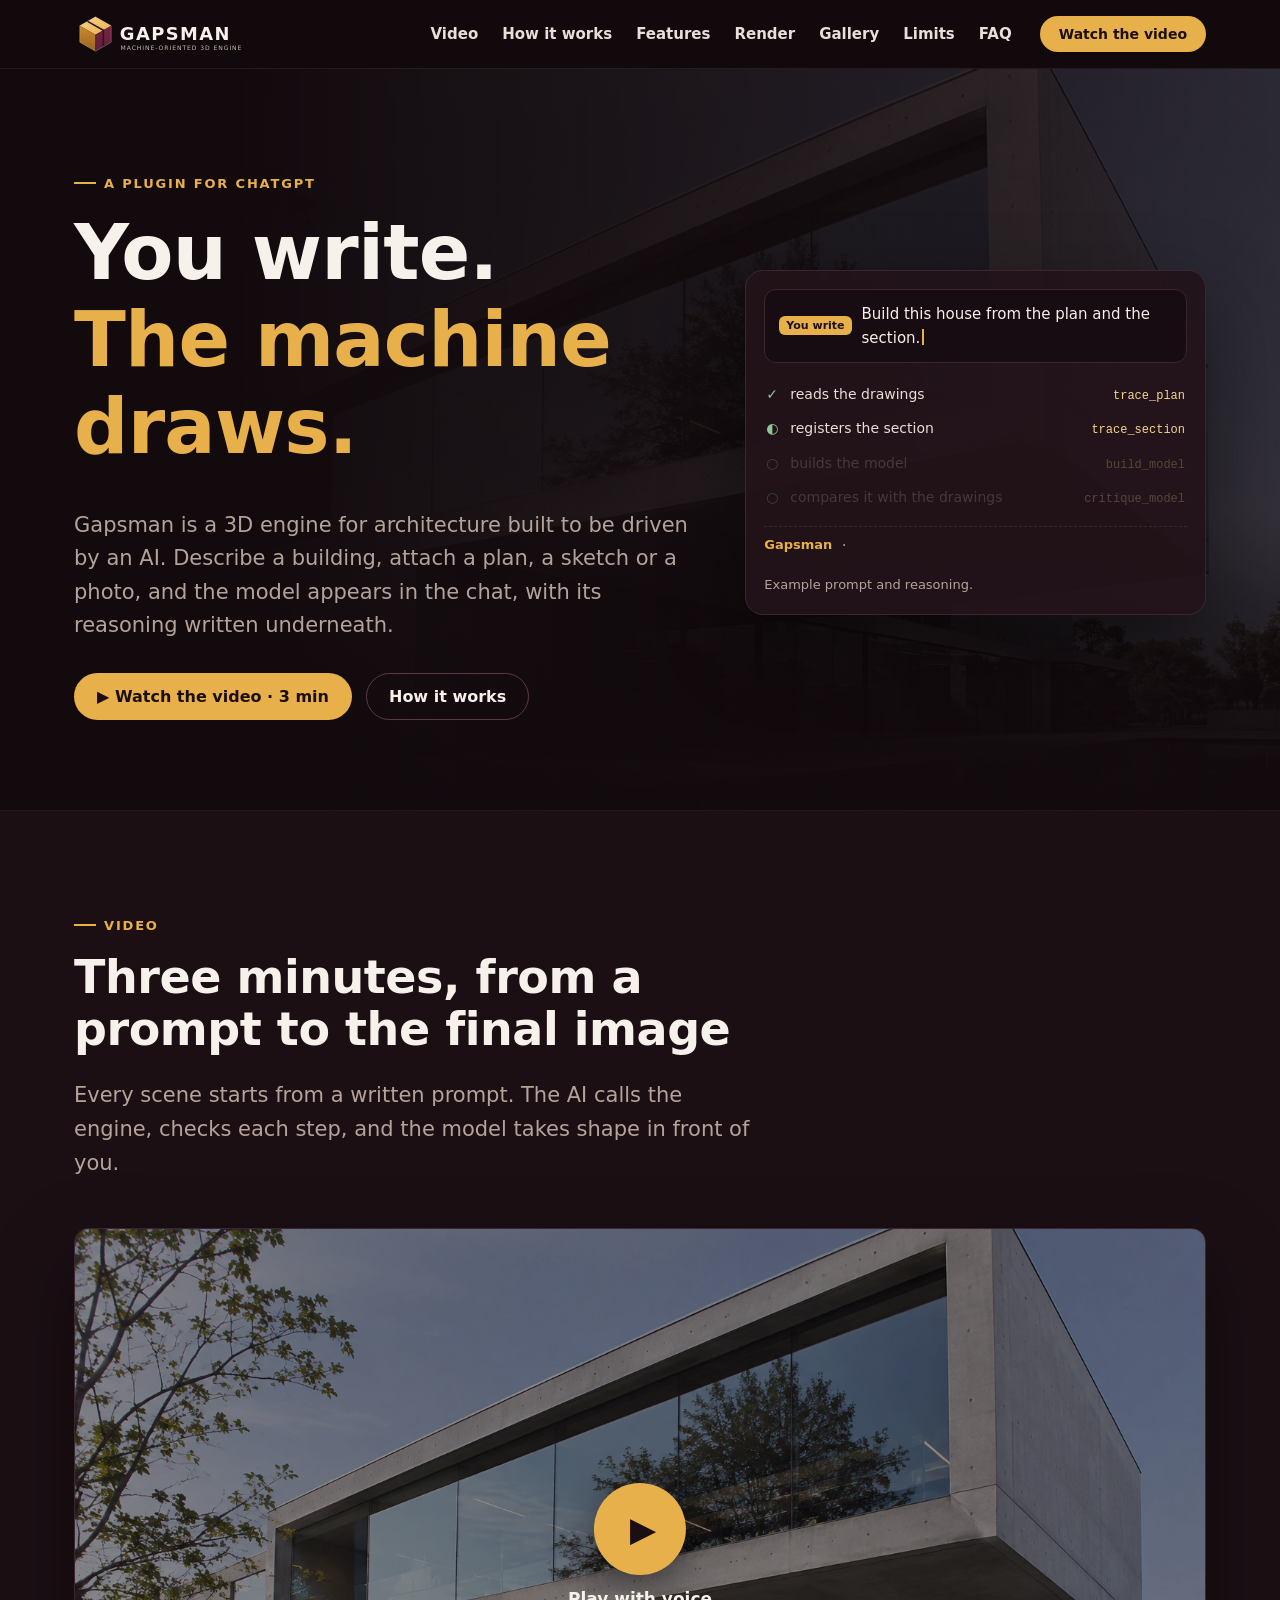
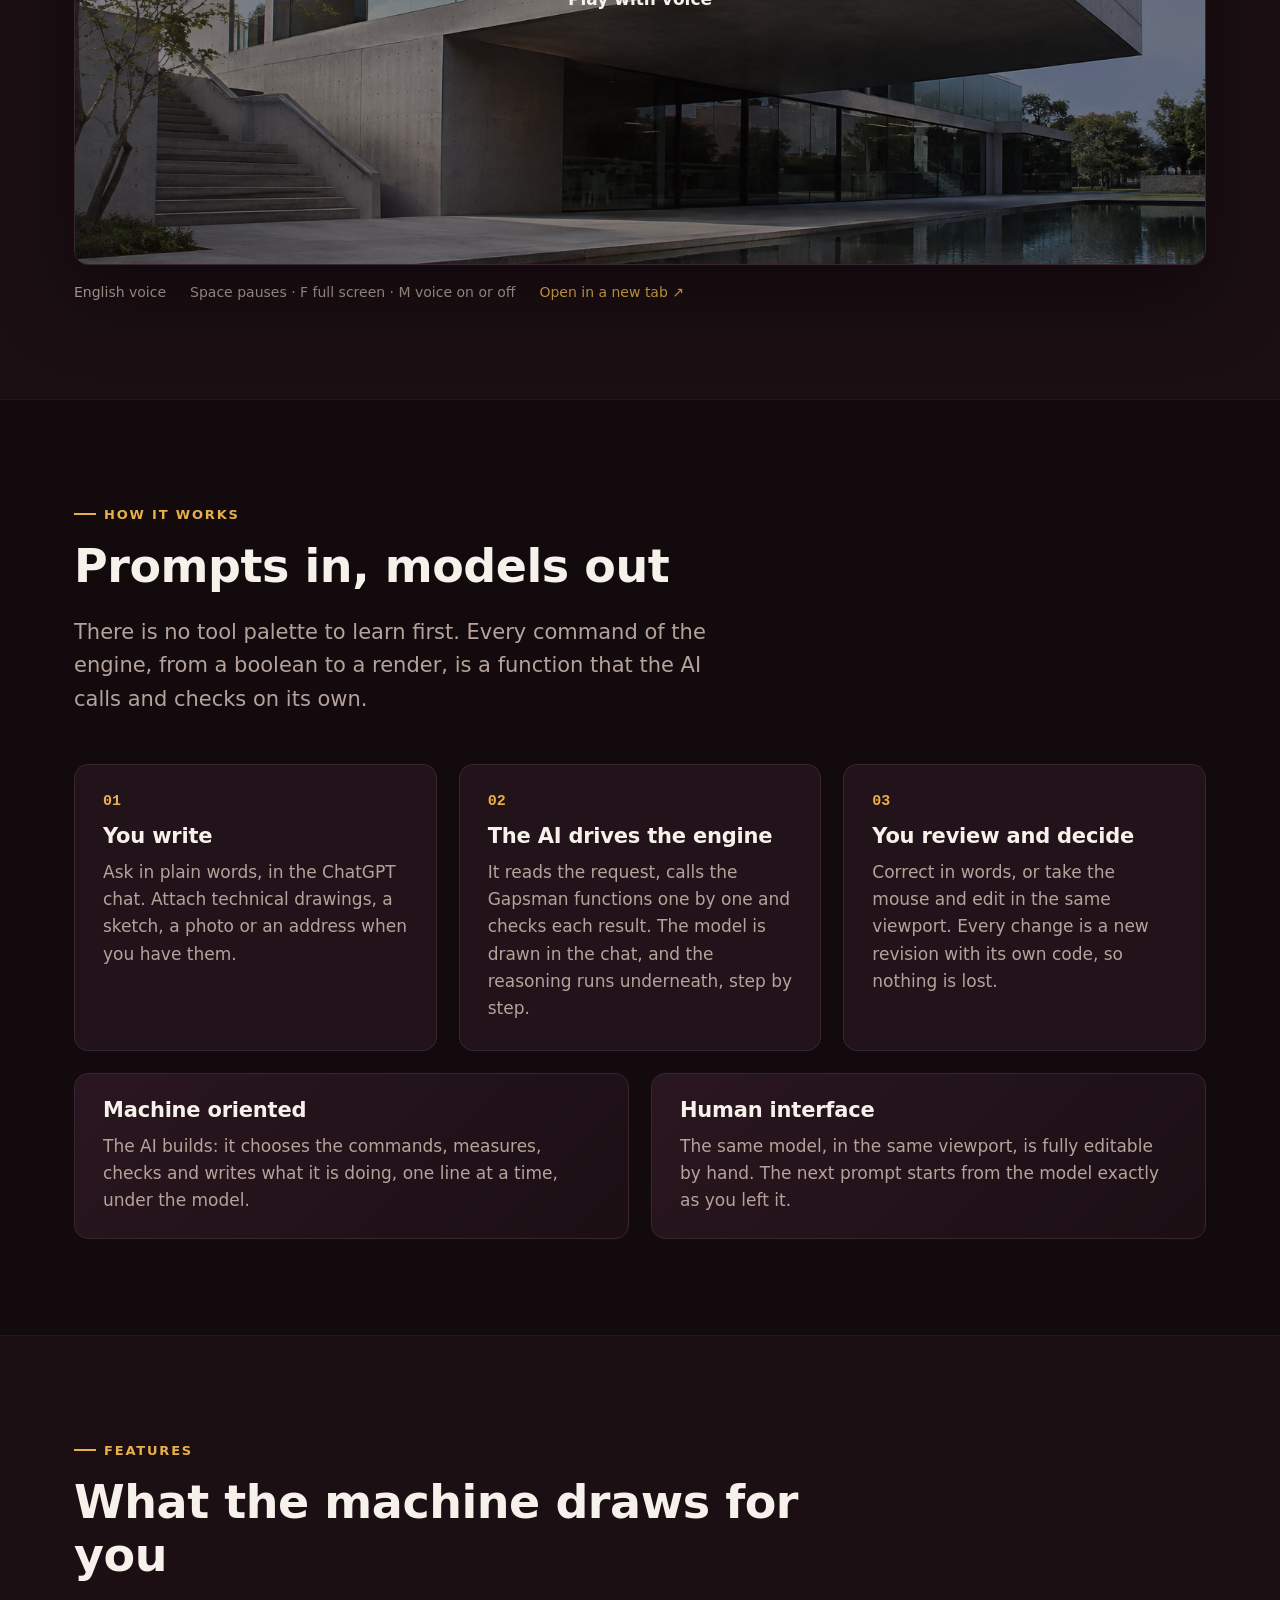
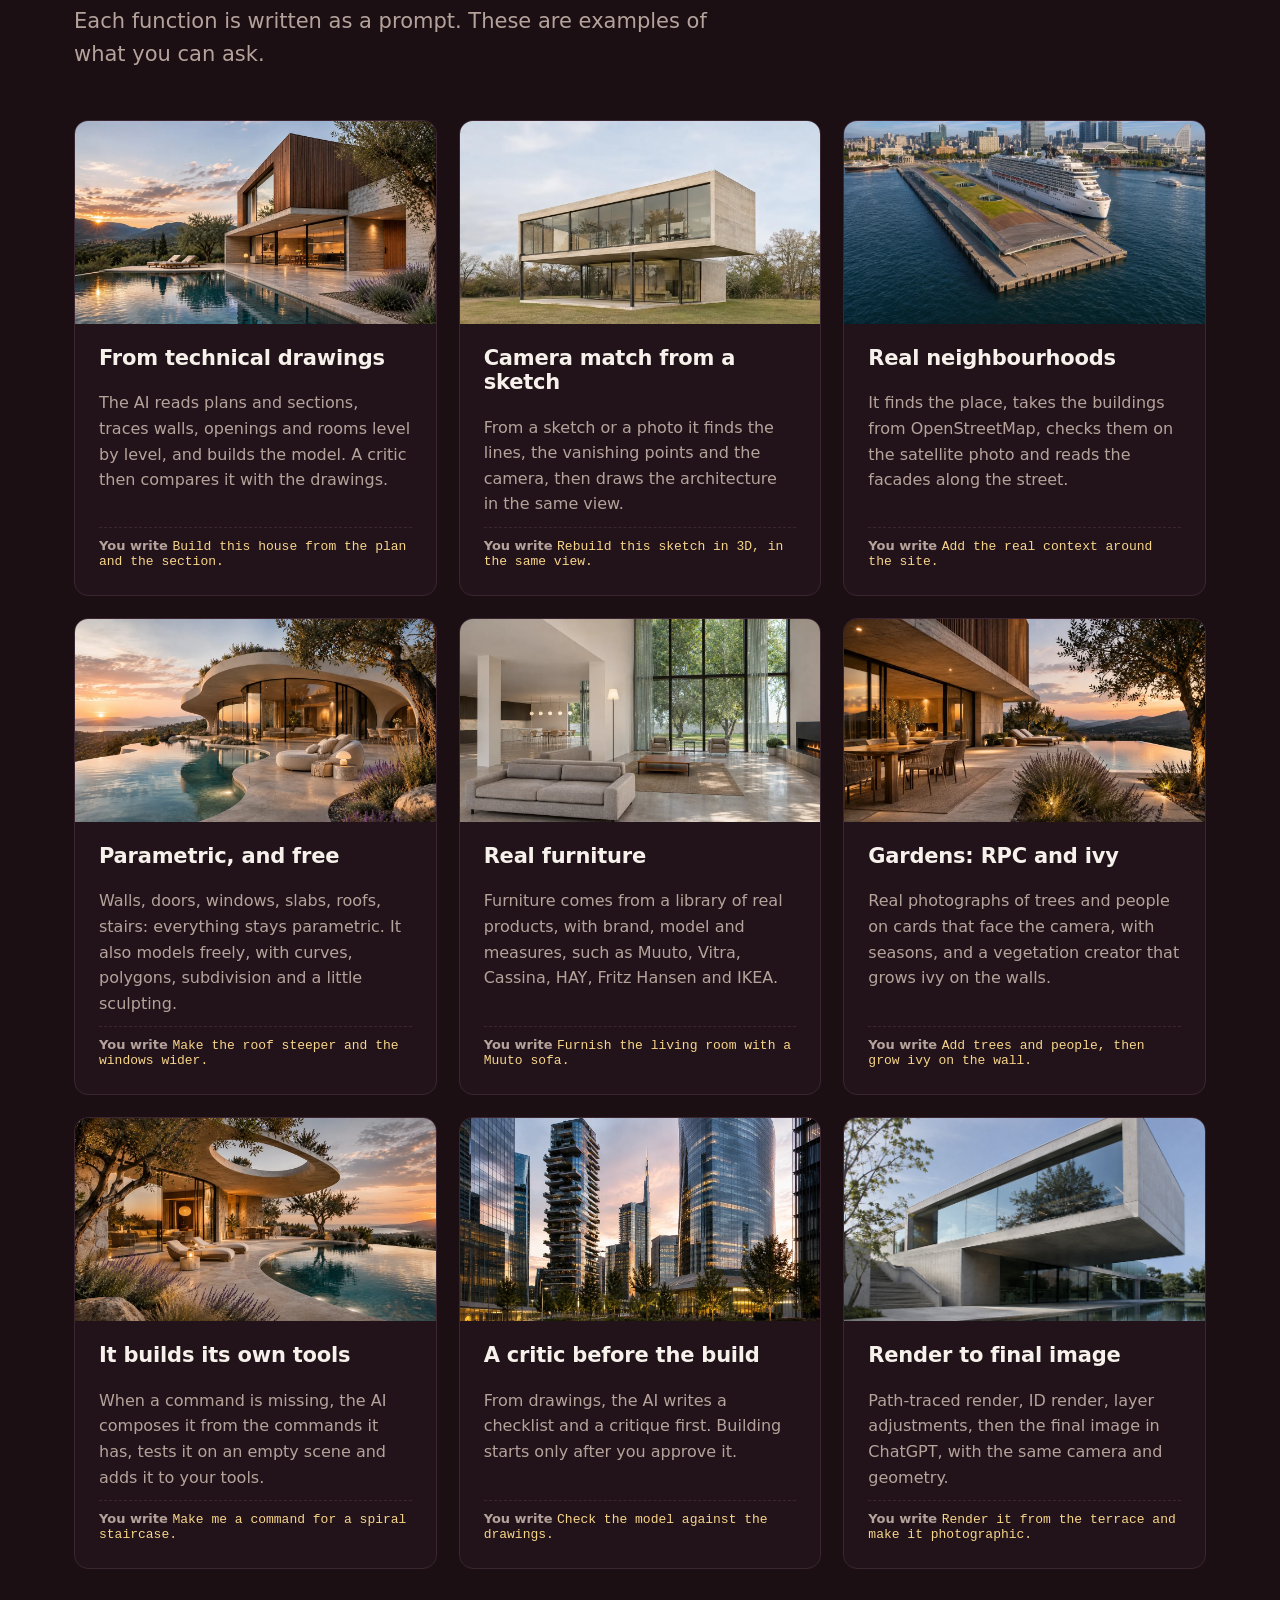
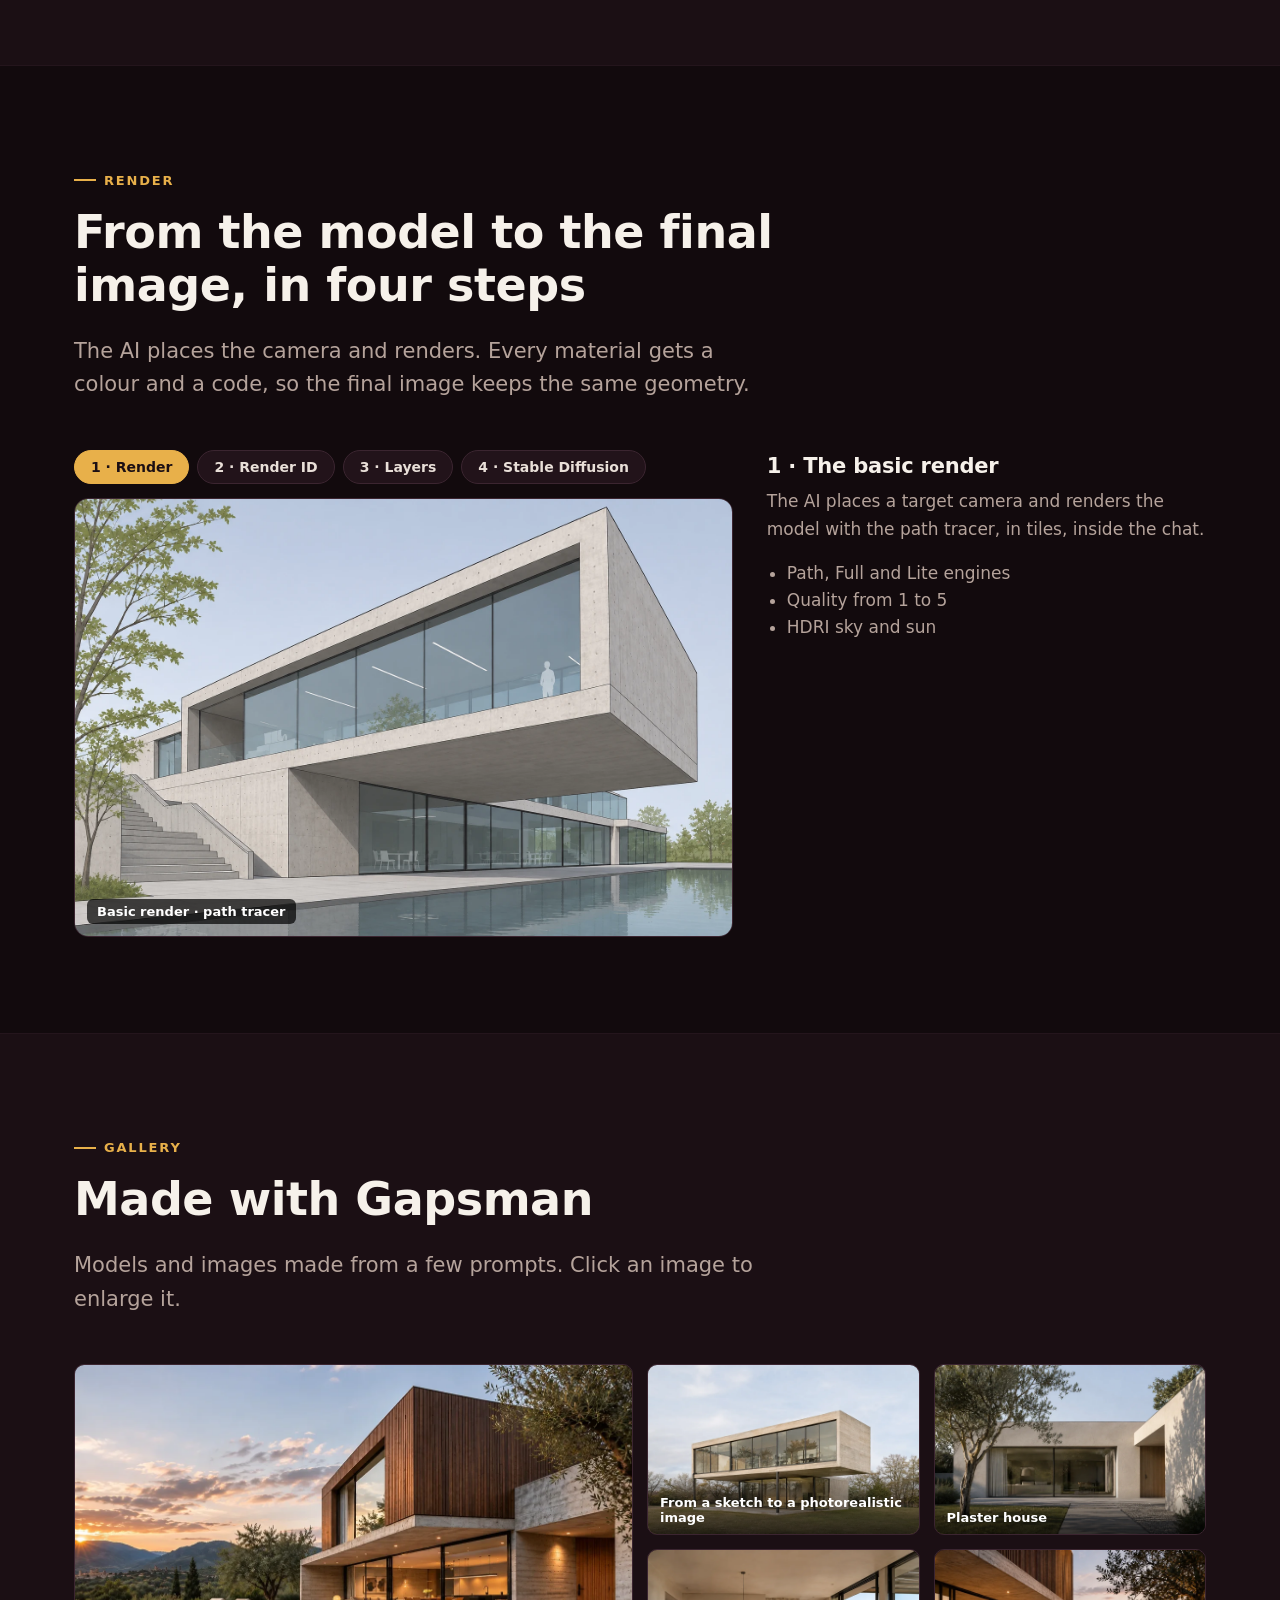
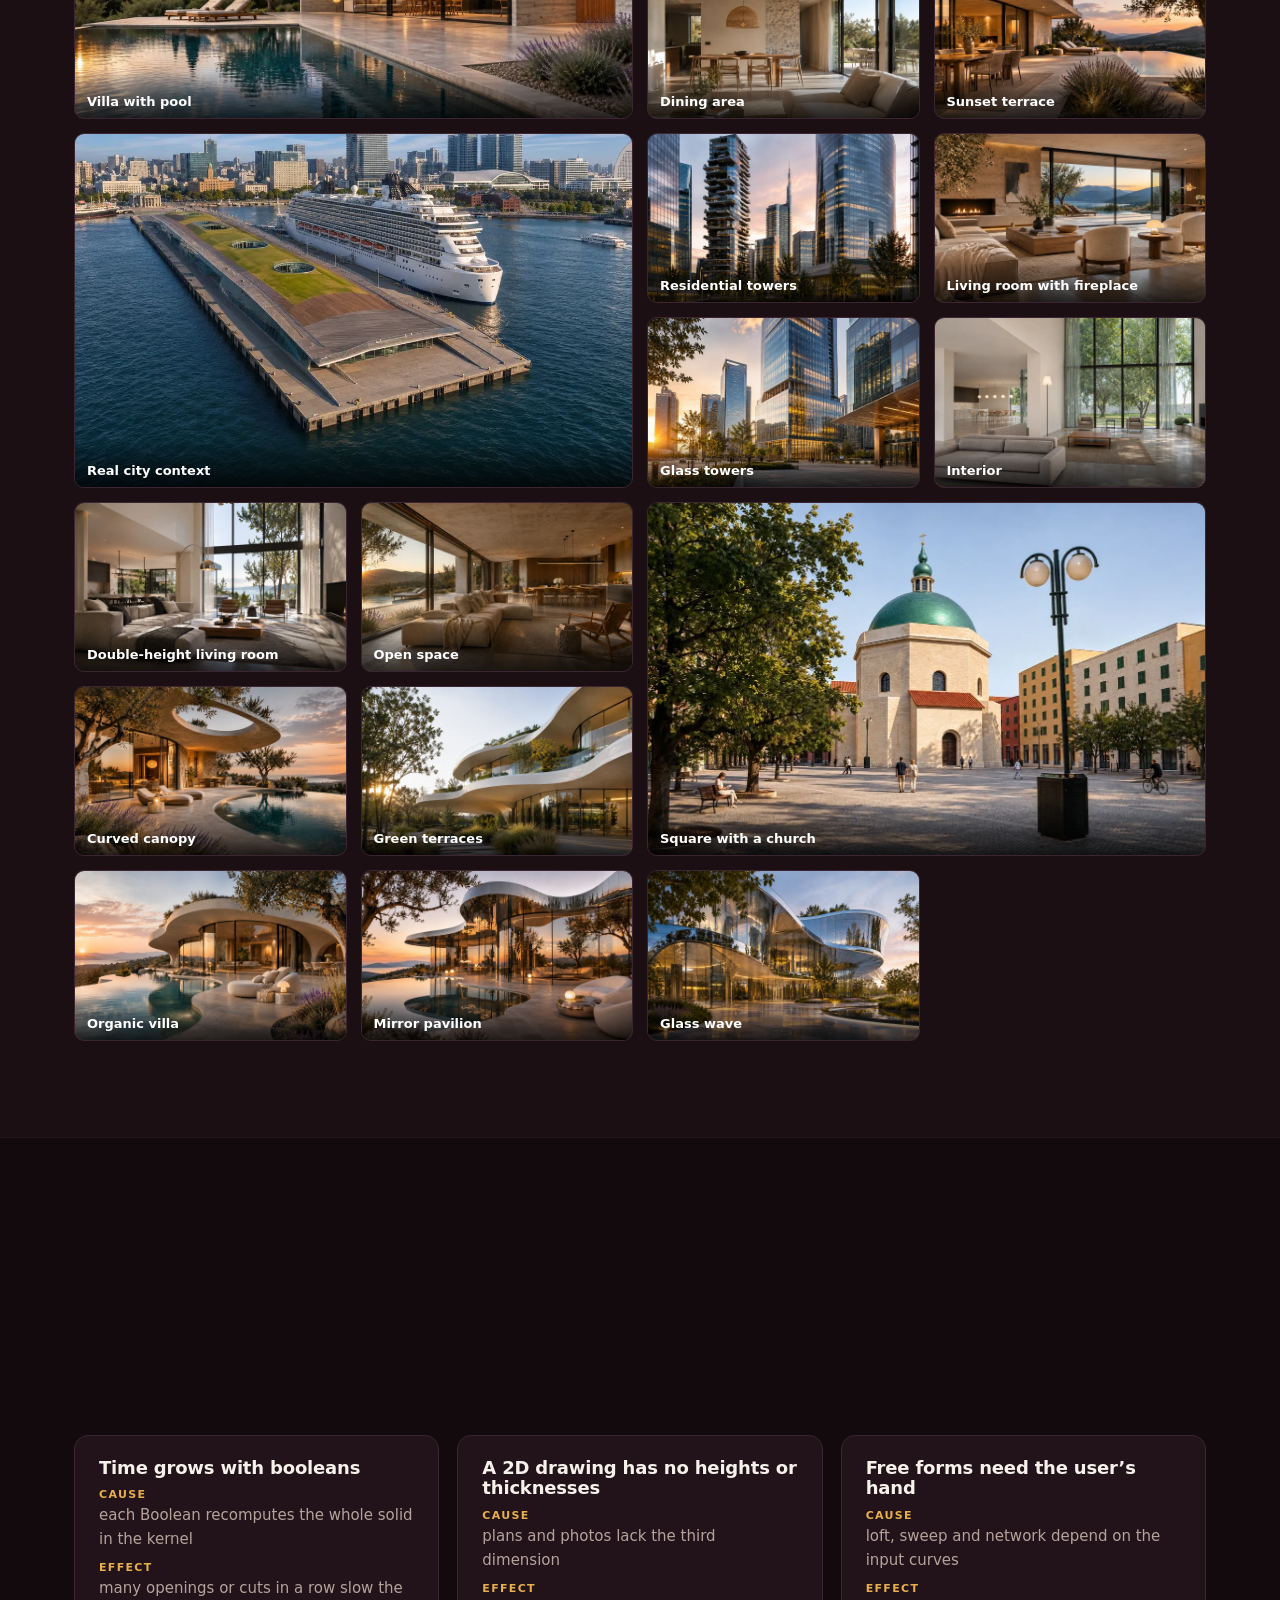
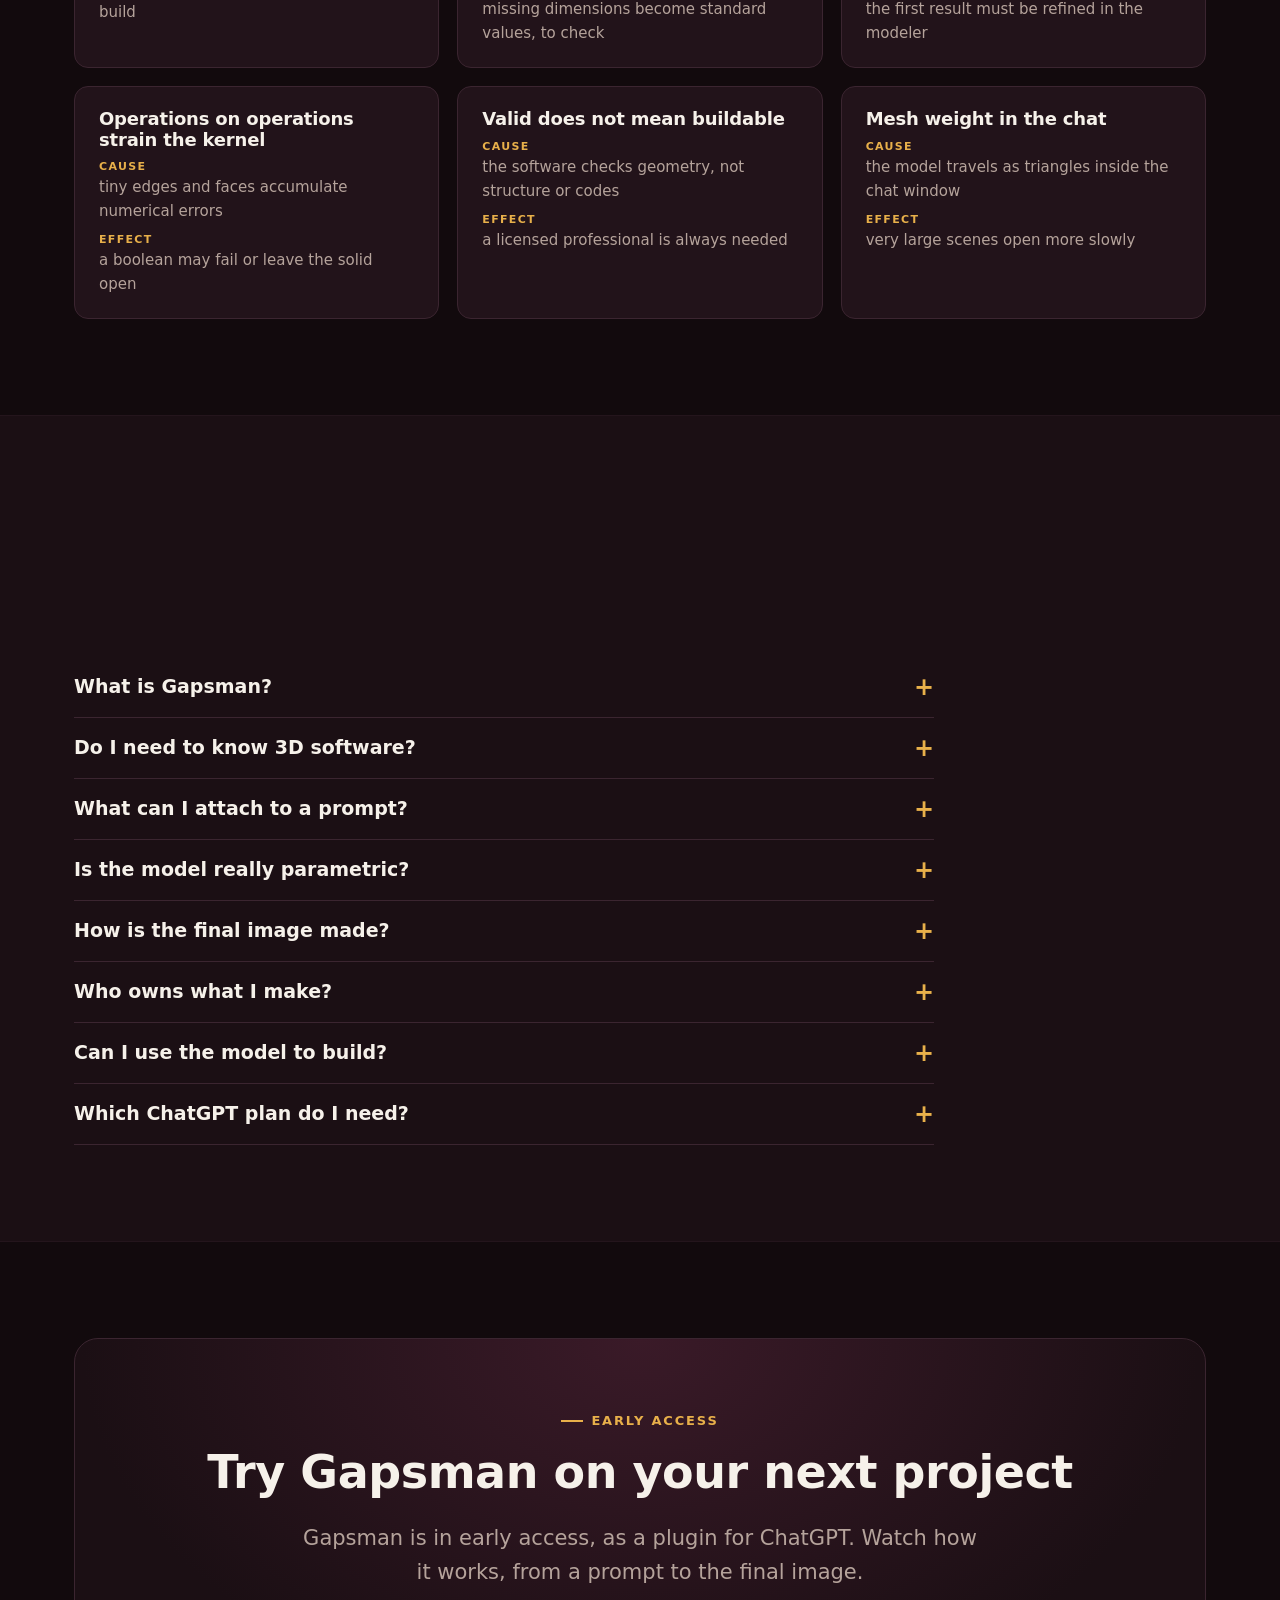
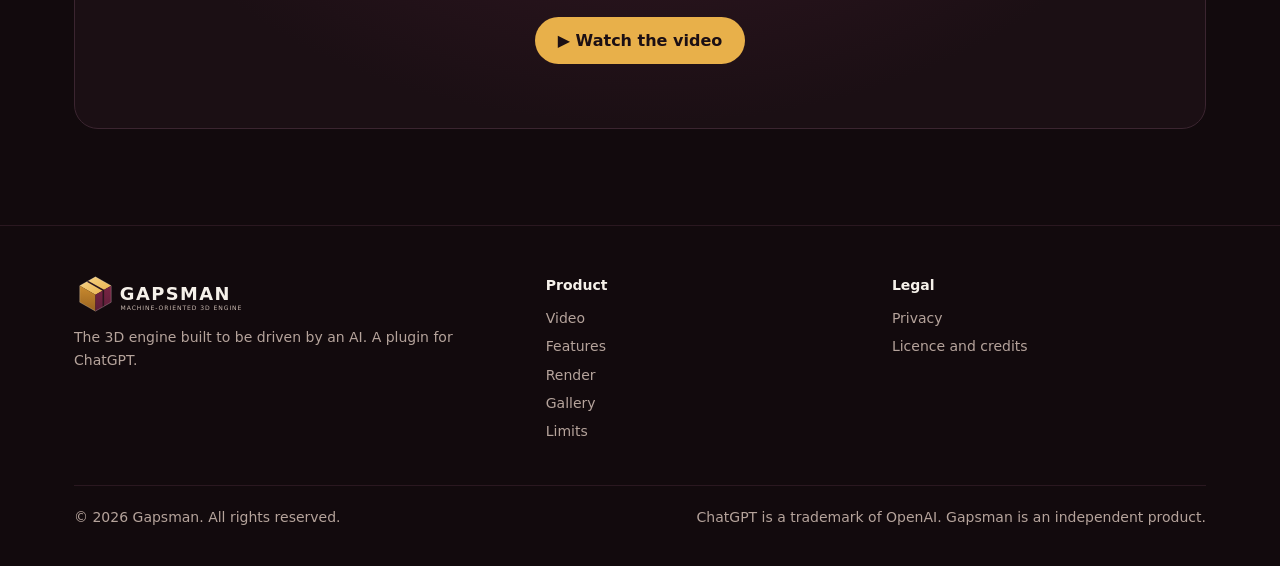
==== index.html @ 54ea5615 "Gapsman website: home, video, render, gallery, limits, FAQ, privacy, licence Co-Authored-By: Claude " ====
<!doctype html>
<html lang="en">
<head>
<meta charset="utf-8">
<meta name="viewport" content="width=device-width, initial-scale=1">
<title>Gapsman · The 3D engine built to be driven by an AI</title>
<meta name="description" content="Gapsman is a plugin for ChatGPT: a 3D engine for architecture driven by an AI. You write a prompt, the machine draws the model, and renders it from material IDs.">
<meta name="theme-color" content="#120a0d">
<link rel="icon" href="favicon.svg" type="image/svg+xml">
<link rel="canonical" href="https://monili-vlr.github.io/gapsman/">
<meta property="og:type" content="website">
<meta property="og:title" content="Gapsman · You write. The machine draws.">
<meta property="og:description" content="A plugin for ChatGPT: the 3D engine for architecture built to be driven by an AI.">
<meta property="og:image" content="https://monili-vlr.github.io/gapsman/img/og.jpg">
<meta property="og:url" content="https://monili-vlr.github.io/gapsman/">
<meta name="twitter:card" content="summary_large_image">
<link rel="stylesheet" href="styles.css">
<script type="application/ld+json">
{"@context":"https://schema.org","@type":"SoftwareApplication","name":"Gapsman","applicationCategory":"DesignApplication","operatingSystem":"Web, inside ChatGPT","description":"A 3D engine for architecture built to be driven by an AI, available as a plugin for ChatGPT."}
</script>
</head>
<body>
<a class="skip" href="#main">Skip to content</a>

<header class="top">
  <nav class="wrap nav" aria-label="Main">
    <a class="logo" href="#top" aria-label="Gapsman, home"><img src="img/logo.svg" alt="Gapsman" width="185" height="40"></a>
    <button class="menu" aria-expanded="false" aria-controls="navlinks">Menu</button>
    <ul id="navlinks">
      <li><a href="#video">Video</a></li>
      <li><a href="#how">How it works</a></li>
      <li><a href="#features">Features</a></li>
      <li><a href="#render">Render</a></li>
      <li><a href="#gallery">Gallery</a></li>
      <li><a href="#limits">Limits</a></li>
      <li><a href="#faq">FAQ</a></li>
    </ul>
    <a class="btn pri" href="#video">Watch the video</a>
  </nav>
</header>

<main id="main">
<!-- HERO -->
<section class="hero" id="top">
  <div class="wrap">
    <div>
      <div class="eyebrow">A plugin for ChatGPT</div>
      <h1>You write.<br><span>The machine draws.</span></h1>
      <p class="lead">Gapsman is a 3D engine for architecture built to be driven by an AI. Describe a building, attach a plan, a sketch or a photo, and the model appears in the chat, with its reasoning written underneath.</p>
      <div class="cta">
        <a class="btn pri" href="#video">▶ Watch the video · 3 min</a>
        <a class="btn sec" href="#how">How it works</a>
      </div>
    </div>
    <div class="chat" aria-label="Example of a prompt and of the AI at work">
      <div class="bar"><span class="you">You write</span><span class="typed" id="typed"></span></div>
      <ol id="calls"></ol>
      <div class="cot" id="cot"><b>Gapsman</b> · </div>
      <p class="note" style="margin:10px 0 0">Example prompt and reasoning.</p>
    </div>
  </div>
</section>

<!-- VIDEO -->
<section id="video" class="alt">
  <div class="wrap">
    <div class="head rv">
      <div class="eyebrow">Video</div>
      <h2>Three minutes, from a prompt to the final image</h2>
      <p class="lead">Every scene starts from a written prompt. The AI calls the engine, checks each step, and the model takes shape in front of you.</p>
    </div>
    <div class="player rv" id="player">
      <button class="poster" id="poster" aria-label="Play the Gapsman video with voice">
        <img src="img/render/4.webp" alt="" loading="lazy">
        <span class="play"><i>▶</i>Play with voice</span>
      </button>
    </div>
    <div class="vmeta"><span>English voice</span><span>Space pauses · F full screen · M voice on or off</span><a href="video/gapsman-video.html" target="_blank" rel="noopener">Open in a new tab ↗</a></div>
  </div>
</section>

<!-- HOW -->
<section id="how">
  <div class="wrap">
    <div class="head rv">
      <div class="eyebrow">How it works</div>
      <h2>Prompts in, models out</h2>
      <p class="lead">There is no tool palette to learn first. Every command of the engine, from a boolean to a render, is a function that the AI calls and checks on its own.</p>
    </div>
    <div class="steps">
      <div class="step rv"><h3>You write</h3><p>Ask in plain words, in the ChatGPT chat. Attach technical drawings, a sketch, a photo or an address when you have them.</p></div>
      <div class="step rv"><h3>The AI drives the engine</h3><p>It reads the request, calls the Gapsman functions one by one and checks each result. The model is drawn in the chat, and the reasoning runs underneath, step by step.</p></div>
      <div class="step rv"><h3>You review and decide</h3><p>Correct in words, or take the mouse and edit in the same viewport. Every change is a new revision with its own code, so nothing is lost.</p></div>
    </div>
    <div class="modes">
      <div class="mode rv"><h3>Machine oriented</h3><p>The AI builds: it chooses the commands, measures, checks and writes what it is doing, one line at a time, under the model.</p></div>
      <div class="mode rv"><h3>Human interface</h3><p>The same model, in the same viewport, is fully editable by hand. The next prompt starts from the model exactly as you left it.</p></div>
    </div>
  </div>
</section>

<!-- FEATURES -->
<section id="features" class="alt">
  <div class="wrap">
    <div class="head rv">
      <div class="eyebrow">Features</div>
      <h2>What the machine draws for you</h2>
      <p class="lead">Each function is written as a prompt. These are examples of what you can ask.</p>
    </div>
    <div class="grid">
      <article class="feat rv"><img src="img/gallery/01.webp" alt="Villa with pool made with Gapsman" loading="lazy"><div class="in"><h3>From technical drawings</h3><p>The AI reads plans and sections, traces walls, openings and rooms level by level, and builds the model. A critic then compares it with the drawings.</p><div class="q">Build this house from the plan and the section.</div></div></article>
      <article class="feat rv"><img src="img/gallery/18.webp" alt="Photorealistic image made from a sketch" loading="lazy"><div class="in"><h3>Camera match from a sketch</h3><p>From a sketch or a photo it finds the lines, the vanishing points and the camera, then draws the architecture in the same view.</p><div class="q">Rebuild this sketch in 3D, in the same view.</div></div></article>
      <article class="feat rv"><img src="img/gallery/15.webp" alt="Real city block rebuilt with Gapsman" loading="lazy"><div class="in"><h3>Real neighbourhoods</h3><p>It finds the place, takes the buildings from OpenStreetMap, checks them on the satellite photo and reads the facades along the street.</p><div class="q">Add the real context around the site.</div></div></article>
      <article class="feat rv"><img src="img/gallery/12.webp" alt="Organic villa made with Gapsman" loading="lazy"><div class="in"><h3>Parametric, and free</h3><p>Walls, doors, windows, slabs, roofs, stairs: everything stays parametric. It also models freely, with curves, polygons, subdivision and a little sculpting.</p><div class="q">Make the roof steeper and the windows wider.</div></div></article>
      <article class="feat rv"><img src="img/gallery/16.webp" alt="Interior made with Gapsman" loading="lazy"><div class="in"><h3>Real furniture</h3><p>Furniture comes from a library of real products, with brand, model and measures, such as Muuto, Vitra, Cassina, HAY, Fritz Hansen and IKEA.</p><div class="q">Furnish the living room with a Muuto sofa.</div></div></article>
      <article class="feat rv"><img src="img/gallery/04.webp" alt="Sunset terrace made with Gapsman" loading="lazy"><div class="in"><h3>Gardens: RPC and ivy</h3><p>Real photographs of trees and people on cards that face the camera, with seasons, and a vegetation creator that grows ivy on the walls.</p><div class="q">Add trees and people, then grow ivy on the wall.</div></div></article>
      <article class="feat rv"><img src="img/gallery/10.webp" alt="Curved canopy made with Gapsman" loading="lazy"><div class="in"><h3>It builds its own tools</h3><p>When a command is missing, the AI composes it from the commands it has, tests it on an empty scene and adds it to your tools.</p><div class="q">Make me a command for a spiral staircase.</div></div></article>
      <article class="feat rv"><img src="img/gallery/05.webp" alt="Residential towers made with Gapsman" loading="lazy"><div class="in"><h3>A critic before the build</h3><p>From drawings, the AI writes a checklist and a critique first. Building starts only after you approve it.</p><div class="q">Check the model against the drawings.</div></div></article>
      <article class="feat rv"><img src="img/render/4.webp" alt="Final image generated from a Gapsman render" loading="lazy"><div class="in"><h3>Render to final image</h3><p>Path-traced render, ID render, layer adjustments, then the final image in ChatGPT, with the same camera and geometry.</p><div class="q">Render it from the terrace and make it photographic.</div></div></article>
    </div>
  </div>
</section>

<!-- RENDER -->
<section id="render">
  <div class="wrap">
    <div class="head rv">
      <div class="eyebrow">Render</div>
      <h2>From the model to the final image, in four steps</h2>
      <p class="lead">The AI places the camera and renders. Every material gets a colour and a code, so the final image keeps the same geometry.</p>
    </div>
    <div class="pipe rv">
      <div>
        <div class="tabs" role="tablist" aria-label="Render steps">
          <button role="tab" aria-selected="true" data-k="0">1 · Render</button>
          <button role="tab" aria-selected="false" data-k="1">2 · Render ID</button>
          <button role="tab" aria-selected="false" data-k="2">3 · Layers</button>
          <button role="tab" aria-selected="false" data-k="3">4 · Stable Diffusion</button>
        </div>
        <div class="stagebox" id="stagebox">
          <img src="img/render/1.webp" alt="Basic path-traced render" class="base">
          <img src="img/render/3.webp" alt="" class="top3" aria-hidden="true">
          <img src="img/render/2.webp" alt="" class="top3 id" aria-hidden="true">
          <img src="img/render/4.webp" alt="" class="top3 sd" aria-hidden="true">
          <span class="lbl" id="slbl">Basic render · path tracer</span>
        </div>
        <label class="lever" id="lever">Post-produced layer <input type="range" min="0" max="100" value="0" id="lev" aria-label="Opacity of the post-produced layer"><span class="mono" id="levv">0</span></label>
      </div>
      <div class="pdesc" id="pdesc"></div>
    </div>
  </div>
</section>

<!-- GALLERY -->
<section id="gallery" class="alt">
  <div class="wrap">
    <div class="head rv">
      <div class="eyebrow">Gallery</div>
      <h2>Made with Gapsman</h2>
      <p class="lead">Models and images made from a few prompts. Click an image to enlarge it.</p>
    </div>
    <div class="gal rv" id="gal"></div>
  </div>
  <dialog class="lb" id="lb" aria-label="Image viewer">
    <button class="x" aria-label="Close">×</button>
    <button class="nv pv" aria-label="Previous image">‹</button>
    <button class="nv nx" aria-label="Next image">›</button>
    <img alt="" id="lbimg"><p id="lbcap"></p>
  </dialog>
</section>

<!-- LIMITS -->
<section id="limits">
  <div class="wrap">
    <div class="head rv">
      <div class="eyebrow">Limits</div>
      <h2>What it does not do, and why</h2>
      <p class="lead">An honest list, the same one shown inside the plugin.</p>
    </div>
    <div class="lims" id="lims"></div>
  </div>
</section>

<!-- FAQ -->
<section id="faq" class="alt">
  <div class="wrap">
    <div class="head rv"><div class="eyebrow">FAQ</div><h2>Questions</h2></div>
    <div class="faq rv">
      <details><summary>What is Gapsman?</summary><p>A 3D engine for architecture that runs as a plugin inside ChatGPT. You describe what you want in words, and the AI uses the engine to model, check and render it.</p></details>
      <details><summary>Do I need to know 3D software?</summary><p>No. You work by writing prompts. If you want, you can also edit the model by hand in the same viewport.</p></details>
      <details><summary>What can I attach to a prompt?</summary><p>Plans and sections, sketches, photos, and an address for the real context. The AI reads them and says what it understood before building.</p></details>
      <details><summary>Is the model really parametric?</summary><p>Yes. Walls, doors, windows, slabs, roofs, stairs, furniture and ivy keep their parameters, so a correction in words changes the model instead of redrawing it.</p></details>
      <details><summary>How is the final image made?</summary><p>Gapsman renders the model with a path tracer, makes an ID render with one colour and one code per material, adjusts the layers, and writes the prompt for the final image in ChatGPT, with the same camera and geometry.</p></details>
      <details><summary>Who owns what I make?</summary><p>The models, drawings and renders you create with Gapsman are yours.</p></details>
      <details><summary>Can I use the model to build?</summary><p>Gapsman checks geometry, not structure or building codes. A licensed professional is always needed.</p></details>
      <details><summary>Which ChatGPT plan do I need?</summary><p>During early access Gapsman runs as a custom app, which requires a ChatGPT plan that allows custom apps. Availability will be announced on this site.</p></details>
    </div>
  </div>
</section>

<!-- ACCESS -->
<section id="access">
  <div class="wrap">
    <div class="cta-box rv">
      <div class="eyebrow">Early access</div>
      <h2>Try Gapsman on your next project</h2>
      <p class="lead">Gapsman is in early access, as a plugin for ChatGPT. Watch how it works, from a prompt to the final image.</p>
      <a class="btn pri" href="#video">▶ Watch the video</a>
    </div>
  </div>
</section>
</main>

<footer>
  <div class="wrap">
    <div class="cols">
      <div><img src="img/logo.svg" alt="Gapsman" width="185" height="40" style="height:40px;width:auto;margin-bottom:12px"><p>The 3D engine built to be driven by an AI. A plugin for ChatGPT.</p></div>
      <div><h4>Product</h4><ul><li><a href="#video">Video</a></li><li><a href="#features">Features</a></li><li><a href="#render">Render</a></li><li><a href="#gallery">Gallery</a></li><li><a href="#limits">Limits</a></li></ul></div>
      <div><h4>Legal</h4><ul><li><a href="privacy.html">Privacy</a></li><li><a href="legal.html">Licence and credits</a></li></ul></div>
    </div>
    <div class="base"><span>© 2026 Gapsman. All rights reserved.</span><span>ChatGPT is a trademark of OpenAI. Gapsman is an independent product.</span></div>
  </div>
</footer>

<script src="site.js" defer></script>
</body>
</html>
---- styles.css ----
/* Gapsman website: one stylesheet, no external fonts or trackers */
:root {
  --bg: #120a0d;
  --bg2: #1b0f14;
  --card: #22131a;
  --line: #3b2530;
  --paper: #F6F1EA;
  --text: #e9dfd8;
  --mute: #b5a39b;
  --acc: #E8B04A;
  --acc2: #F7D58A;
  --crim: #7A2443;
  --green: #8fc59a;
  --ui: "Segoe UI", system-ui, -apple-system, "Helvetica Neue", Arial, sans-serif;
  --mono: ui-monospace, "Cascadia Code", Consolas, "SFMono-Regular", Menlo, monospace;
  --r: 14px;
  --max: 1180px;
}
* { box-sizing: border-box; }
html { scroll-behavior: smooth; -webkit-text-size-adjust: 100%; }
body { margin: 0; background: var(--bg); color: var(--text); font: 17px/1.6 var(--ui); }
img { max-width: 100%; display: block; }
a { color: var(--acc); text-decoration: none; }
a:hover { text-decoration: underline; }
:focus-visible { outline: 2px solid var(--acc); outline-offset: 3px; border-radius: 4px; }
.wrap { max-width: var(--max); margin: 0 auto; padding: 0 24px; }
.skip { position: absolute; left: -999px; top: 8px; background: var(--acc); color: #1b0f14; padding: 8px 14px; border-radius: 8px; z-index: 100; }
.skip:focus { left: 8px; }
h1, h2, h3 { color: var(--paper); line-height: 1.15; margin: 0 0 .5em; letter-spacing: -.01em; }
h1 { font-size: clamp(40px, 6.4vw, 76px); font-weight: 800; }
h2 { font-size: clamp(30px, 4vw, 46px); font-weight: 800; }
h3 { font-size: 21px; font-weight: 700; }
p { margin: 0 0 1em; }
.eyebrow { display: inline-flex; align-items: center; gap: 8px; font: 700 13px var(--ui); letter-spacing: .14em; text-transform: uppercase; color: var(--acc); margin-bottom: 18px; }
.eyebrow::before { content: ""; width: 22px; height: 2px; background: var(--acc); }
.lead { font-size: clamp(18px, 2vw, 21px); color: var(--mute); max-width: 680px; }
.mono { font-family: var(--mono); }
.tag { display: inline-block; font: 600 12px var(--mono); color: var(--acc2); background: #2e1a22; border: 1px solid var(--line); padding: 2px 8px; border-radius: 6px; }
.note { font-size: 13px; color: var(--mute); }

/* buttons */
.btn { display: inline-flex; align-items: center; gap: 10px; font: 700 16px var(--ui); padding: 13px 22px; border-radius: 999px; border: 1px solid transparent; cursor: pointer; transition: transform .15s, background .15s; }
.btn:hover { text-decoration: none; transform: translateY(-1px); }
.btn.pri { background: var(--acc); color: #1b0f14; }
.btn.pri:hover { background: var(--acc2); }
.btn.sec { background: transparent; color: var(--paper); border-color: #5a3a47; }
.btn.sec:hover { border-color: var(--acc); }

/* header */
header.top { position: sticky; top: 0; z-index: 40; background: rgba(18,10,13,.86); backdrop-filter: blur(10px); -webkit-backdrop-filter: blur(10px); border-bottom: 1px solid #2a1820; }
.nav { display: flex; align-items: center; gap: 28px; height: 68px; }
.nav .logo img { height: 40px; width: auto; }
.nav ul { display: flex; gap: 24px; list-style: none; margin: 0 0 0 auto; padding: 0; }
.nav ul a { color: var(--text); font-size: 15px; font-weight: 600; }
.nav ul a:hover { color: var(--acc); text-decoration: none; }
.nav .btn { padding: 9px 18px; font-size: 14px; }
.menu { display: none; margin-left: auto; background: none; border: 1px solid var(--line); color: var(--paper); border-radius: 8px; padding: 6px 12px; font: 600 14px var(--ui); }

/* hero */
.hero { position: relative; overflow: hidden; padding: 96px 0 90px; }
.hero::before { content: ""; position: absolute; inset: 0; background: url(img/render/4.webp) center 40%/cover no-repeat; opacity: .32; }
.hero::after { content: ""; position: absolute; inset: 0; background: linear-gradient(90deg, var(--bg) 18%, rgba(18,10,13,.75) 55%, rgba(18,10,13,.35)), linear-gradient(0deg, var(--bg), transparent 40%); }
.hero .wrap { position: relative; z-index: 1; display: grid; grid-template-columns: 1.15fr .85fr; gap: 48px; align-items: center; }
.hero h1 span { color: var(--acc); }
.hero .cta { display: flex; flex-wrap: wrap; gap: 14px; margin-top: 30px; }
.chat { background: rgba(34,19,26,.92); border: 1px solid var(--line); border-radius: 18px; padding: 18px; box-shadow: 0 30px 80px rgba(0,0,0,.45); }
.chat .bar { display: flex; gap: 10px; align-items: center; background: #160c11; border: 1px solid var(--line); border-radius: 12px; padding: 12px 14px; min-height: 52px; }
.chat .you { font: 700 11px var(--ui); color: #1b0f14; background: var(--acc); border-radius: 6px; padding: 3px 7px; flex: none; }
.chat .typed { color: var(--paper); font-size: 15px; }
.chat .typed::after { content: ""; display: inline-block; width: 2px; height: 1.05em; background: var(--acc); margin-left: 2px; vertical-align: -2px; animation: blink 1s steps(1) infinite; }
@keyframes blink { 50% { opacity: 0; } }
.chat ol { list-style: none; margin: 14px 0 0; padding: 0; font-size: 14px; }
.chat li { display: flex; gap: 10px; align-items: baseline; padding: 6px 2px; color: var(--mute); opacity: .25; transition: opacity .4s; }
.chat li.on { opacity: 1; color: var(--text); }
.chat li b { color: var(--green); width: 14px; flex: none; }
.chat li code { font: 12px var(--mono); color: var(--acc2); margin-left: auto; }
.chat .cot { margin-top: 12px; border-top: 1px dashed var(--line); padding-top: 10px; font: 13px var(--mono); color: var(--mute); min-height: 3em; }
.chat .cot b { color: var(--acc); font-family: var(--ui); }

/* sections */
section { padding: 96px 0; }
section.alt { background: var(--bg2); border-top: 1px solid #24151c; border-bottom: 1px solid #24151c; }
.head { max-width: 760px; margin-bottom: 48px; }

/* video */
.player { position: relative; aspect-ratio: 16/9; border-radius: var(--r); overflow: hidden; border: 1px solid var(--line); background: #0e080b; box-shadow: 0 30px 80px rgba(0,0,0,.4); }
.player iframe { position: absolute; inset: 0; width: 100%; height: 100%; border: 0; }
.poster { position: absolute; inset: 0; width: 100%; height: 100%; border: 0; padding: 0; cursor: pointer; background: #0e080b; }
.poster img { width: 100%; height: 100%; object-fit: cover; opacity: .55; transition: opacity .2s; }
.poster:hover img { opacity: .7; }
.poster .play { position: absolute; left: 50%; top: 50%; transform: translate(-50%,-50%); display: flex; flex-direction: column; align-items: center; gap: 14px; color: var(--paper); font: 700 17px var(--ui); }
.poster .play i { display: flex; align-items: center; justify-content: center; width: 92px; height: 92px; border-radius: 50%; background: var(--acc); color: #1b0f14; font-style: normal; font-size: 34px; padding-left: 6px; box-shadow: 0 10px 40px rgba(0,0,0,.5); }
.vmeta { display: flex; flex-wrap: wrap; gap: 10px 24px; margin-top: 16px; color: var(--mute); font-size: 14px; }

/* steps */
.steps { display: grid; grid-template-columns: repeat(3, 1fr); gap: 22px; counter-reset: s; }
.step { background: var(--card); border: 1px solid var(--line); border-radius: var(--r); padding: 28px; position: relative; }
.step::before { counter-increment: s; content: "0" counter(s); font: 800 15px var(--mono); color: var(--acc); display: block; margin-bottom: 14px; }
.step p { color: var(--mute); margin: 0; }
.modes { display: grid; grid-template-columns: 1fr 1fr; gap: 22px; margin-top: 22px; }
.mode { border: 1px solid var(--line); border-radius: var(--r); padding: 24px 28px; background: linear-gradient(135deg, #2a1620, #1b0f14); }
.mode p { color: var(--mute); margin: 0; }

/* features */
.grid { display: grid; grid-template-columns: repeat(3, 1fr); gap: 22px; }
.feat { background: var(--card); border: 1px solid var(--line); border-radius: var(--r); overflow: hidden; display: flex; flex-direction: column; }
.feat img { aspect-ratio: 16/9; object-fit: cover; width: 100%; }
.feat .in { padding: 22px 24px 26px; display: flex; flex-direction: column; gap: 10px; flex: 1; }
.feat p { color: var(--mute); margin: 0; font-size: 16px; }
.feat .q { margin-top: auto; padding-top: 10px; font: 13px var(--mono); color: var(--acc2); border-top: 1px dashed var(--line); }
.feat .q::before { content: "You write  "; color: var(--mute); font-family: var(--ui); font-weight: 700; }

/* render pipeline */
.pipe { display: grid; grid-template-columns: 1.5fr 1fr; gap: 34px; align-items: start; }
.tabs { display: flex; flex-wrap: wrap; gap: 8px; margin-bottom: 14px; }
.tabs button { font: 700 14px var(--ui); color: var(--text); background: var(--card); border: 1px solid var(--line); border-radius: 999px; padding: 8px 16px; cursor: pointer; }
.tabs button[aria-selected="true"] { background: var(--acc); color: #1b0f14; border-color: var(--acc); }
.stagebox { position: relative; aspect-ratio: 3/2; border-radius: var(--r); overflow: hidden; border: 1px solid var(--line); background: #0e080b; }
.stagebox img { position: absolute; inset: 0; width: 100%; height: 100%; object-fit: cover; transition: opacity .5s; }
.stagebox .top3 { opacity: 0; }
.stagebox .lbl { position: absolute; left: 12px; bottom: 12px; font: 600 13px var(--ui); background: rgba(0,0,0,.7); color: #fff; padding: 5px 10px; border-radius: 6px; }
.lever { display: none; margin-top: 14px; align-items: center; gap: 14px; font-size: 14px; color: var(--mute); }
.lever.on { display: flex; }
.lever input { flex: 1; accent-color: var(--acc); }
.pdesc h3 { margin-top: 4px; }
.pdesc p { color: var(--mute); }
.pdesc ul { margin: 0; padding-left: 20px; color: var(--mute); }
.legend { display: grid; grid-template-columns: 1fr 1fr; gap: 6px 14px; margin-top: 10px; font-size: 13px; }
.legend span { display: flex; align-items: center; gap: 8px; }
.legend i { width: 13px; height: 13px; border-radius: 3px; flex: none; }

/* gallery */
.gal { display: grid; grid-template-columns: repeat(4, 1fr); gap: 14px; grid-auto-flow: dense; }
.gal button { position: relative; padding: 0; border: 1px solid var(--line); border-radius: 10px; overflow: hidden; cursor: zoom-in; background: #0e080b; aspect-ratio: 16/10; }
.gal button.wide { grid-column: span 2; grid-row: span 2; aspect-ratio: auto; }
.gal img { width: 100%; height: 100%; object-fit: cover; transition: transform .4s; }
.gal button:hover img { transform: scale(1.04); }
.gal span { position: absolute; left: 0; right: 0; bottom: 0; padding: 22px 12px 9px; font: 600 13px var(--ui); color: #fff; text-align: left; background: linear-gradient(transparent, rgba(0,0,0,.75)); }
dialog.lb { border: 0; padding: 0; background: transparent; max-width: min(1200px, 94vw); }
dialog.lb::backdrop { background: rgba(8,4,6,.9); }
dialog.lb img { max-height: 82vh; width: auto; margin: 0 auto; border-radius: 10px; }
dialog.lb p { color: var(--paper); text-align: center; margin: 12px 0 0; }
dialog.lb .x { position: fixed; top: 16px; right: 20px; background: var(--card); color: var(--paper); border: 1px solid var(--line); border-radius: 999px; width: 44px; height: 44px; font-size: 22px; cursor: pointer; }
dialog.lb .nv { position: fixed; top: 50%; transform: translateY(-50%); background: var(--card); color: var(--paper); border: 1px solid var(--line); border-radius: 999px; width: 48px; height: 48px; font-size: 24px; cursor: pointer; }
dialog.lb .pv { left: 16px; } dialog.lb .nx { right: 16px; }

/* limits */
.lims { display: grid; grid-template-columns: repeat(3, 1fr); gap: 18px; }
.lim { border: 1px solid var(--line); border-radius: var(--r); padding: 22px 24px; background: var(--card); }
.lim h3 { font-size: 18px; }
.lim dl { margin: 0; font-size: 15px; }
.lim dt { font: 700 11px var(--ui); letter-spacing: .12em; text-transform: uppercase; color: var(--acc); margin-top: 10px; }
.lim dd { margin: 2px 0 0; color: var(--mute); }

/* faq */
.faq { max-width: 860px; }
.faq details { border-bottom: 1px solid var(--line); padding: 18px 0; }
.faq summary { cursor: pointer; font: 700 19px var(--ui); color: var(--paper); list-style: none; display: flex; justify-content: space-between; gap: 20px; }
.faq summary::-webkit-details-marker { display: none; }
.faq summary::after { content: "+"; color: var(--acc); font-size: 24px; line-height: 1; }
.faq details[open] summary::after { content: "–"; }
.faq details p { color: var(--mute); margin: 12px 0 0; }

/* cta */
.cta-box { text-align: center; border: 1px solid var(--line); border-radius: 24px; padding: 64px 28px; background: radial-gradient(ellipse at top, #3a1a28, #1b0f14 70%); }
.cta-box .lead { margin: 0 auto 28px; }

/* footer */
footer { border-top: 1px solid #2a1820; padding: 48px 0 40px; color: var(--mute); font-size: 14px; }
footer .cols { display: grid; grid-template-columns: 1.4fr 1fr 1fr; gap: 32px; }
footer h4 { color: var(--paper); font-size: 14px; margin: 0 0 10px; }
footer ul { list-style: none; padding: 0; margin: 0; }
footer li { margin: 6px 0; }
footer a { color: var(--mute); }
footer a:hover { color: var(--acc); }
footer .base { margin-top: 36px; padding-top: 20px; border-top: 1px solid #2a1820; display: flex; flex-wrap: wrap; justify-content: space-between; gap: 10px; }

/* legal pages */
.doc { max-width: 820px; padding: 70px 24px 90px; margin: 0 auto; }
.doc h1 { font-size: clamp(34px, 5vw, 52px); }
.doc h2 { font-size: 24px; margin-top: 40px; }
.doc p, .doc li { color: var(--text); }
.doc ul { padding-left: 22px; }

/* reveal on scroll */
.rv { opacity: 0; transform: translateY(18px); transition: opacity .7s, transform .7s; }
.rv.in { opacity: 1; transform: none; }
@media (prefers-reduced-motion: reduce) { .rv { opacity: 1; transform: none; transition: none; } html { scroll-behavior: auto; } .chat .typed::after { animation: none; } }

/* responsive */
@media (max-width: 980px) {
  .hero .wrap, .pipe { grid-template-columns: 1fr; }
  .grid, .lims, .steps { grid-template-columns: 1fr 1fr; }
  .gal { grid-template-columns: repeat(3, 1fr); }
  .nav ul { display: none; }
  .nav ul.open { display: flex; flex-direction: column; position: absolute; top: 68px; left: 0; right: 0; background: var(--bg); padding: 18px 24px; border-bottom: 1px solid var(--line); gap: 14px; }
  .menu { display: block; }
  .nav > .btn { display: none; }
}
@media (max-width: 640px) {
  body { font-size: 16px; }
  .wrap { padding: 0 16px; }
  section { padding: 68px 0; }
  .hero { padding: 56px 0 64px; }
  .grid, .lims, .steps, .modes, footer .cols { grid-template-columns: 1fr; }
  .gal { grid-template-columns: 1fr 1fr; }
  .gal button.wide { grid-column: span 2; grid-row: auto; aspect-ratio: 16/10; }
  .legend { grid-template-columns: 1fr; }
}
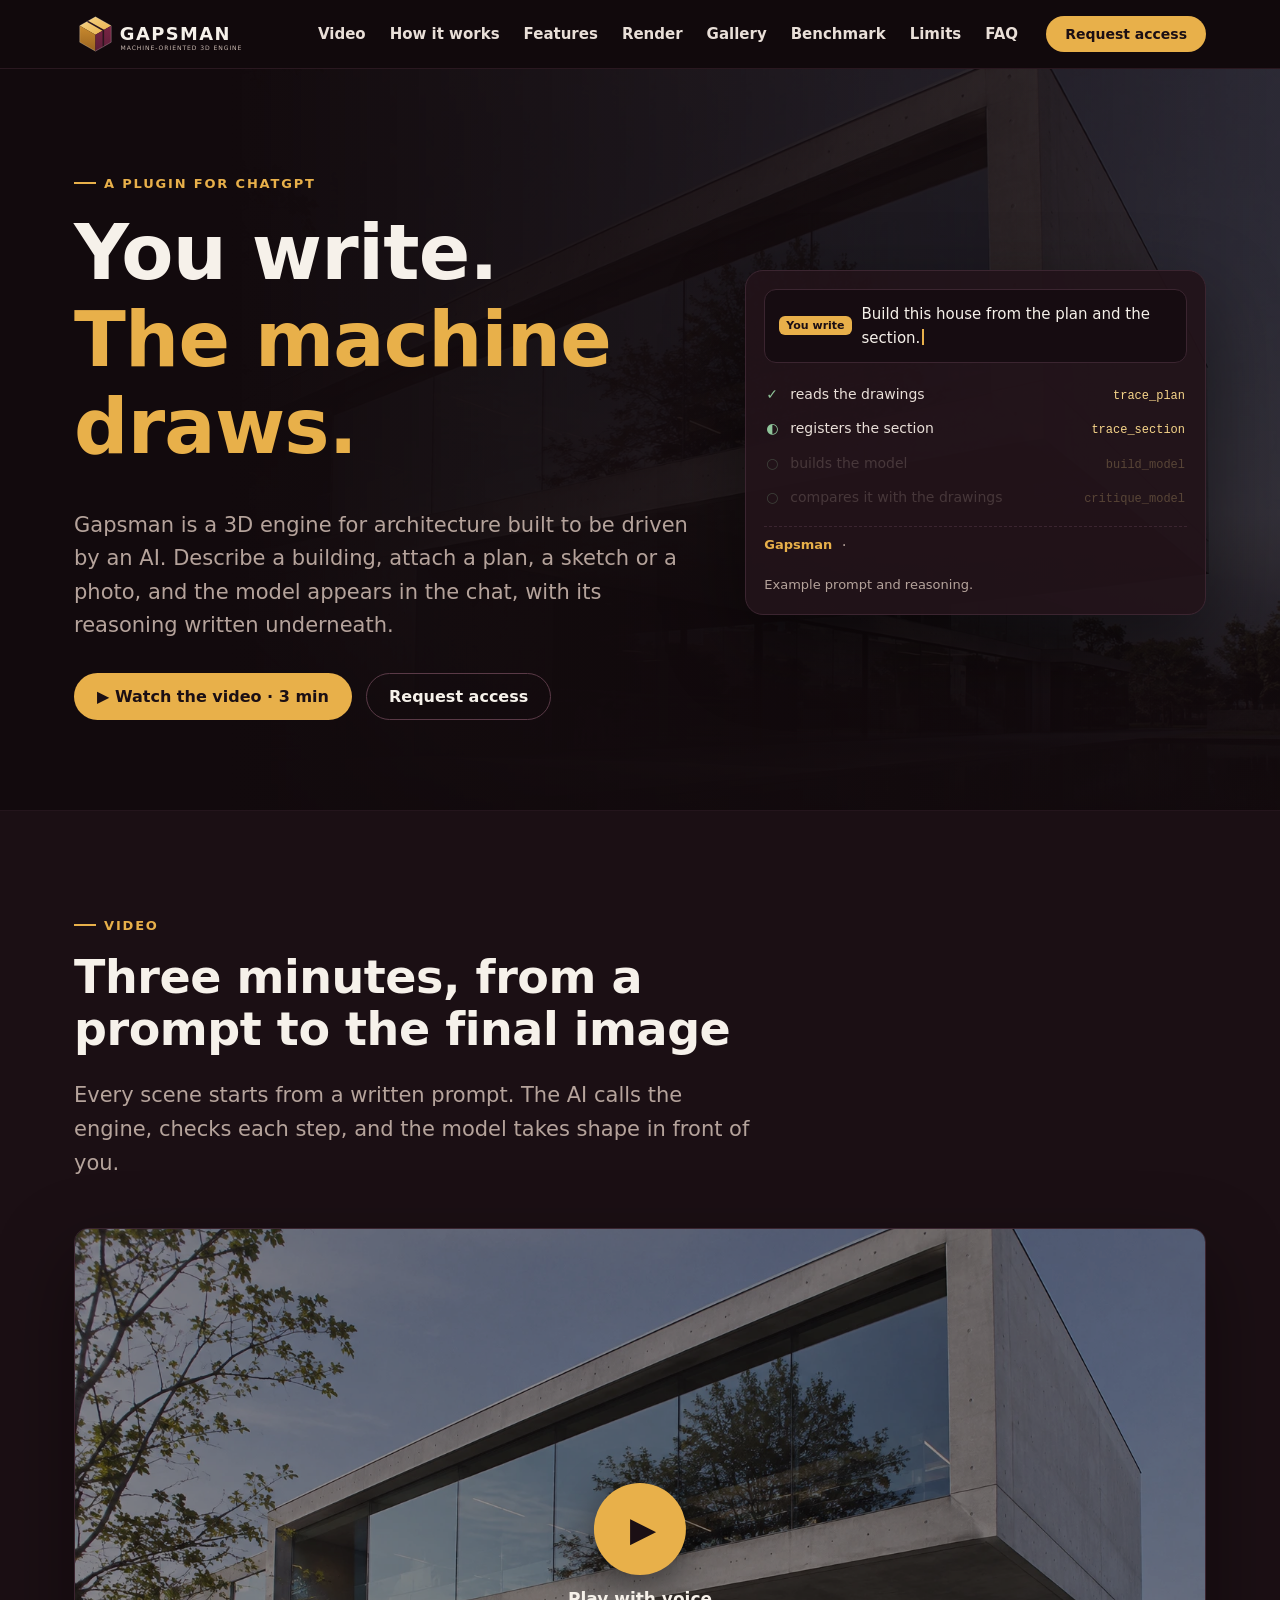
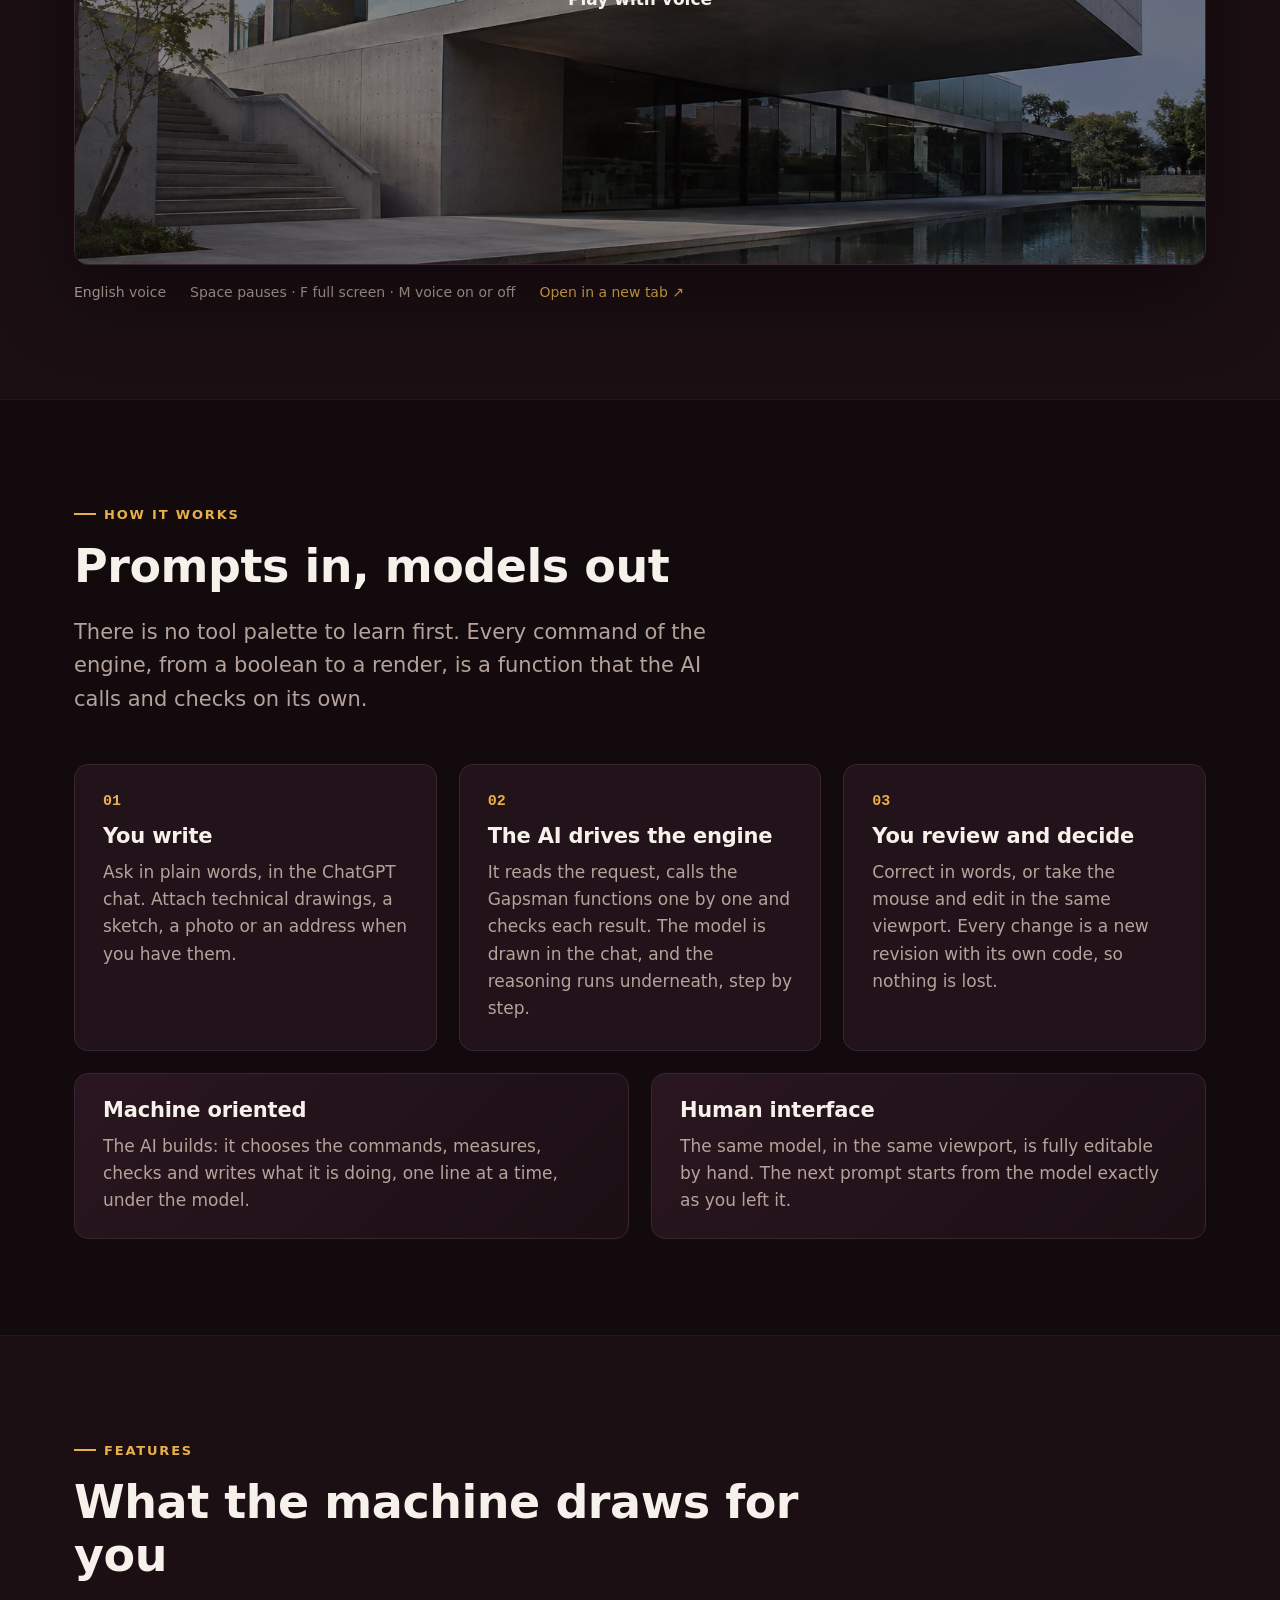
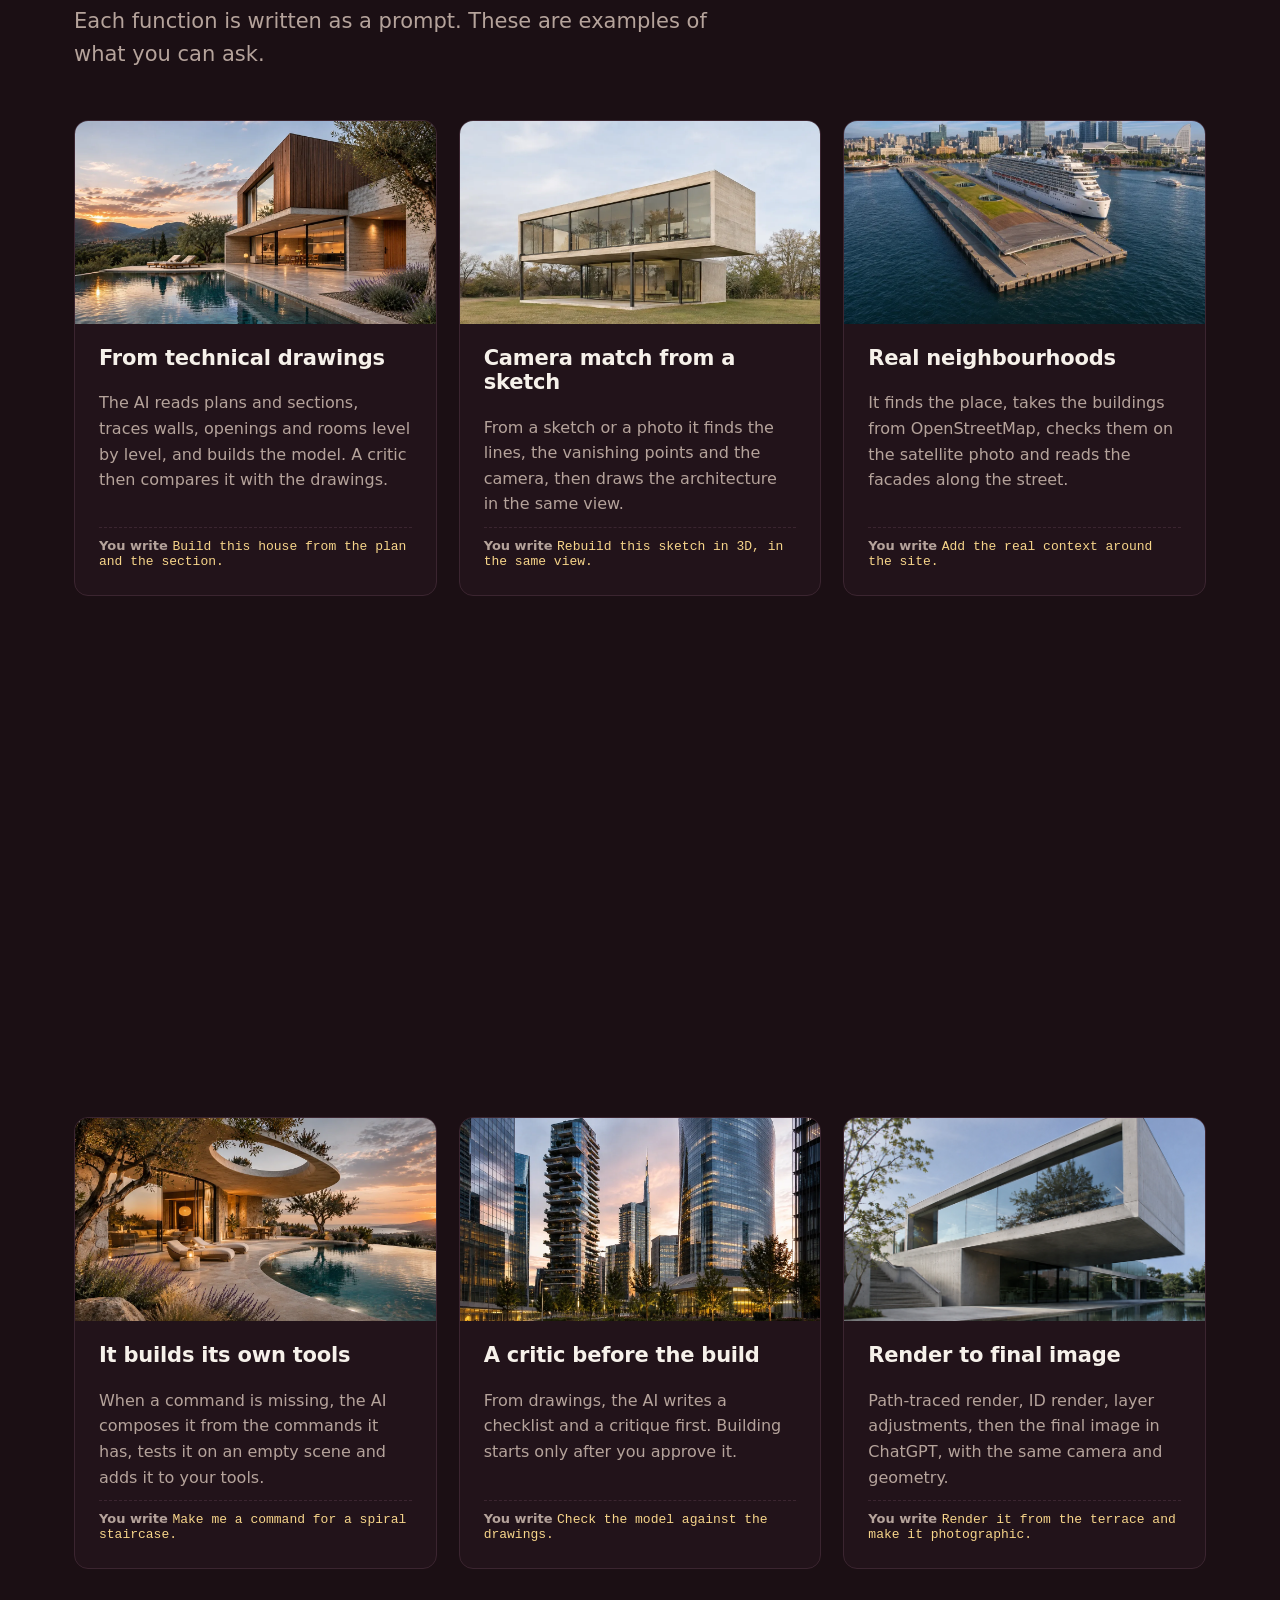
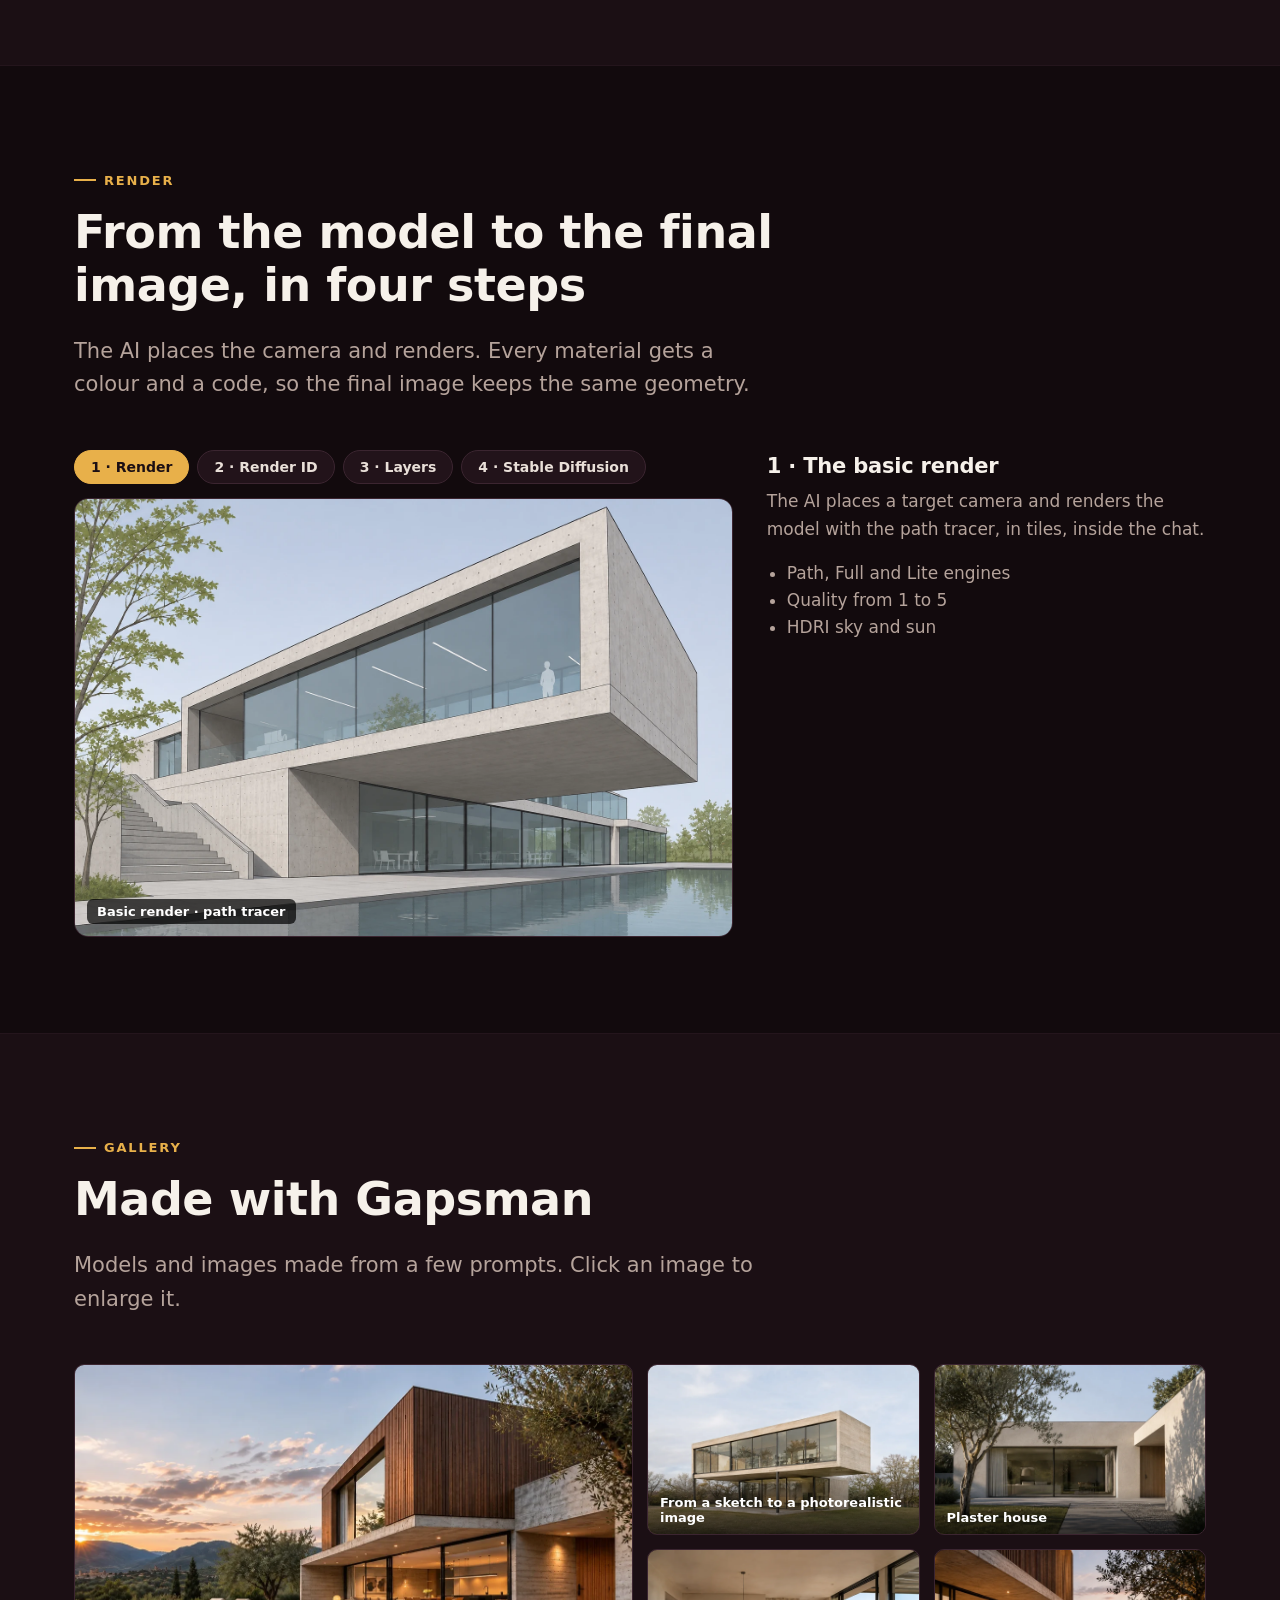
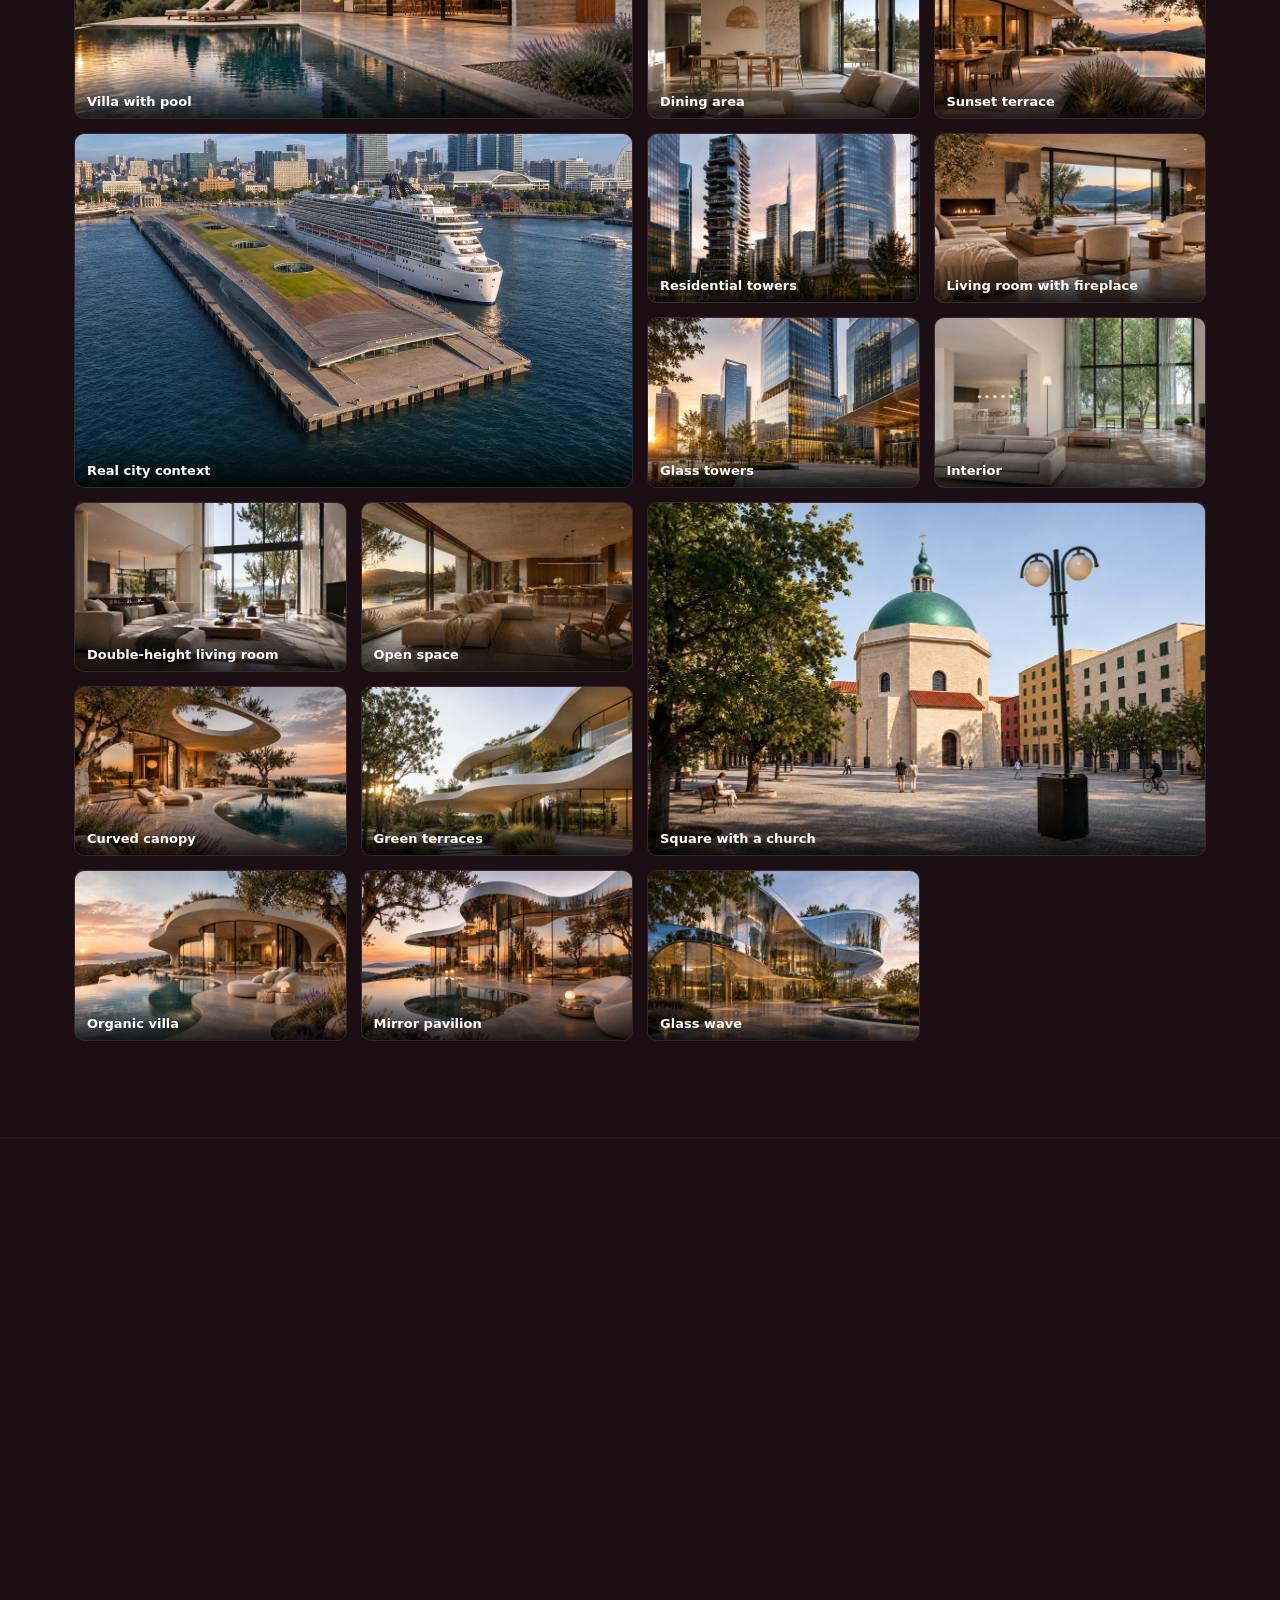
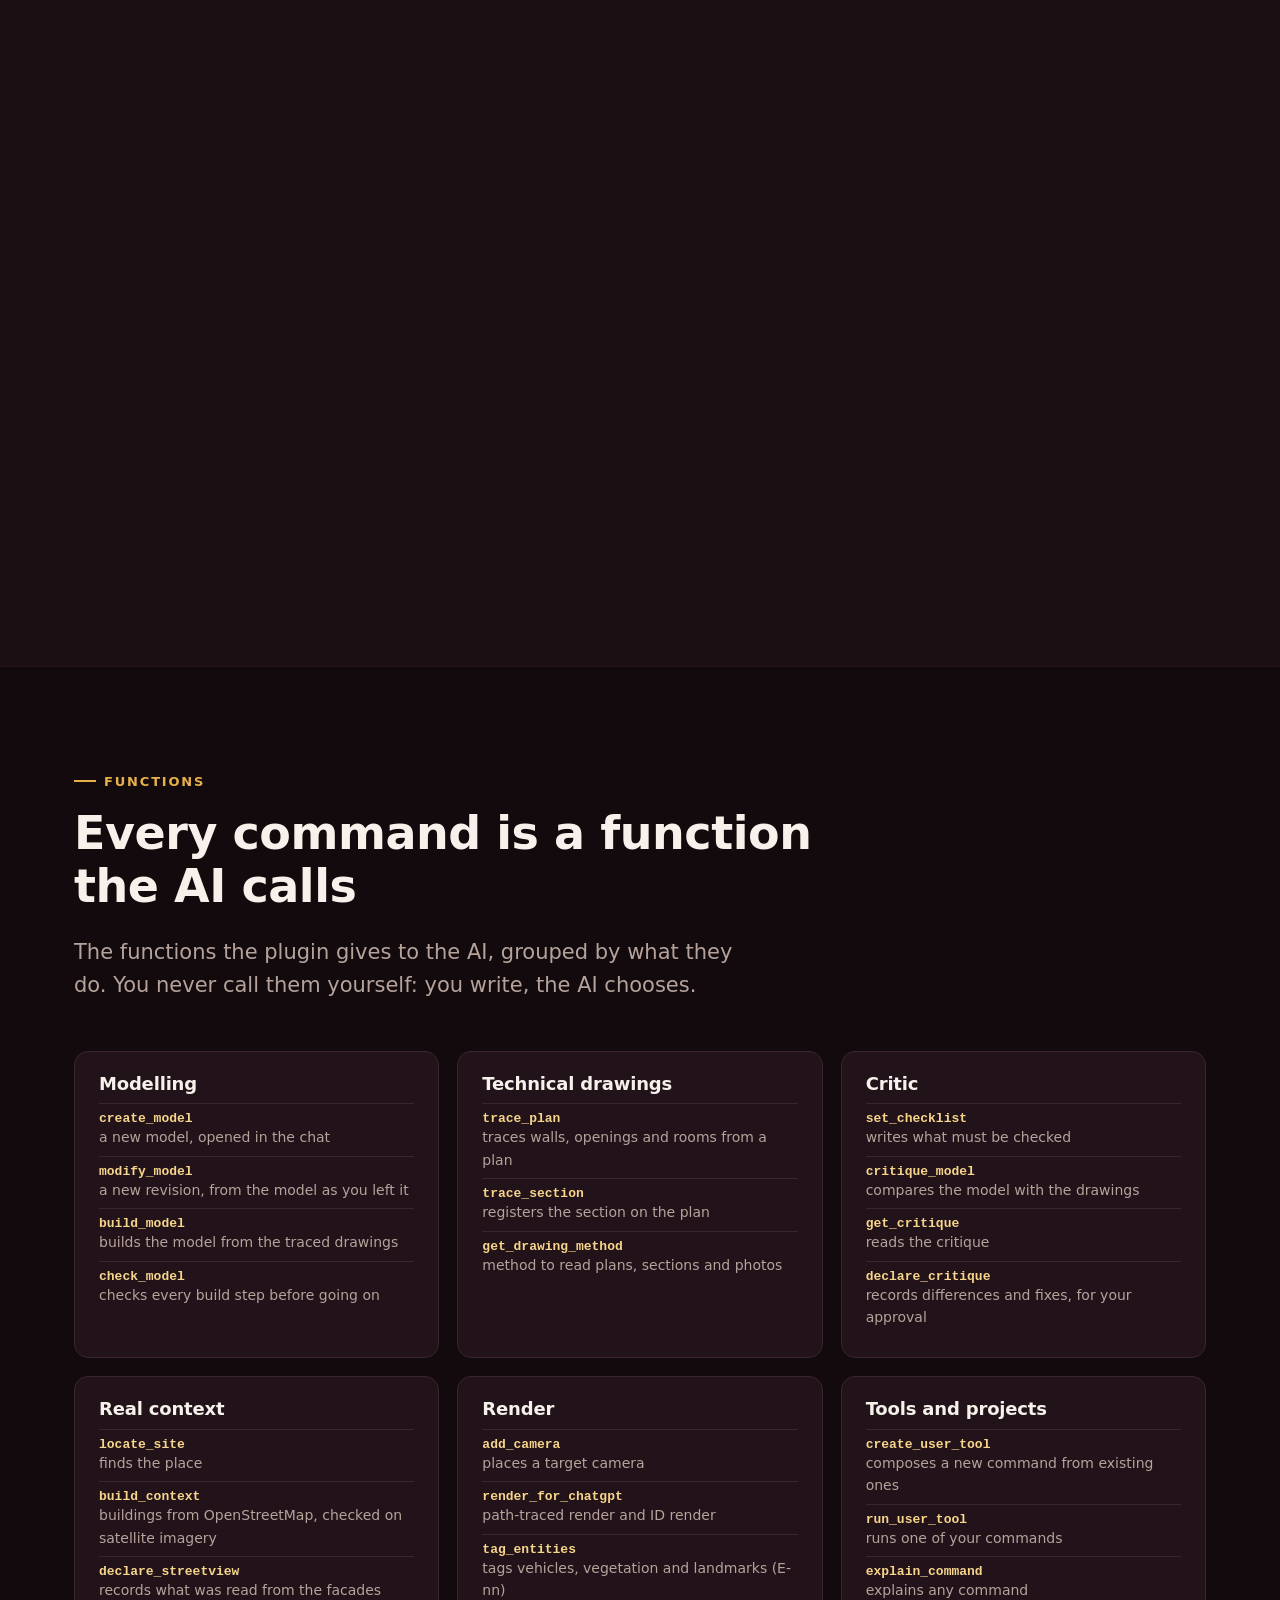
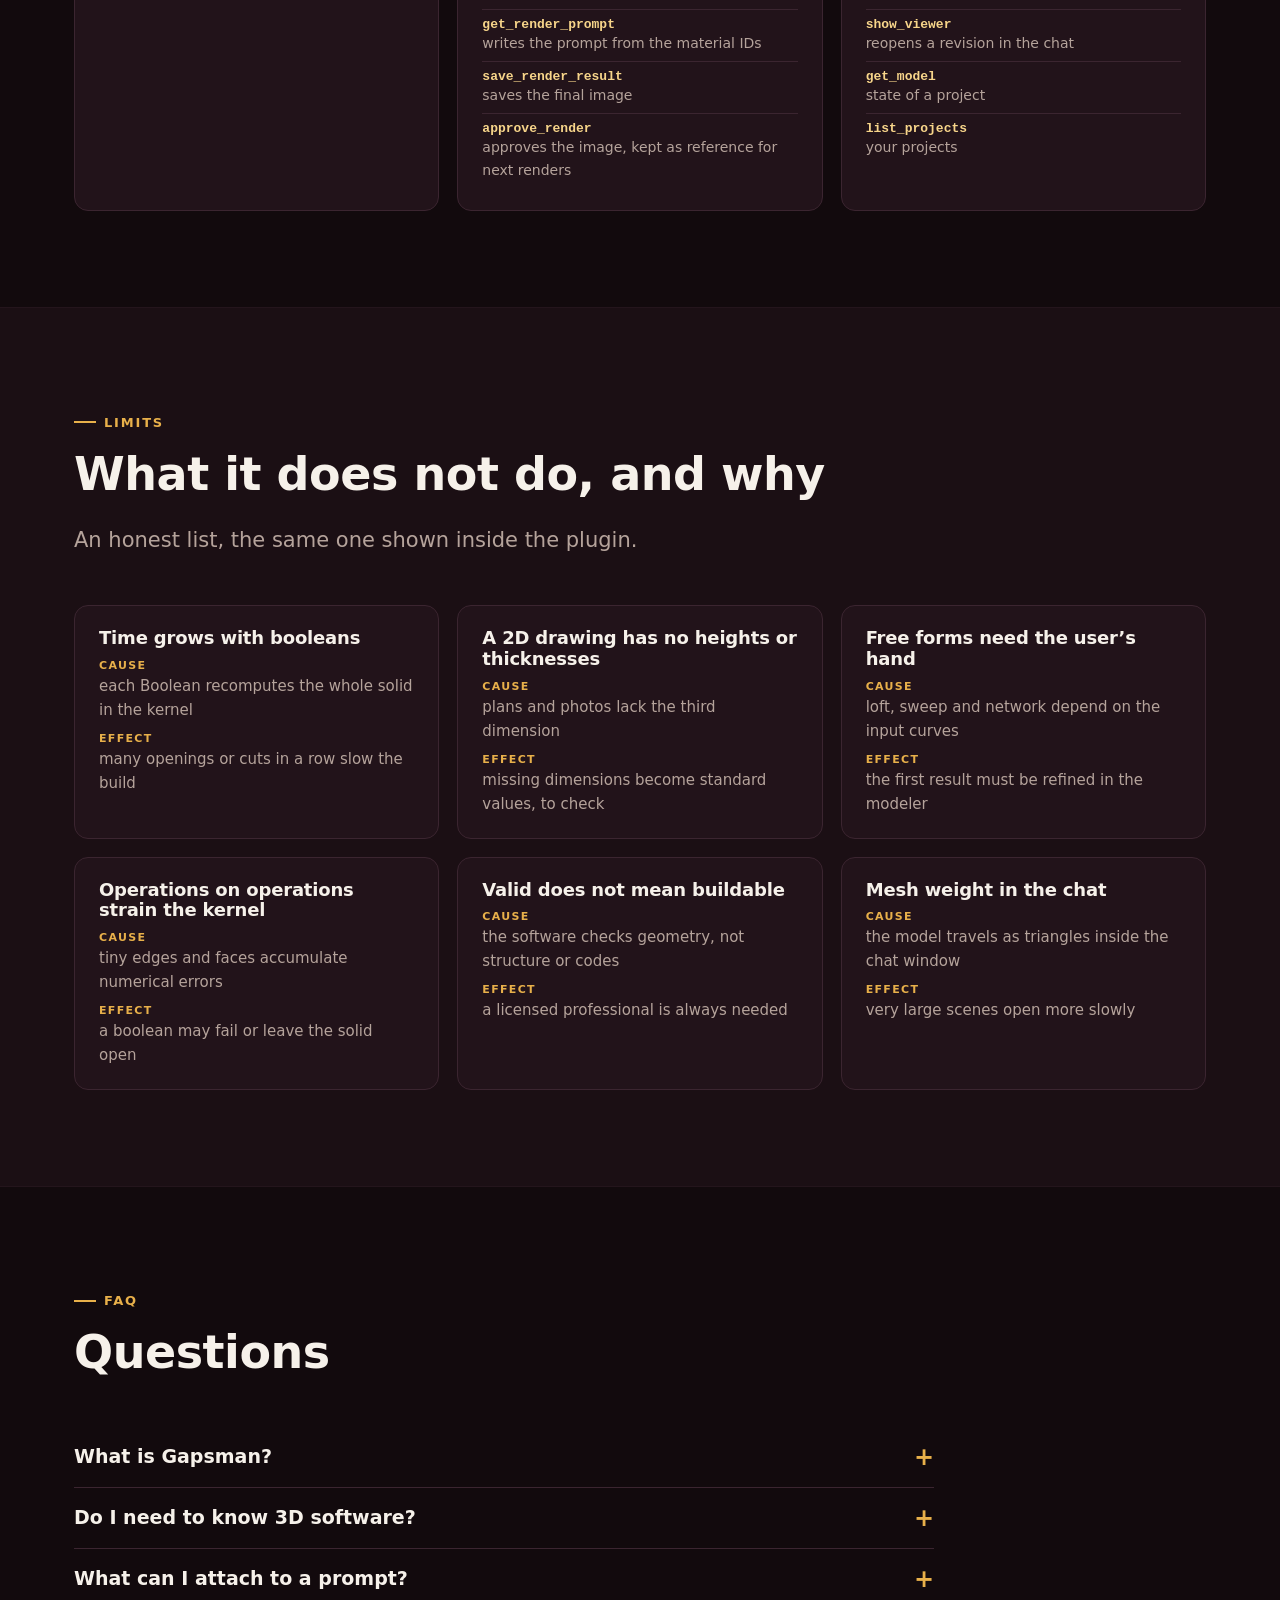
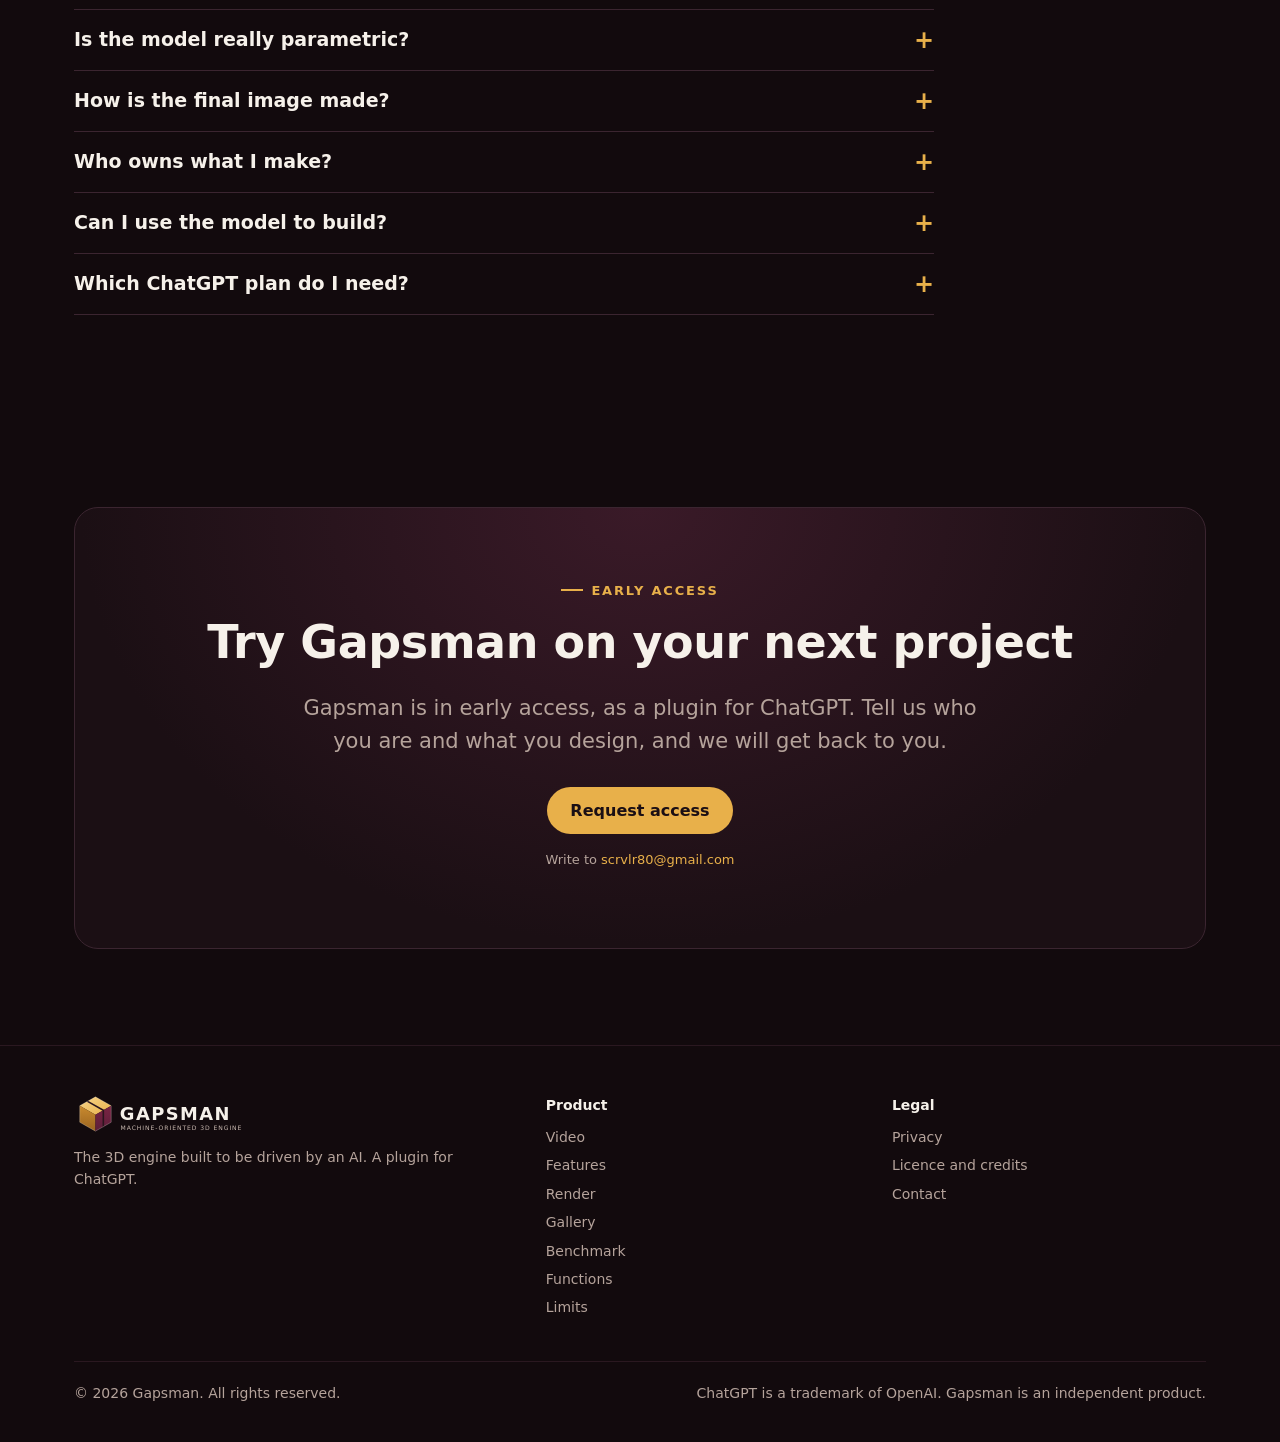
==== commit 130e8f24: "Add benchmark, measurements, functions, GDPR privacy policy and contact Co-Authored-By: Claude Opus " ====
--- a/index.html
+++ b/index.html
@@ -32,10 +32,11 @@
       <li><a href="#features">Features</a></li>
       <li><a href="#render">Render</a></li>
       <li><a href="#gallery">Gallery</a></li>
+      <li><a href="#benchmark">Benchmark</a></li>
       <li><a href="#limits">Limits</a></li>
       <li><a href="#faq">FAQ</a></li>
     </ul>
-    <a class="btn pri" href="#video">Watch the video</a>
+    <a class="btn pri" href="#access">Request access</a>
   </nav>
 </header>
 
@@ -49,7 +50,7 @@
       <p class="lead">Gapsman is a 3D engine for architecture built to be driven by an AI. Describe a building, attach a plan, a sketch or a photo, and the model appears in the chat, with its reasoning written underneath.</p>
       <div class="cta">
         <a class="btn pri" href="#video">▶ Watch the video · 3 min</a>
-        <a class="btn sec" href="#how">How it works</a>
+        <a class="btn sec" href="#access">Request access</a>
       </div>
     </div>
     <div class="chat" aria-label="Example of a prompt and of the AI at work">
@@ -169,8 +170,44 @@
   </dialog>
 </section>
 
+<!-- BENCHMARK -->
+<section id="benchmark" class="alt">
+  <div class="wrap">
+    <div class="head rv">
+      <div class="eyebrow">Benchmark</div>
+      <h2>Measured where tested, estimated where not</h2>
+      <p class="lead">The same benchmark shown inside the plugin. A value is marked as measured only when a test exists. The others are cautious estimates, and will be replaced by measurements as tests grow.</p>
+    </div>
+    <div class="bench rv">
+      <div class="bars" id="bars"></div>
+      <div class="side">
+        <div class="card2"><h3>Real times</h3><p class="note">Measured on the development PC.</p><table class="tt" id="times"></table></div>
+        <div class="card2"><h3>Automatic tests</h3><p class="big">138 / 138 <span class="badge m">MEASURED</span></p><p class="note">Test suite of the plugin tools, run on 24 November 2026.</p></div>
+      </div>
+    </div>
+    <div class="specs rv">
+      <div><b>Closed solids</b><span>Modelling kernel with tolerance 1 mm. Every save checks overlaps and open solids.</span></div>
+      <div><b>Revisions</b><span>Every change is a revision with its own code, GBM-project-n, and the next prompt starts from it.</span></div>
+      <div><b>Parametric</b><span>Walls, doors, windows, slabs, roofs, columns, beams, stairs, rooms, furniture and ivy keep their parameters.</span></div>
+      <div><b>Render</b><span>Path tracer with Path, Full and Lite engines, quality 1 to 5, HDRI, layer editor and Color ID.</span></div>
+    </div>
+  </div>
+</section>
+
+<!-- FUNCTIONS -->
+<section id="functions">
+  <div class="wrap">
+    <div class="head rv">
+      <div class="eyebrow">Functions</div>
+      <h2>Every command is a function the AI calls</h2>
+      <p class="lead">The functions the plugin gives to the AI, grouped by what they do. You never call them yourself: you write, the AI chooses.</p>
+    </div>
+    <div class="fns rv" id="fns"></div>
+  </div>
+</section>
+
 <!-- LIMITS -->
-<section id="limits">
+<section id="limits" class="alt">
   <div class="wrap">
     <div class="head rv">
       <div class="eyebrow">Limits</div>
@@ -182,7 +219,7 @@
 </section>
 
 <!-- FAQ -->
-<section id="faq" class="alt">
+<section id="faq">
   <div class="wrap">
     <div class="head rv"><div class="eyebrow">FAQ</div><h2>Questions</h2></div>
     <div class="faq rv">
@@ -193,7 +230,7 @@
       <details><summary>How is the final image made?</summary><p>Gapsman renders the model with a path tracer, makes an ID render with one colour and one code per material, adjusts the layers, and writes the prompt for the final image in ChatGPT, with the same camera and geometry.</p></details>
       <details><summary>Who owns what I make?</summary><p>The models, drawings and renders you create with Gapsman are yours.</p></details>
       <details><summary>Can I use the model to build?</summary><p>Gapsman checks geometry, not structure or building codes. A licensed professional is always needed.</p></details>
-      <details><summary>Which ChatGPT plan do I need?</summary><p>During early access Gapsman runs as a custom app, which requires a ChatGPT plan that allows custom apps. Availability will be announced on this site.</p></details>
+      <details><summary>Which ChatGPT plan do I need?</summary><p>During early access Gapsman runs as a custom app, which requires a ChatGPT plan that allows custom apps. Write to us and we will tell you what fits your account.</p></details>
     </div>
   </div>
 </section>
@@ -204,8 +241,9 @@
     <div class="cta-box rv">
       <div class="eyebrow">Early access</div>
       <h2>Try Gapsman on your next project</h2>
-      <p class="lead">Gapsman is in early access, as a plugin for ChatGPT. Watch how it works, from a prompt to the final image.</p>
-      <a class="btn pri" href="#video">▶ Watch the video</a>
+      <p class="lead">Gapsman is in early access, as a plugin for ChatGPT. Tell us who you are and what you design, and we will get back to you.</p>
+      <a class="btn pri" href="mailto:scrvlr80@gmail.com?subject=Gapsman%20early%20access">Request access</a>
+      <p class="note" style="margin-top:16px">Write to <a href="mailto:scrvlr80@gmail.com">scrvlr80@gmail.com</a></p>
     </div>
   </div>
 </section>
@@ -215,8 +253,8 @@
   <div class="wrap">
     <div class="cols">
       <div><img src="img/logo.svg" alt="Gapsman" width="185" height="40" style="height:40px;width:auto;margin-bottom:12px"><p>The 3D engine built to be driven by an AI. A plugin for ChatGPT.</p></div>
-      <div><h4>Product</h4><ul><li><a href="#video">Video</a></li><li><a href="#features">Features</a></li><li><a href="#render">Render</a></li><li><a href="#gallery">Gallery</a></li><li><a href="#limits">Limits</a></li></ul></div>
-      <div><h4>Legal</h4><ul><li><a href="privacy.html">Privacy</a></li><li><a href="legal.html">Licence and credits</a></li></ul></div>
+      <div><h4>Product</h4><ul><li><a href="#video">Video</a></li><li><a href="#features">Features</a></li><li><a href="#render">Render</a></li><li><a href="#gallery">Gallery</a></li><li><a href="#benchmark">Benchmark</a></li><li><a href="#functions">Functions</a></li><li><a href="#limits">Limits</a></li></ul></div>
+      <div><h4>Legal</h4><ul><li><a href="privacy.html">Privacy</a></li><li><a href="legal.html">Licence and credits</a></li><li><a href="mailto:scrvlr80@gmail.com">Contact</a></li></ul></div>
     </div>
     <div class="base"><span>© 2026 Gapsman. All rights reserved.</span><span>ChatGPT is a trademark of OpenAI. Gapsman is an independent product.</span></div>
   </div>
--- a/styles.css
+++ b/styles.css
@@ -207,3 +207,36 @@
   .gal button.wide { grid-column: span 2; grid-row: auto; aspect-ratio: 16/10; }
   .legend { grid-template-columns: 1fr; }
 }
+
+/* benchmark */
+.bench { display: grid; grid-template-columns: 1.3fr 1fr; gap: 28px; align-items: start; }
+.bars { display: flex; flex-direction: column; gap: 18px; }
+.bar .row { display: flex; justify-content: space-between; gap: 12px; align-items: baseline; font-weight: 600; color: var(--paper); font-size: 16px; }
+.bar .row span:last-child { font: 700 15px var(--mono); color: var(--acc2); white-space: nowrap; }
+.bar .tr { height: 10px; border-radius: 99px; background: #2e1a22; margin-top: 8px; overflow: hidden; }
+.bar .fl { height: 100%; width: 0; border-radius: 99px; background: var(--acc); transition: width 1.2s ease; }
+.bar.est .fl { background: repeating-linear-gradient(45deg, #8a6a3a 0 6px, #6e5330 6px 12px); }
+.bar .basis { font-size: 13px; color: var(--mute); margin-top: 6px; }
+.badge { display: inline-block; font: 700 10px var(--ui); letter-spacing: .1em; padding: 2px 7px; border-radius: 5px; vertical-align: 2px; margin-left: 8px; }
+.badge.m { background: #1f3a29; color: var(--green); border: 1px solid #2f5a3e; }
+.badge.e { background: #3a2c1a; color: var(--acc2); border: 1px solid #5a4528; }
+.side { display: flex; flex-direction: column; gap: 18px; }
+.card2 { background: var(--card); border: 1px solid var(--line); border-radius: var(--r); padding: 22px 24px; }
+.card2 h3 { font-size: 18px; margin-bottom: 4px; }
+.card2 .big { font: 800 30px var(--ui); color: var(--paper); margin: 6px 0; }
+.tt { width: 100%; border-collapse: collapse; font-size: 15px; margin-top: 6px; }
+.tt td { padding: 9px 0; border-top: 1px solid var(--line); }
+.tt td:last-child { text-align: right; font: 700 15px var(--mono); color: var(--acc2); white-space: nowrap; padding-left: 12px; }
+.specs { display: grid; grid-template-columns: repeat(4, 1fr); gap: 18px; margin-top: 34px; }
+.specs div { border-left: 2px solid var(--acc); padding: 4px 0 4px 16px; }
+.specs b { display: block; color: var(--paper); margin-bottom: 4px; }
+.specs span { color: var(--mute); font-size: 15px; }
+/* functions */
+.fns { display: grid; grid-template-columns: repeat(3, 1fr); gap: 18px; }
+.fn { background: var(--card); border: 1px solid var(--line); border-radius: var(--r); padding: 22px 24px; }
+.fn h3 { font-size: 18px; }
+.fn ul { list-style: none; margin: 0; padding: 0; }
+.fn li { padding: 7px 0; border-top: 1px solid var(--line); font-size: 14px; color: var(--mute); }
+.fn code { display: block; font: 600 13px var(--mono); color: var(--acc2); }
+@media (max-width: 980px) { .bench { grid-template-columns: 1fr; } .specs { grid-template-columns: 1fr 1fr; } .fns { grid-template-columns: 1fr 1fr; } }
+@media (max-width: 640px) { .specs, .fns { grid-template-columns: 1fr; } }
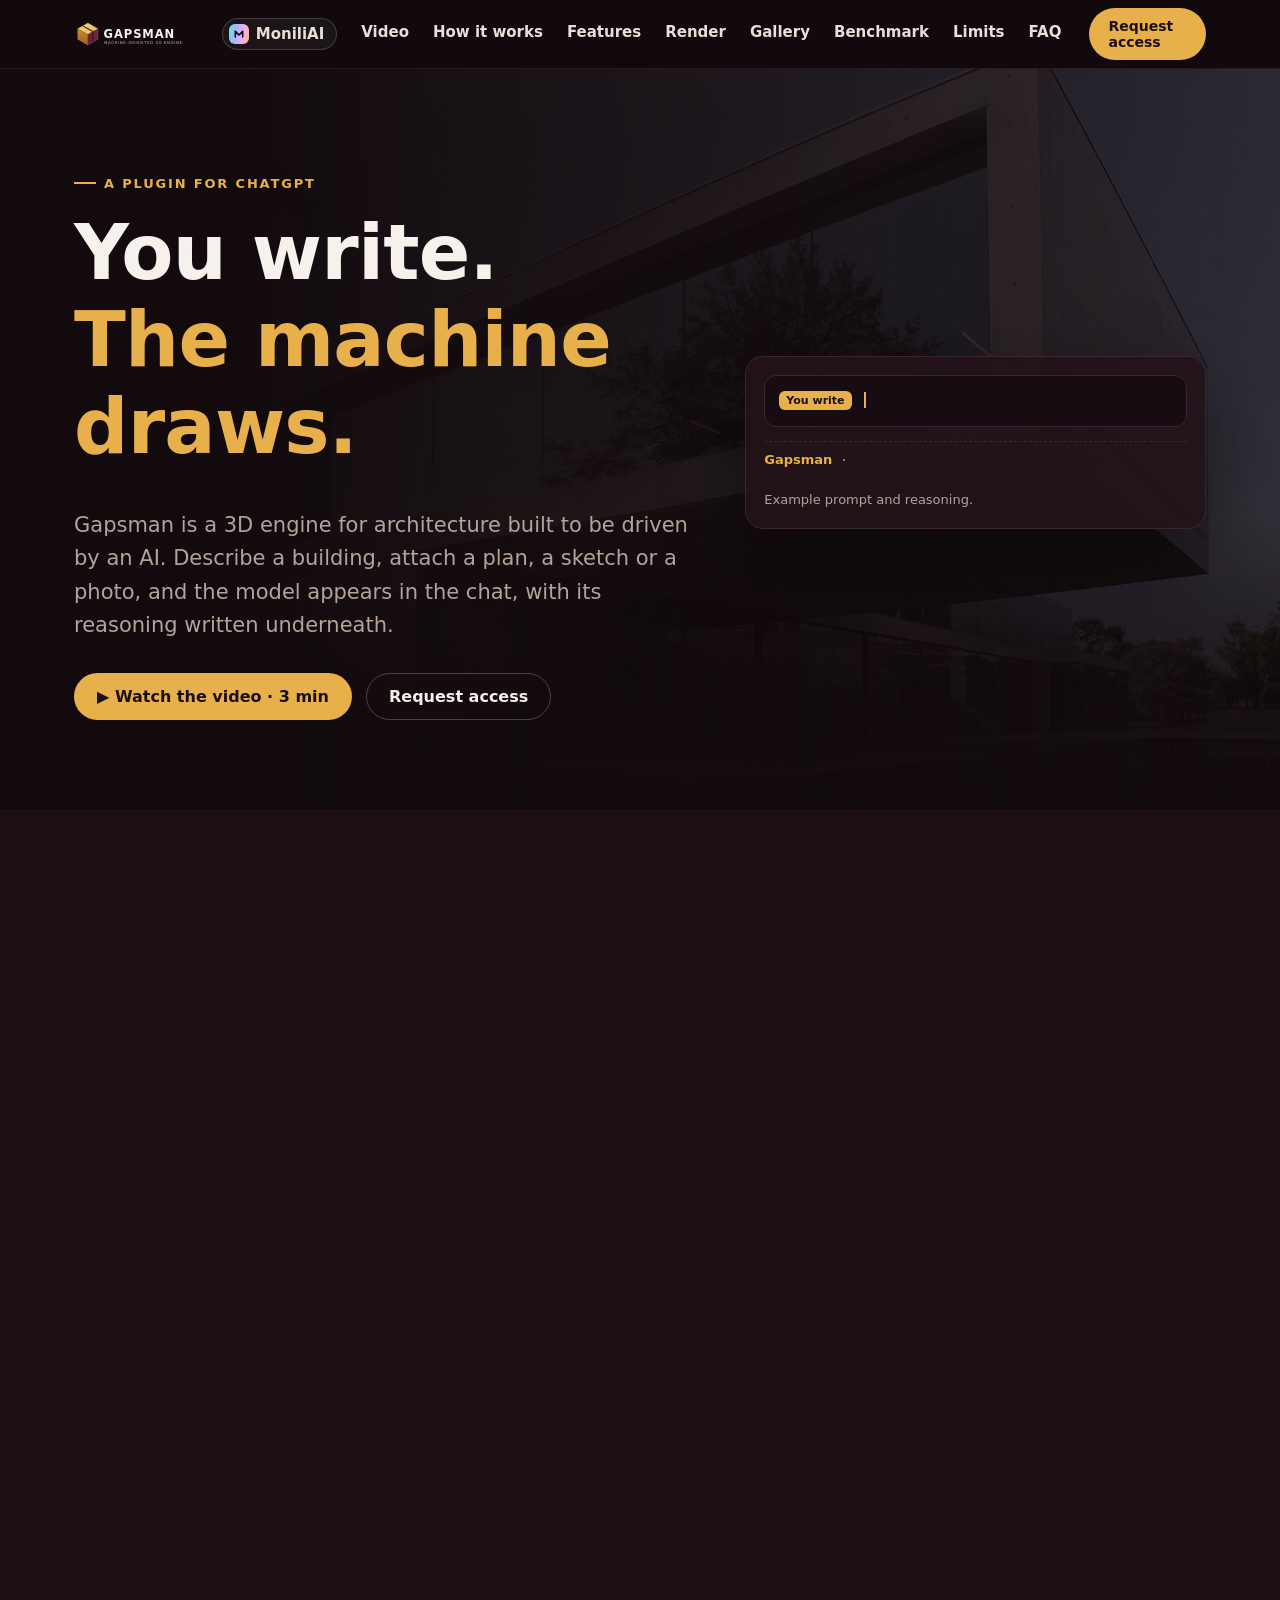
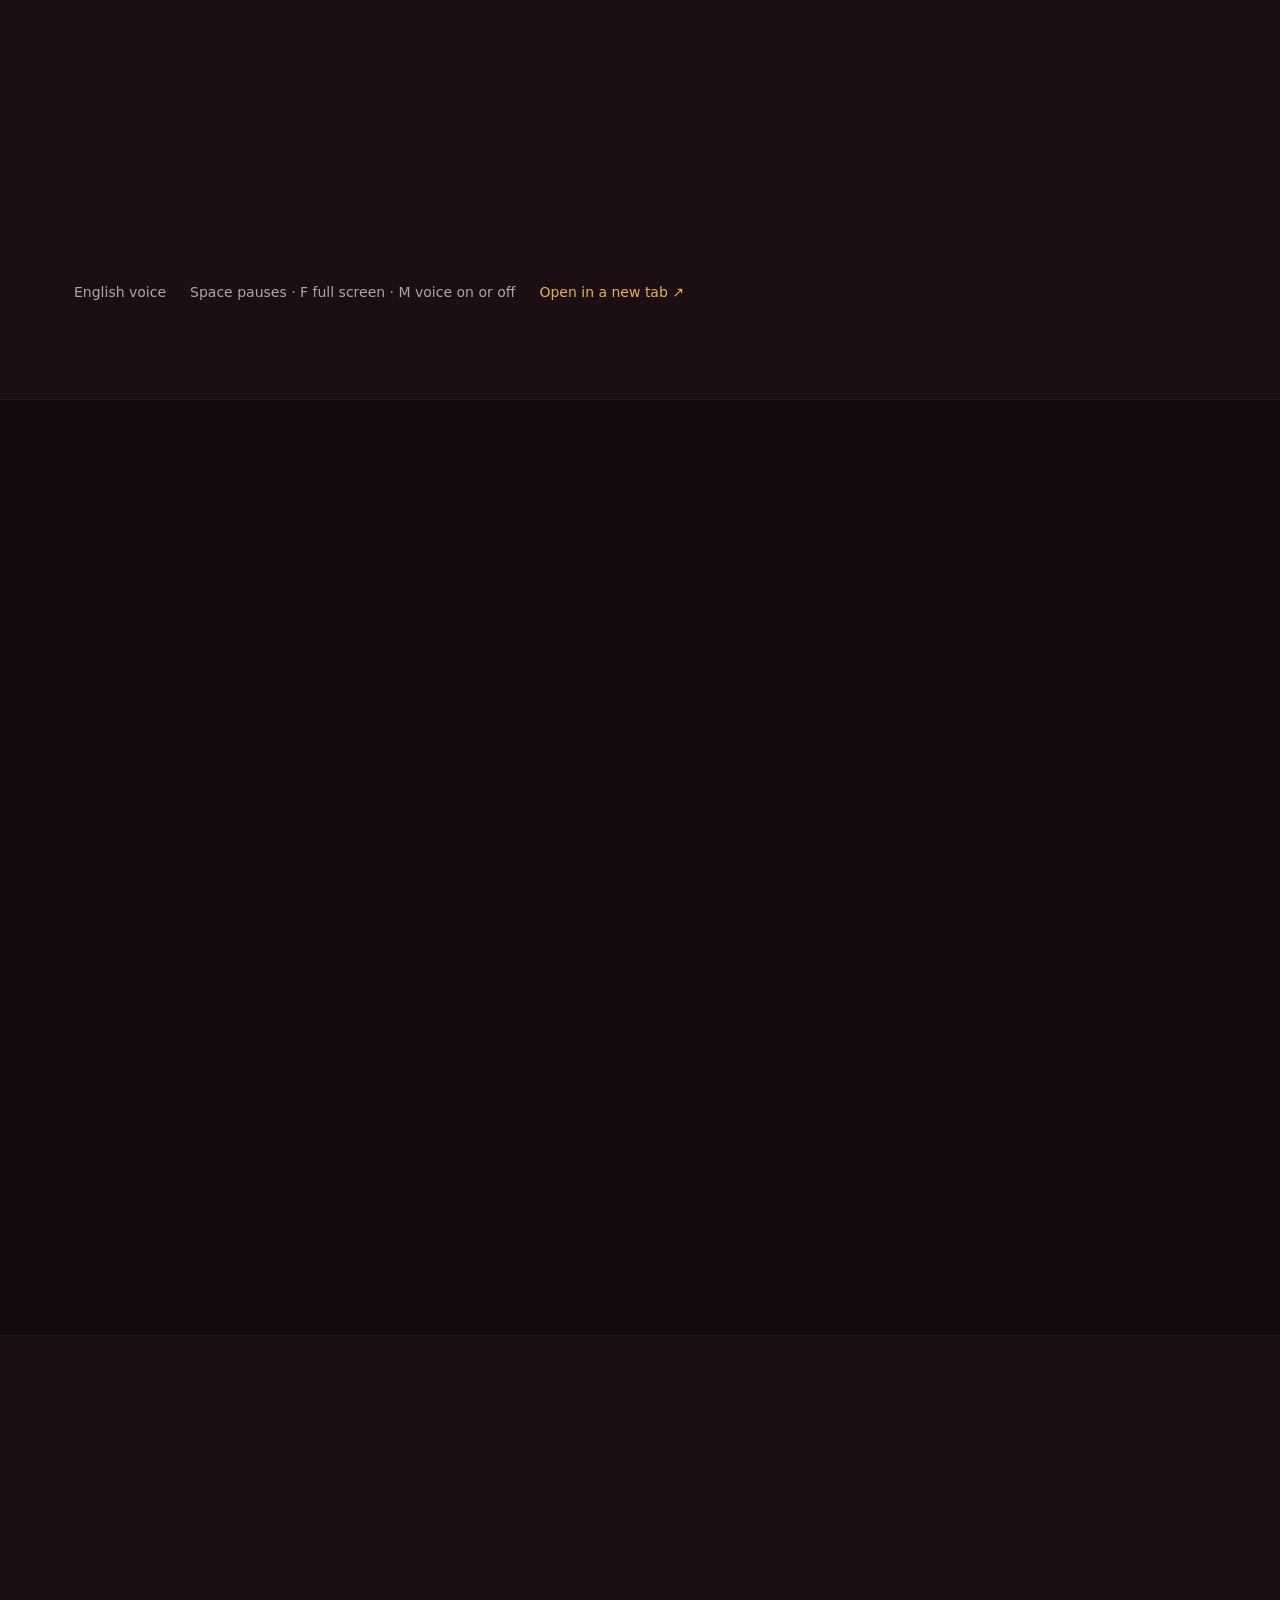
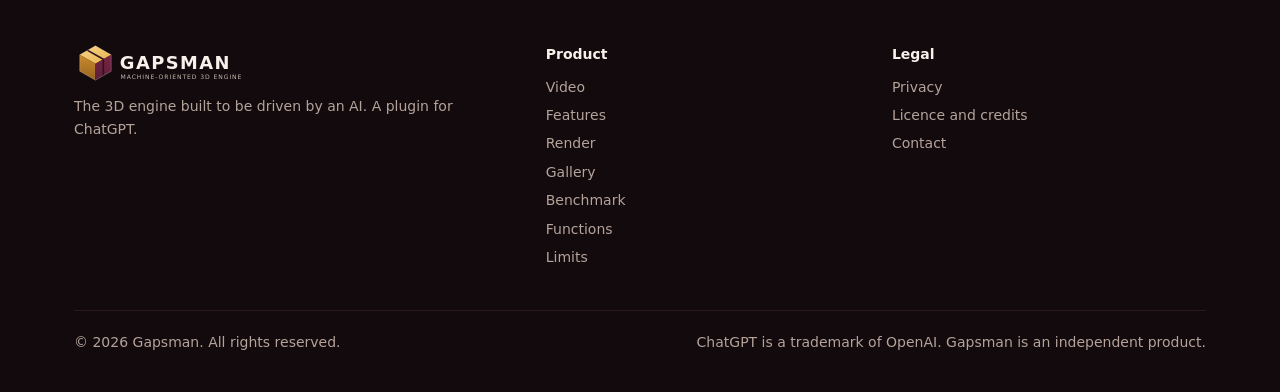
==== commit 1e51abe8: "Videos start at once with a full-screen exit; MoniliAI home button in the menu; MoniliAI pearl theme" ====
--- a/index.html
+++ b/index.html
@@ -18,6 +18,10 @@
 <script type="application/ld+json">
 {"@context":"https://schema.org","@type":"SoftwareApplication","name":"Gapsman","applicationCategory":"DesignApplication","operatingSystem":"Web, inside ChatGPT","description":"A 3D engine for architecture built to be driven by an AI, available as a plugin for ChatGPT."}
 </script>
+<style id="mai-home-css">.mai-home{display:inline-flex;align-items:center;gap:7px;padding:5px 12px 5px 6px;border-radius:999px;border:1px solid rgba(128,128,140,.38);background:rgba(128,128,140,.10);color:inherit;font:600 13.5px/1.2 system-ui,-apple-system,"Segoe UI",sans-serif;text-decoration:none;white-space:nowrap;transition:border-color .2s}
+.mai-home:hover{border-color:#A5B4FC;text-decoration:none}
+.mai-home i{width:20px;height:20px;border-radius:6px;display:grid;place-items:center;background:linear-gradient(100deg,#5EEAD4,#A5B4FC 34%,#F0ABFC 66%,#FDBA74);flex:none}
+.mai-home i svg{width:12px;height:12px}</style>
 </head>
 <body>
 <a class="skip" href="#main">Skip to content</a>
@@ -27,6 +31,7 @@
     <a class="logo" href="#top" aria-label="Gapsman, home"><img src="img/logo.svg" alt="Gapsman" width="185" height="40"></a>
     <button class="menu" aria-expanded="false" aria-controls="navlinks">Menu</button>
     <ul id="navlinks">
+      <li><a class="mai-home" href="https://monili-vlr.github.io/" title="All MoniliAI products"><i aria-hidden="true"><svg viewBox="0 0 18 18"><path d="M3.5 13.5V5l5.5 5.5L14.5 5v8.5" fill="none" stroke="#0B0C11" stroke-width="2.4" stroke-linecap="round" stroke-linejoin="round"/></svg></i>MoniliAI</a></li>
       <li><a href="#video">Video</a></li>
       <li><a href="#how">How it works</a></li>
       <li><a href="#features">Features</a></li>
--- a/styles.css
+++ b/styles.css
@@ -240,3 +240,11 @@
 .fn code { display: block; font: 600 13px var(--mono); color: var(--acc2); }
 @media (max-width: 980px) { .bench { grid-template-columns: 1fr; } .specs { grid-template-columns: 1fr 1fr; } .fns { grid-template-columns: 1fr 1fr; } }
 @media (max-width: 640px) { .specs, .fns { grid-template-columns: 1fr; } }
+/* the menu has 8 links: switch to the compact menu before it wraps */
+@media (max-width: 1120px) {
+  .nav ul { display: none; }
+  .nav ul.open { display: flex; flex-direction: column; position: absolute; top: 68px; left: 0; right: 0; background: var(--bg); padding: 18px 24px; border-bottom: 1px solid var(--line); gap: 14px; }
+  .menu { display: block; }
+  .nav > .btn { display: none; }
+}
+.nav ul a { white-space: nowrap; }
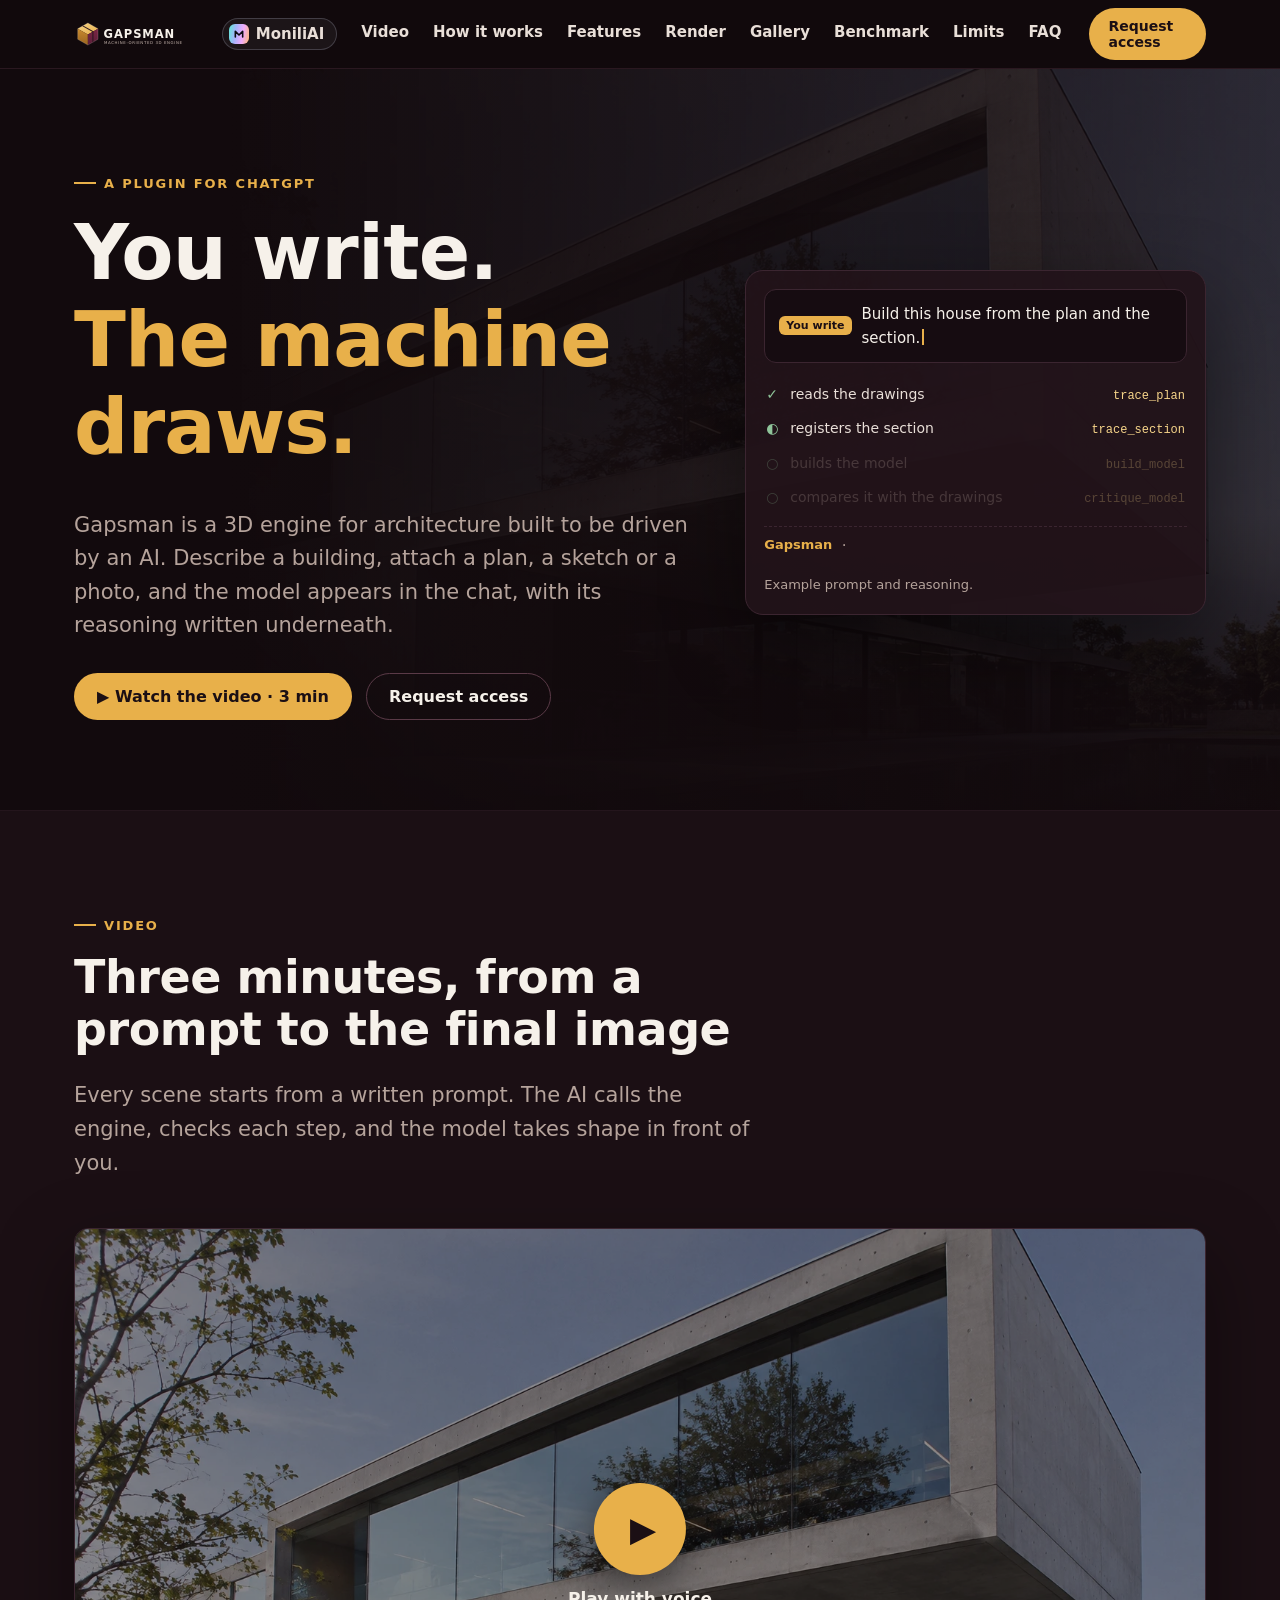
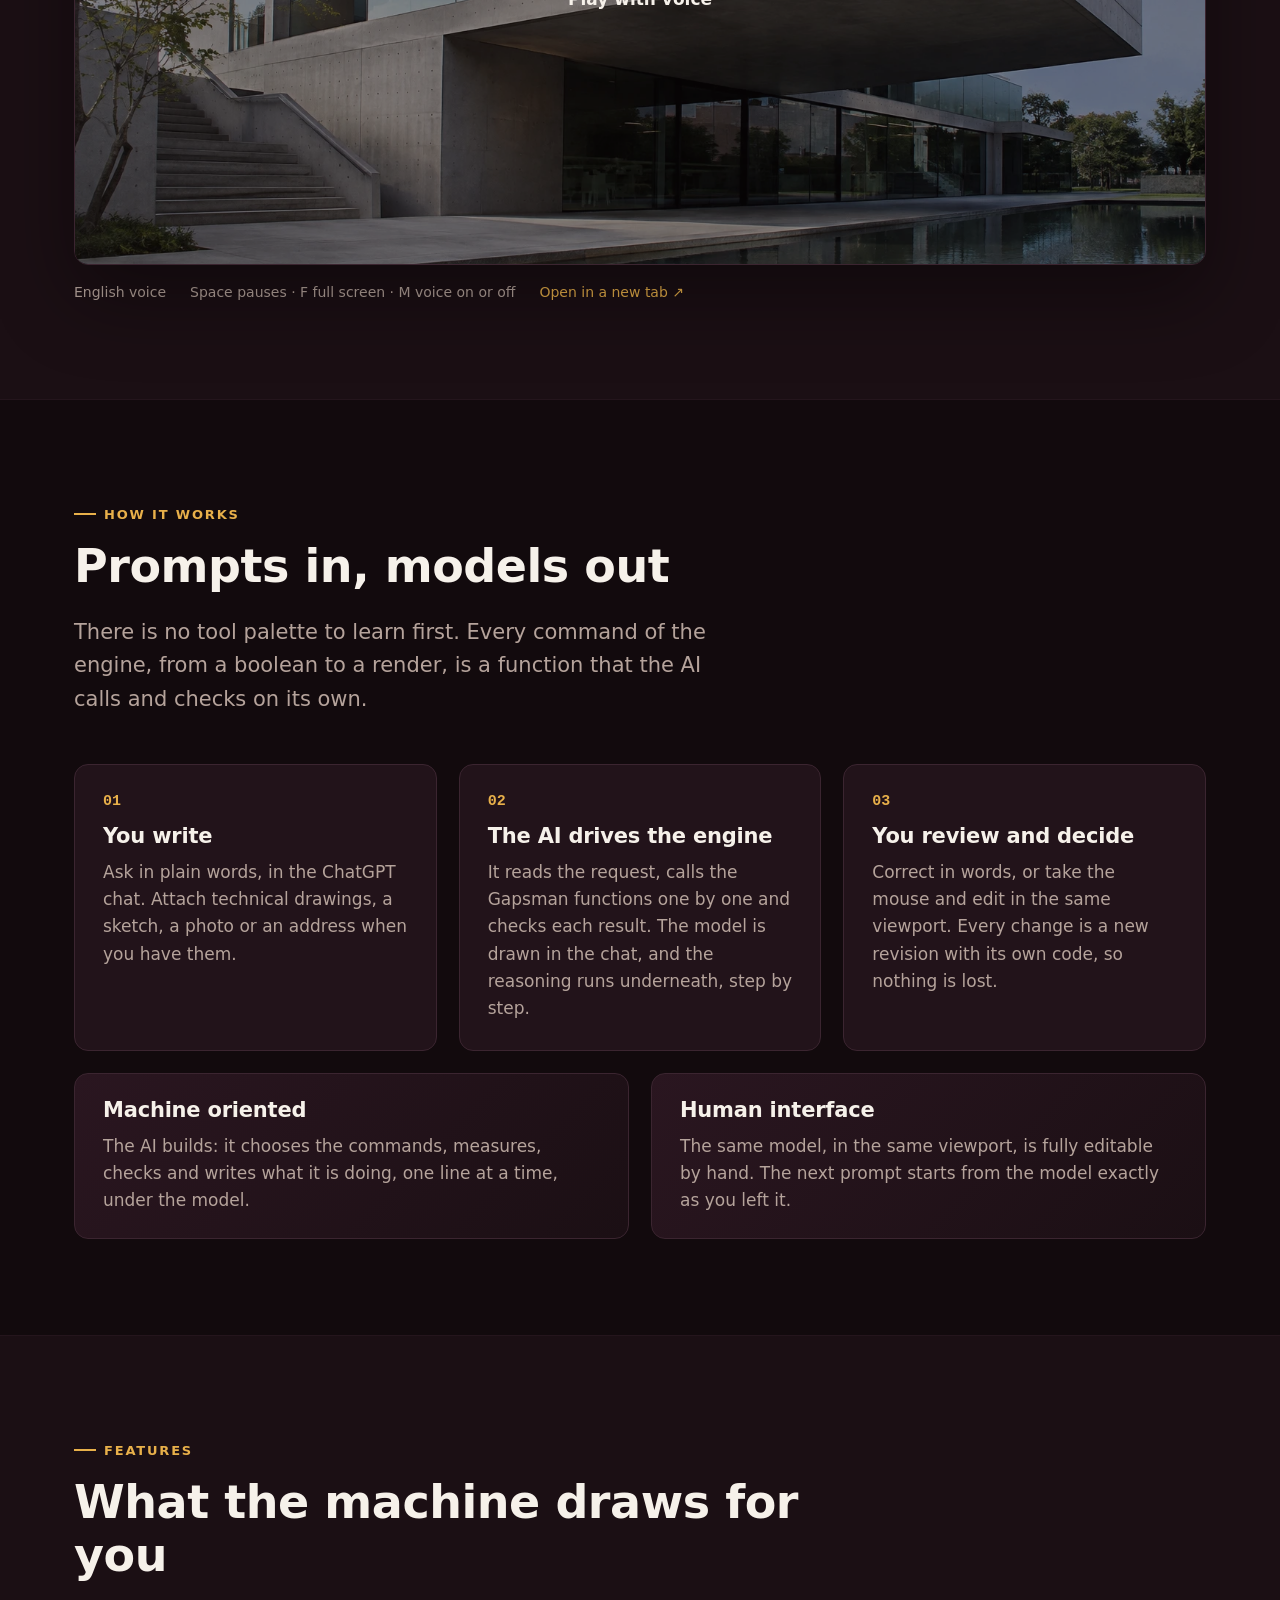
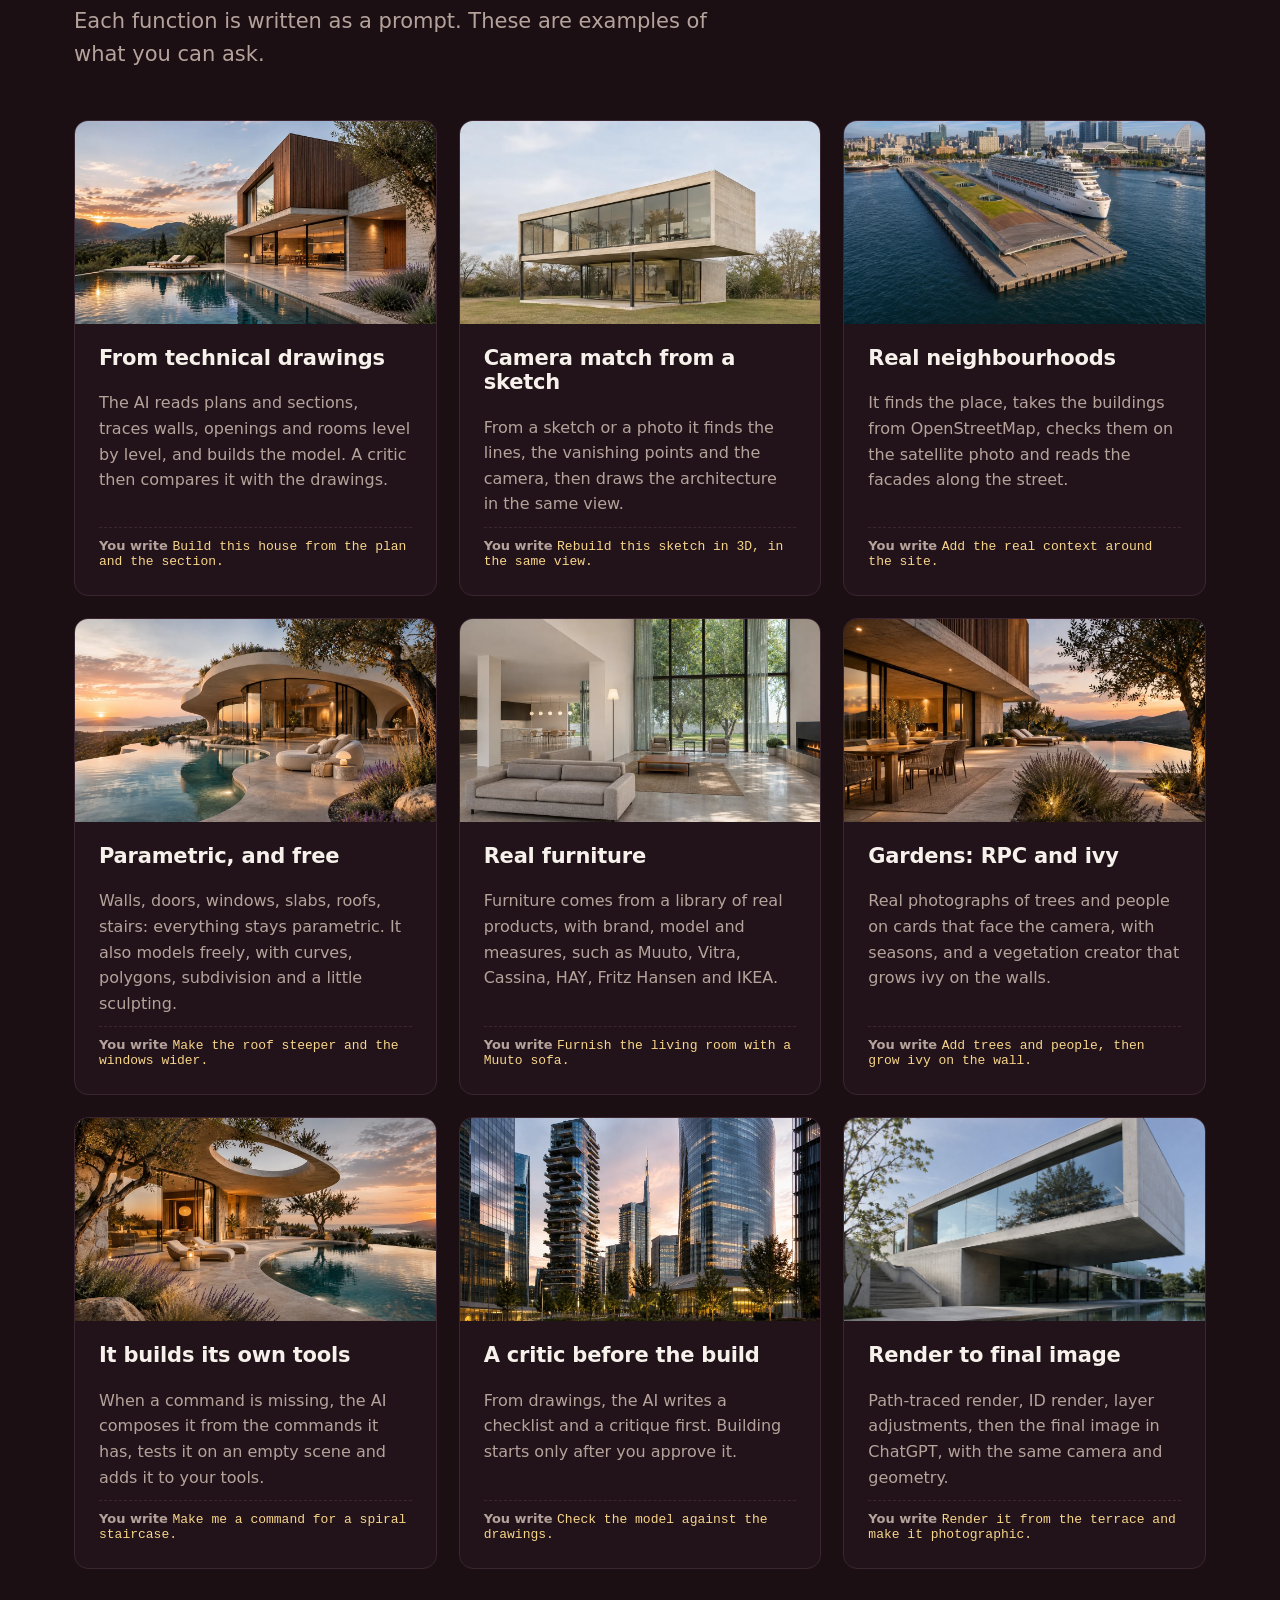
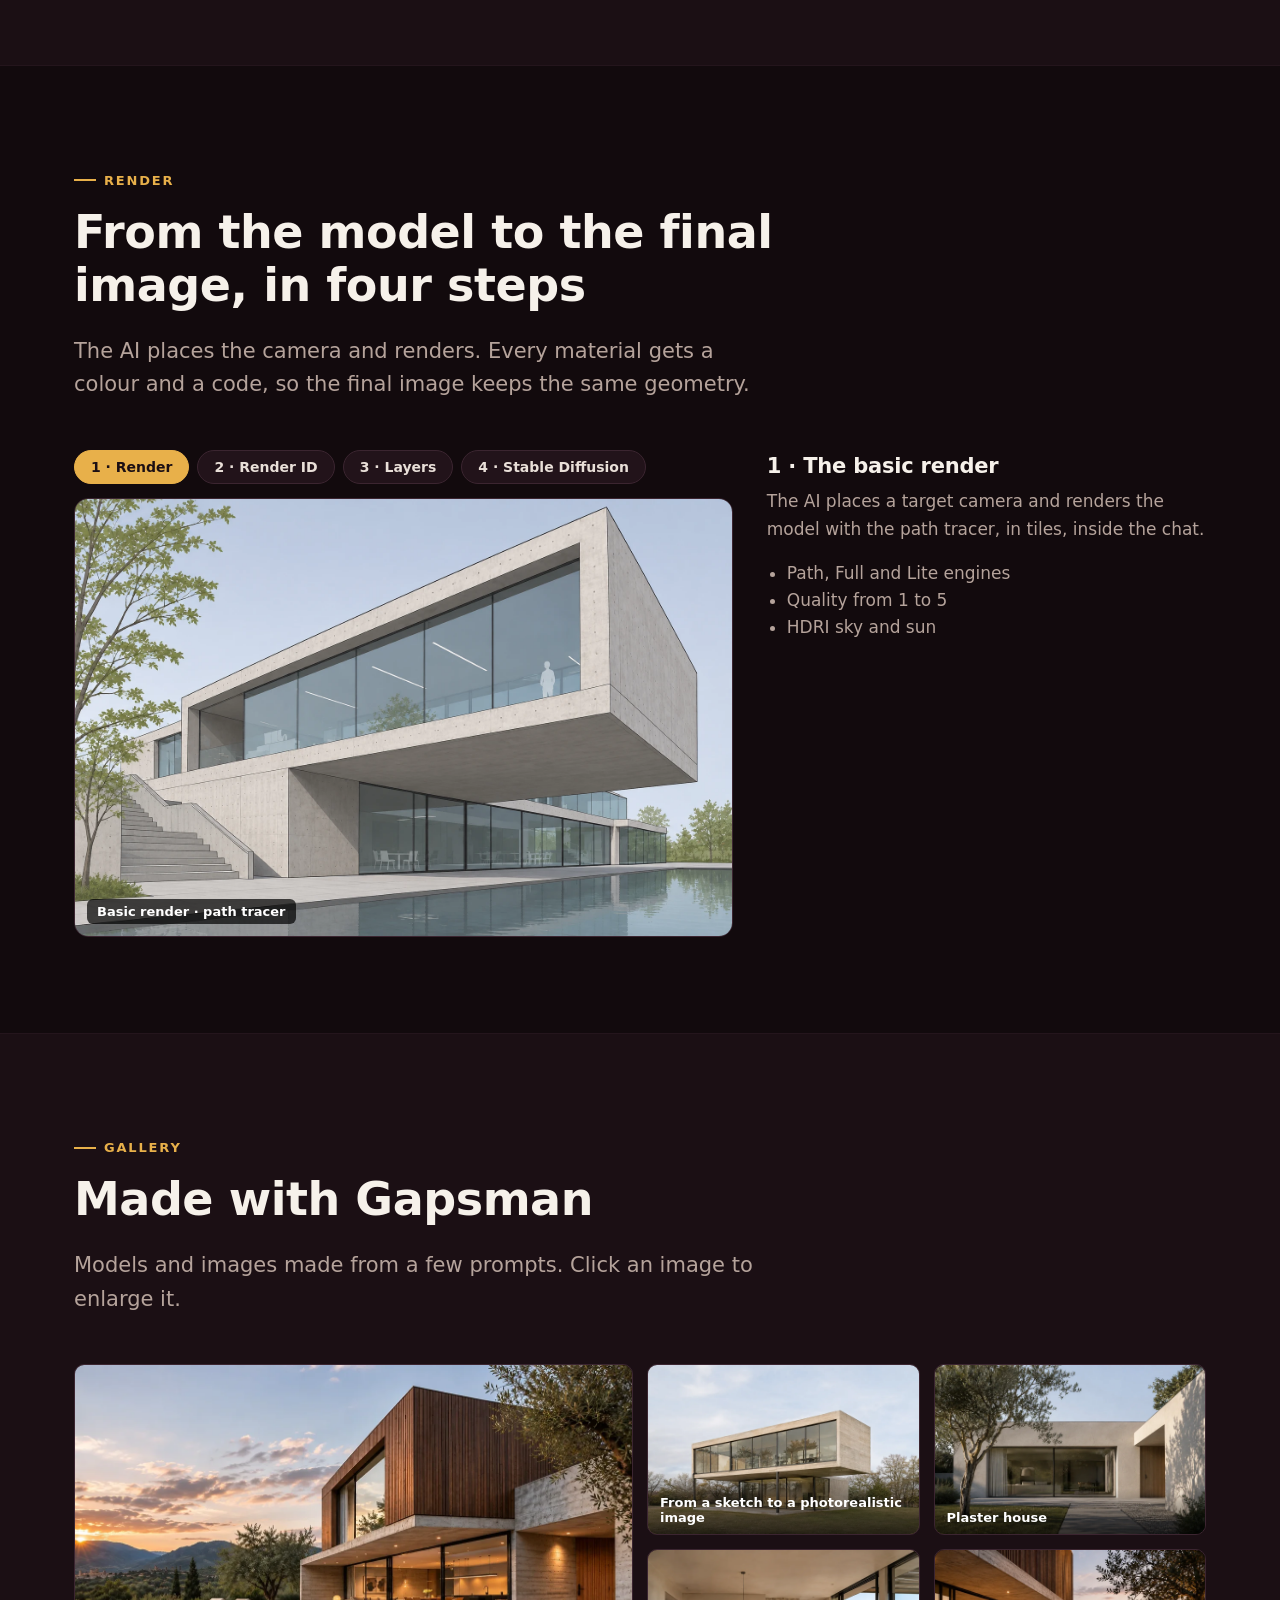
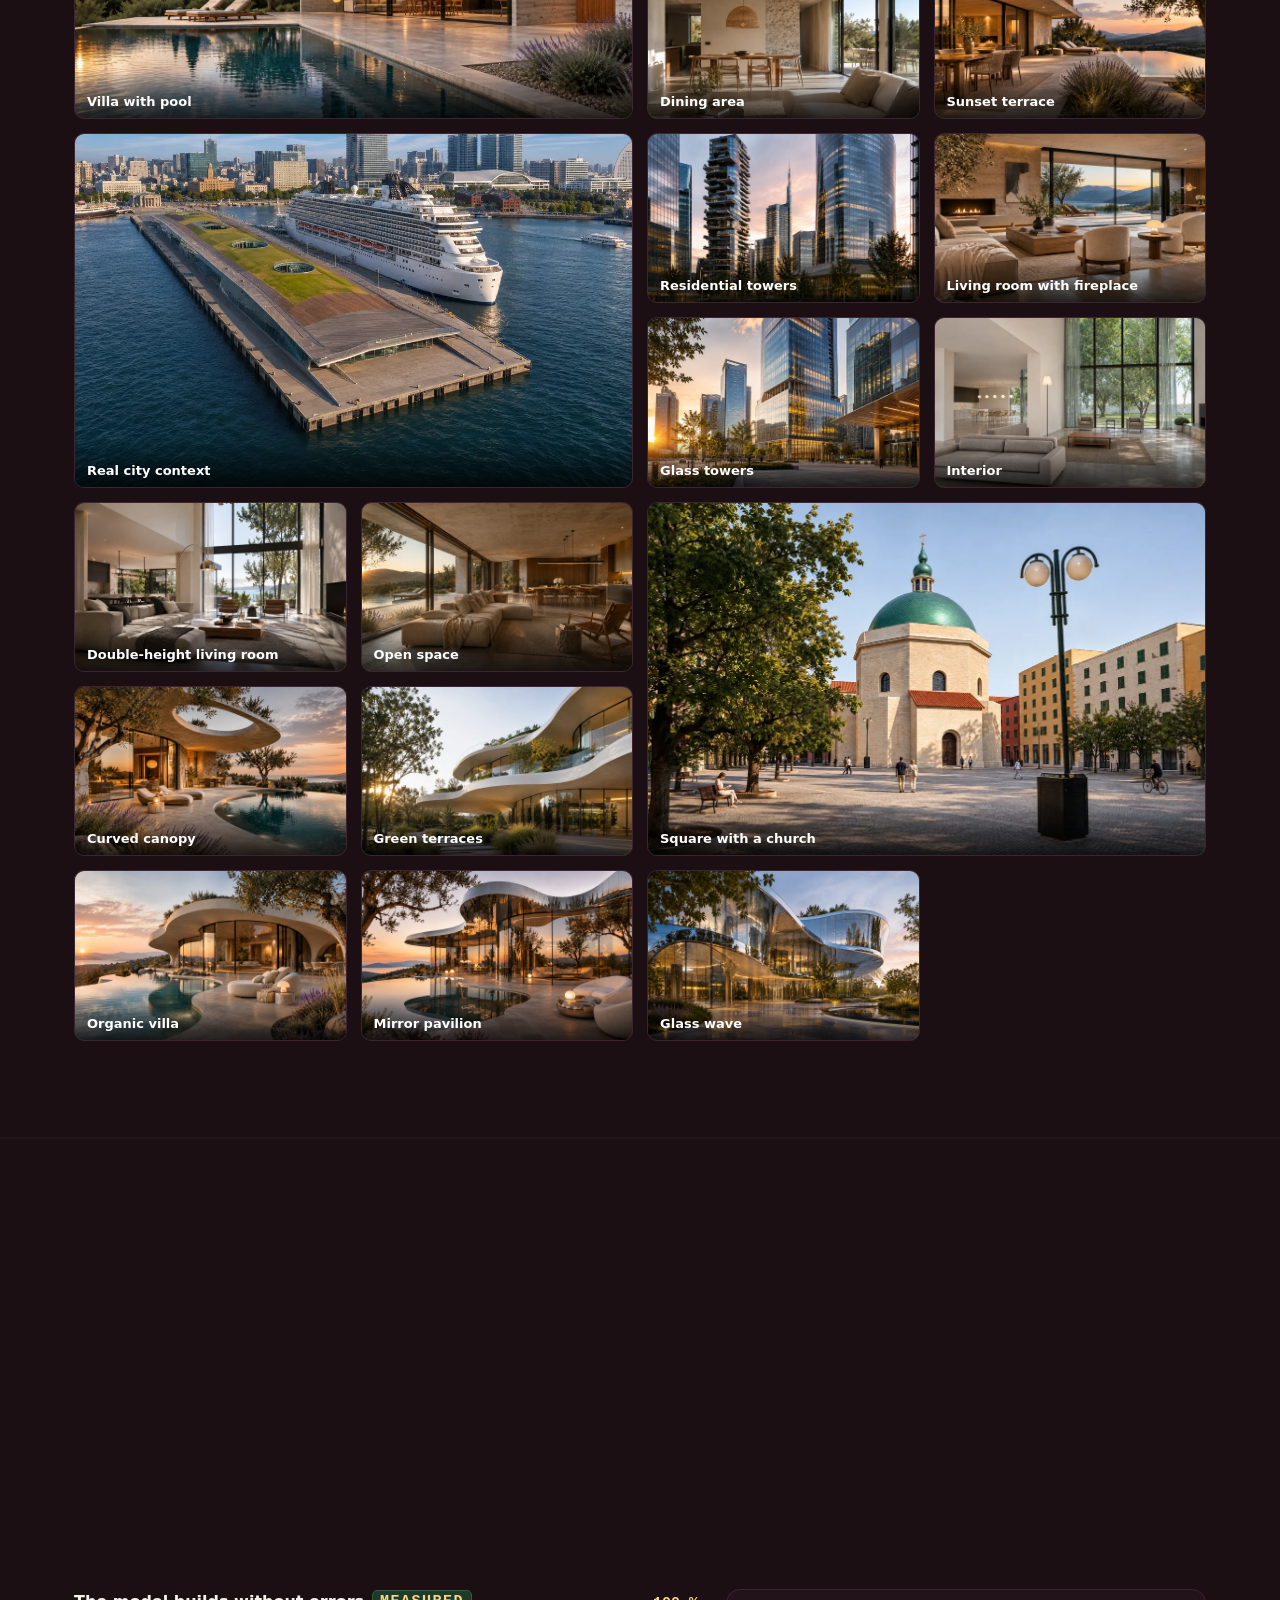
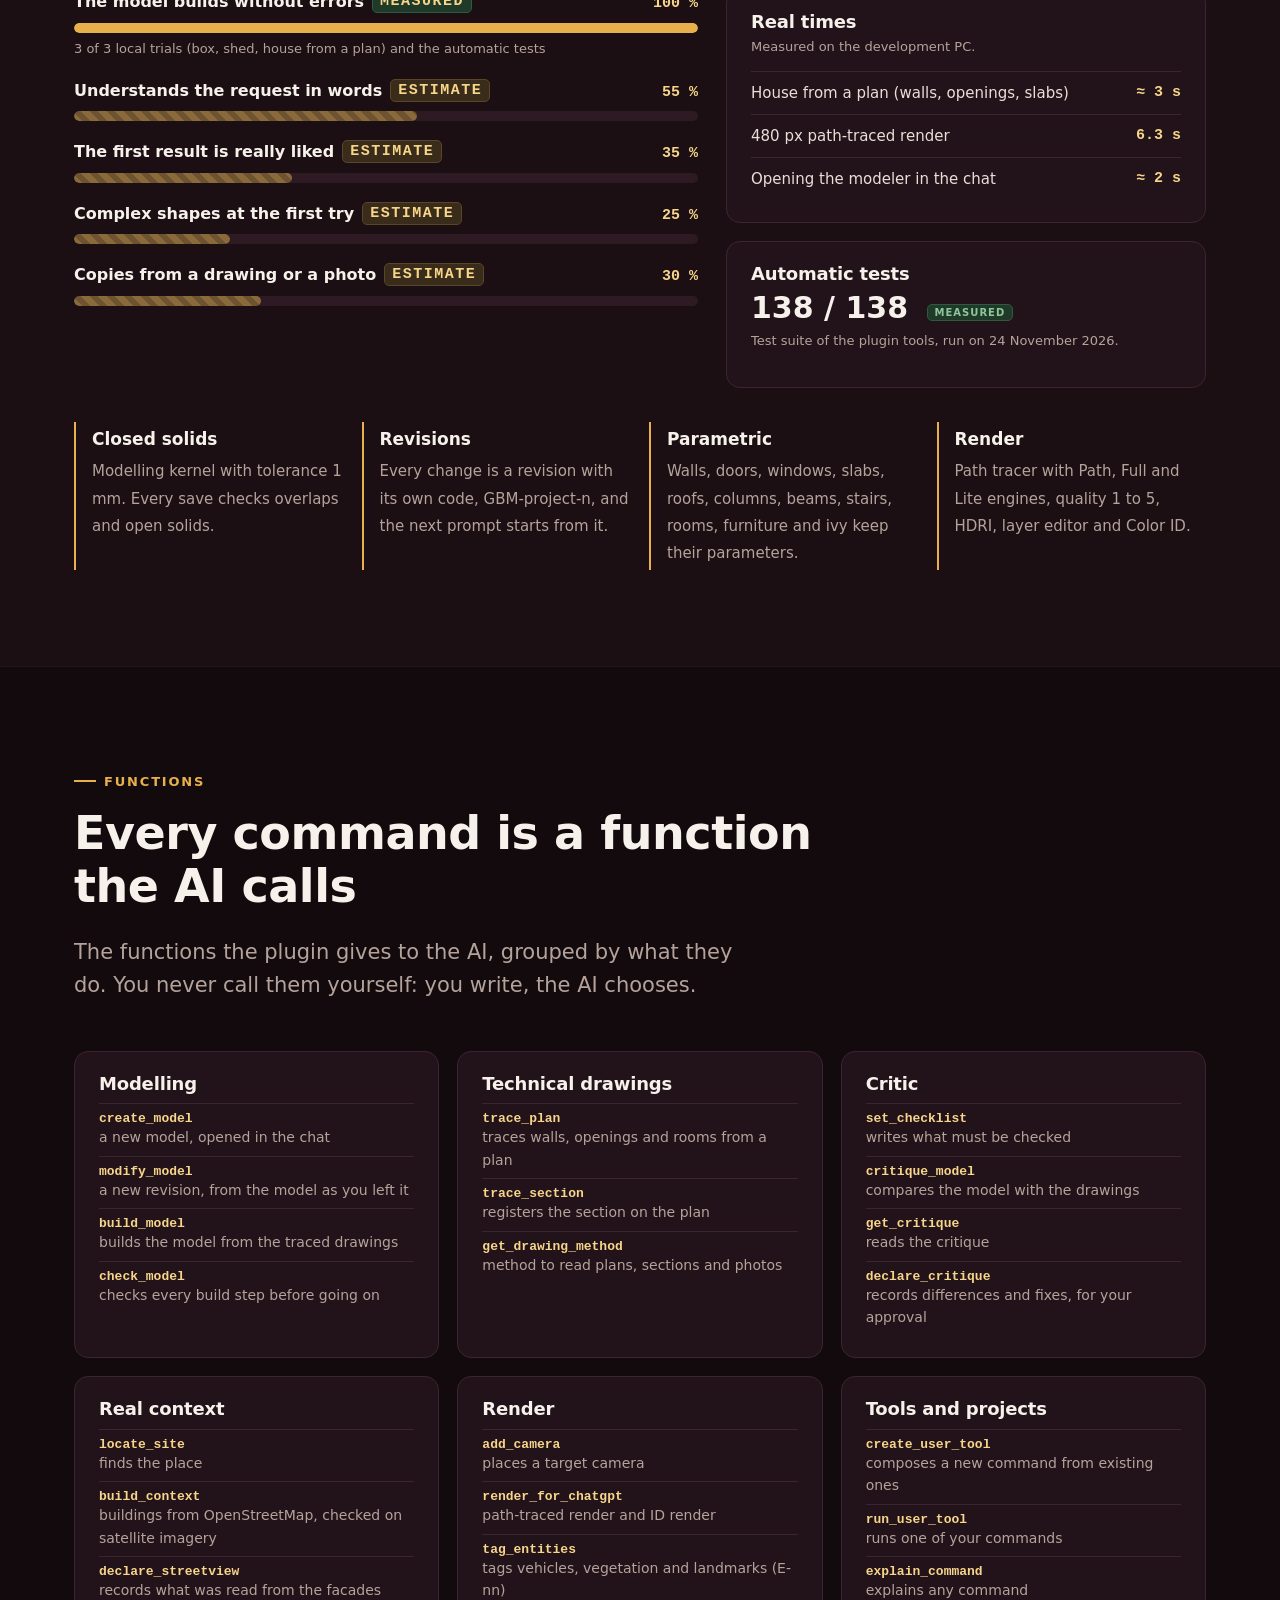
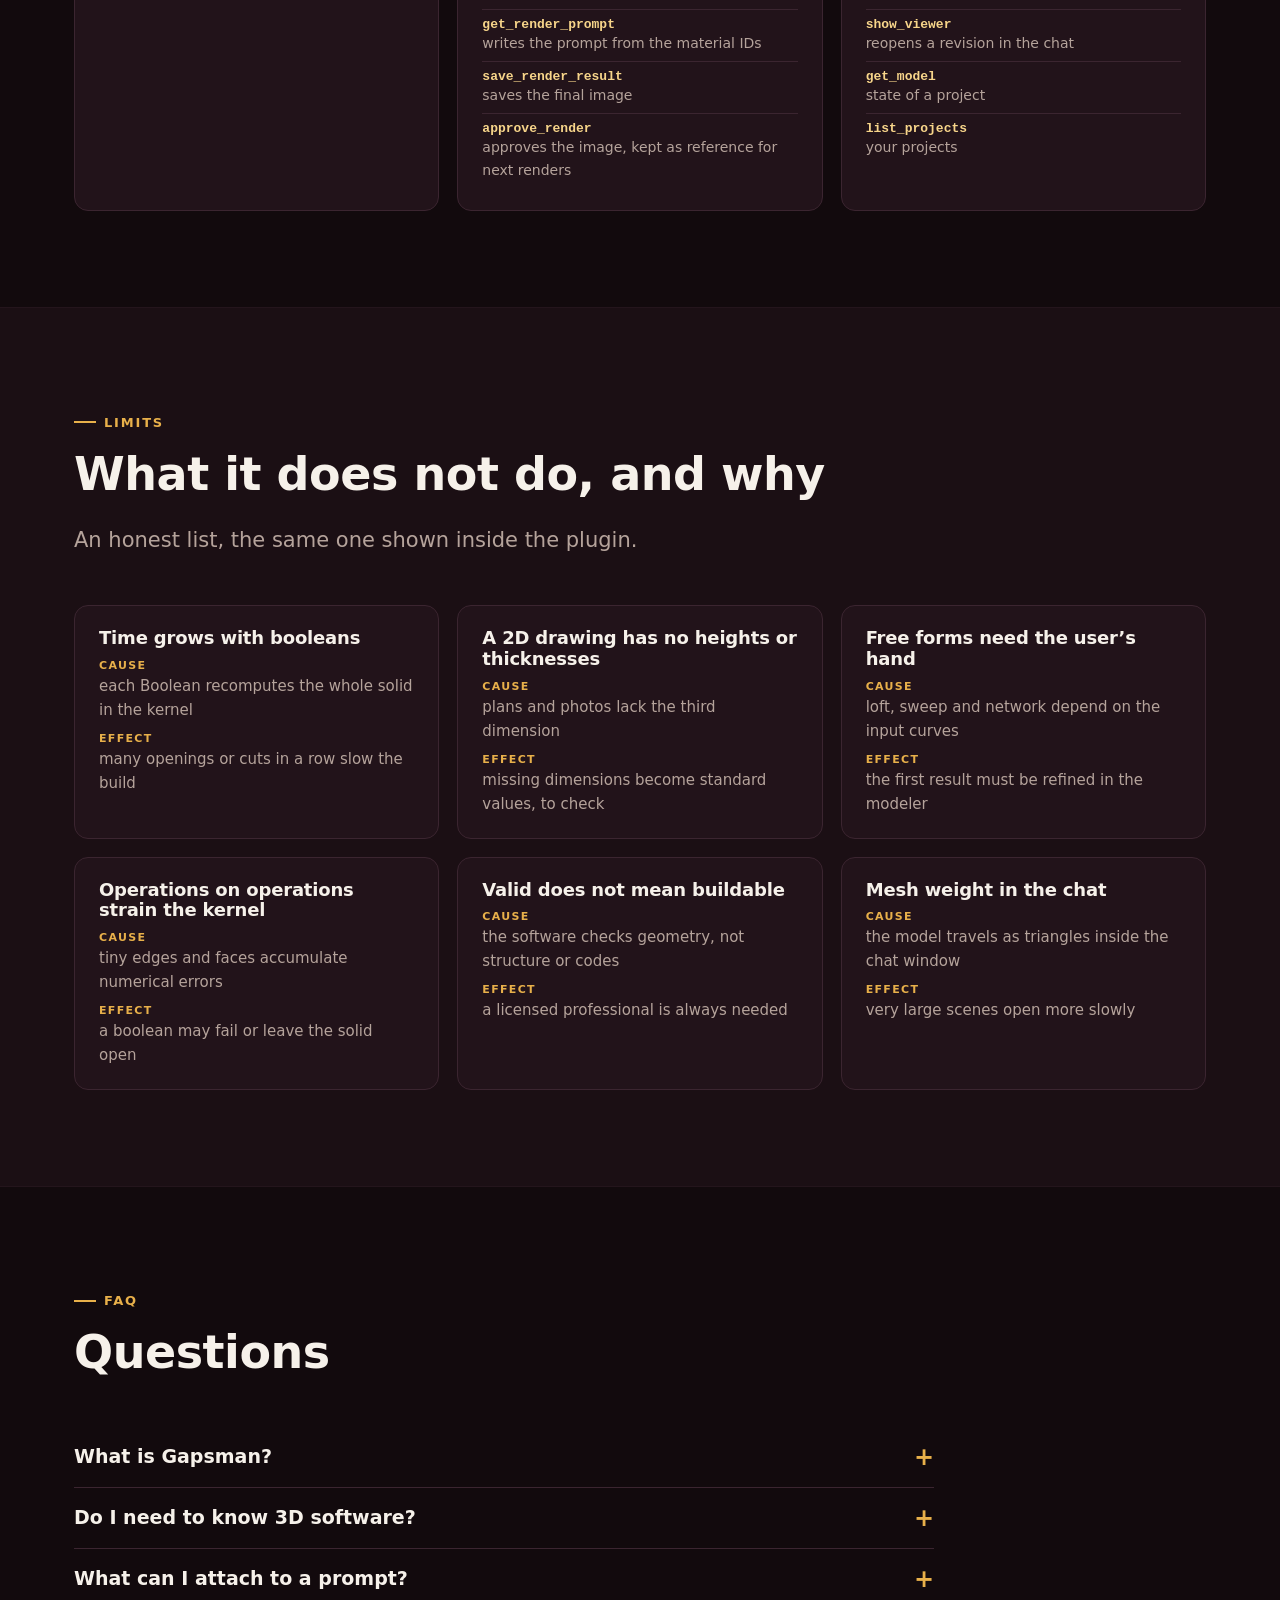
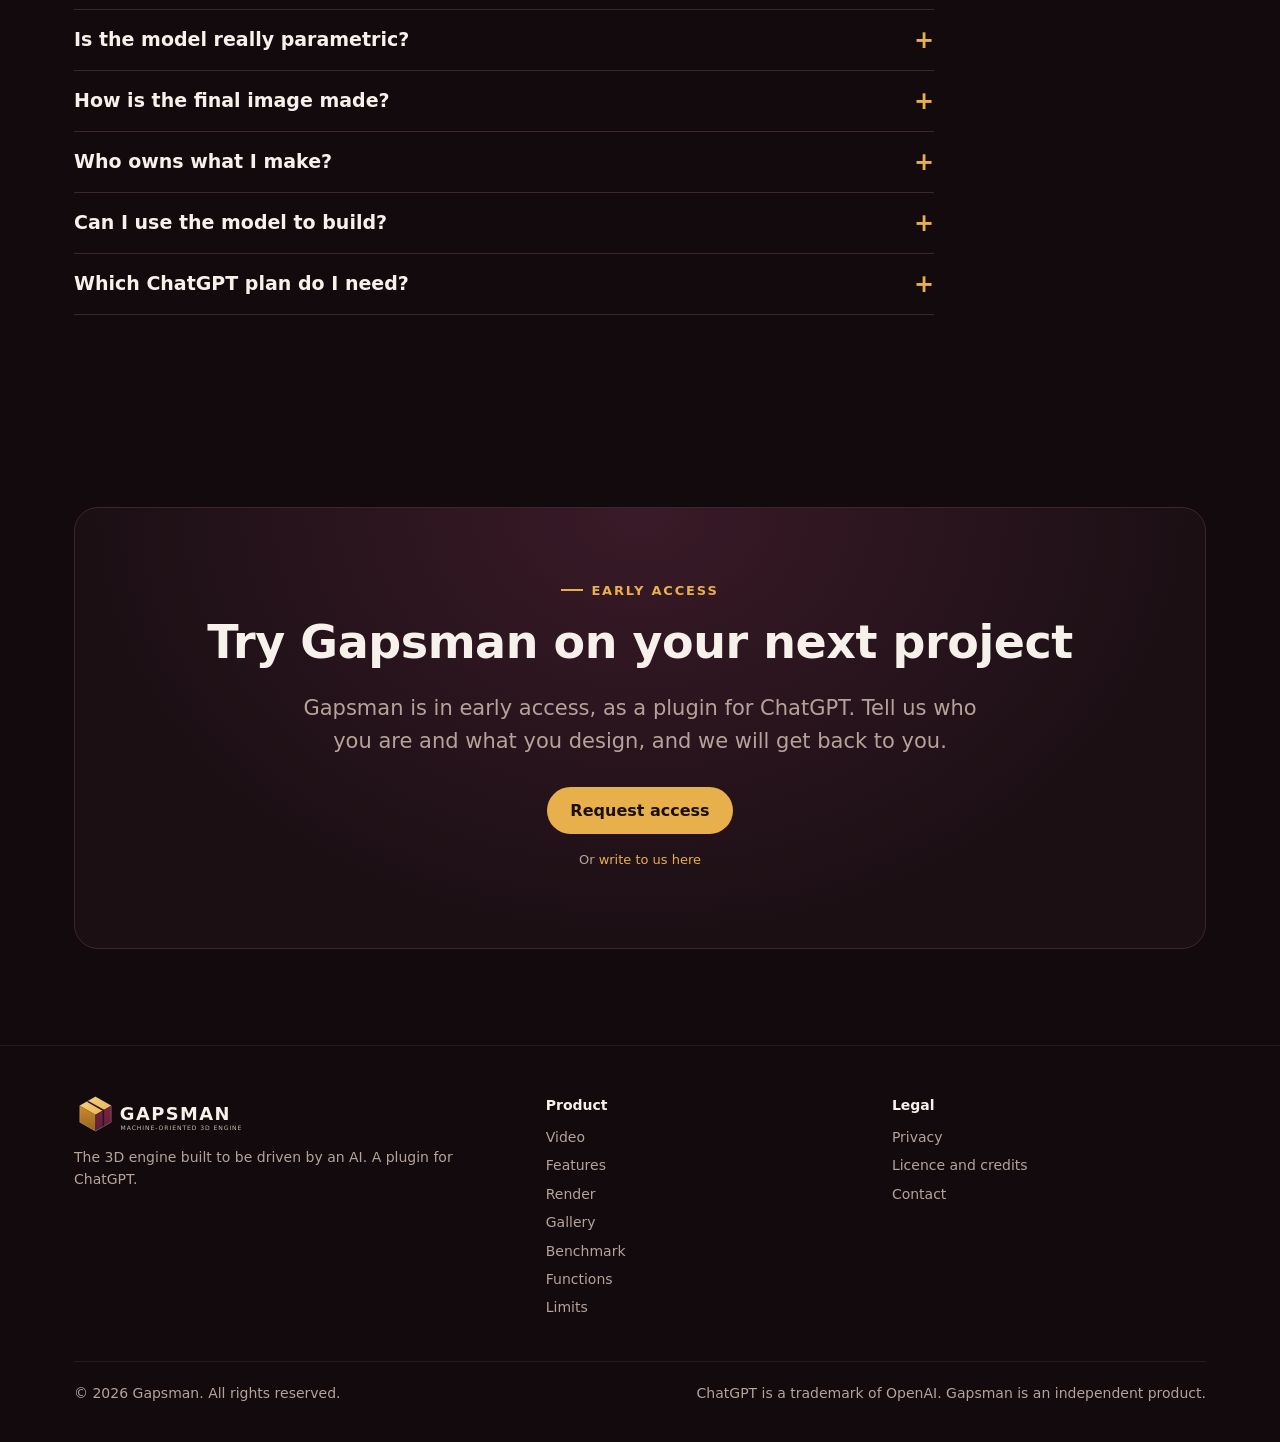
==== commit 606b6fa3: "Contact box for every MoniliAI site: messages arrive by email, the address is no longer shown in the" ====
--- a/index.html
+++ b/index.html
@@ -247,8 +247,8 @@
       <div class="eyebrow">Early access</div>
       <h2>Try Gapsman on your next project</h2>
       <p class="lead">Gapsman is in early access, as a plugin for ChatGPT. Tell us who you are and what you design, and we will get back to you.</p>
-      <a class="btn pri" href="mailto:scrvlr80@gmail.com?subject=Gapsman%20early%20access">Request access</a>
-      <p class="note" style="margin-top:16px">Write to <a href="mailto:scrvlr80@gmail.com">scrvlr80@gmail.com</a></p>
+      <a class="btn pri" href="https://monili-vlr.github.io/#contact" data-mai-contact="Gapsman early access">Request access</a>
+      <p class="note" style="margin-top:16px">Or <a href="https://monili-vlr.github.io/#contact" data-mai-contact="Gapsman">write to us here</a></p>
     </div>
   </div>
 </section>
@@ -259,12 +259,13 @@
     <div class="cols">
       <div><img src="img/logo.svg" alt="Gapsman" width="185" height="40" style="height:40px;width:auto;margin-bottom:12px"><p>The 3D engine built to be driven by an AI. A plugin for ChatGPT.</p></div>
       <div><h4>Product</h4><ul><li><a href="#video">Video</a></li><li><a href="#features">Features</a></li><li><a href="#render">Render</a></li><li><a href="#gallery">Gallery</a></li><li><a href="#benchmark">Benchmark</a></li><li><a href="#functions">Functions</a></li><li><a href="#limits">Limits</a></li></ul></div>
-      <div><h4>Legal</h4><ul><li><a href="privacy.html">Privacy</a></li><li><a href="legal.html">Licence and credits</a></li><li><a href="mailto:scrvlr80@gmail.com">Contact</a></li></ul></div>
+      <div><h4>Legal</h4><ul><li><a href="privacy.html">Privacy</a></li><li><a href="legal.html">Licence and credits</a></li><li><a href="https://monili-vlr.github.io/#contact" data-mai-contact="Gapsman">Contact</a></li></ul></div>
     </div>
     <div class="base"><span>© 2026 Gapsman. All rights reserved.</span><span>ChatGPT is a trademark of OpenAI. Gapsman is an independent product.</span></div>
   </div>
 </footer>
 
 <script src="site.js" defer></script>
+<script src="https://monili-vlr.github.io/contact.js" defer></script>
 </body>
 </html>
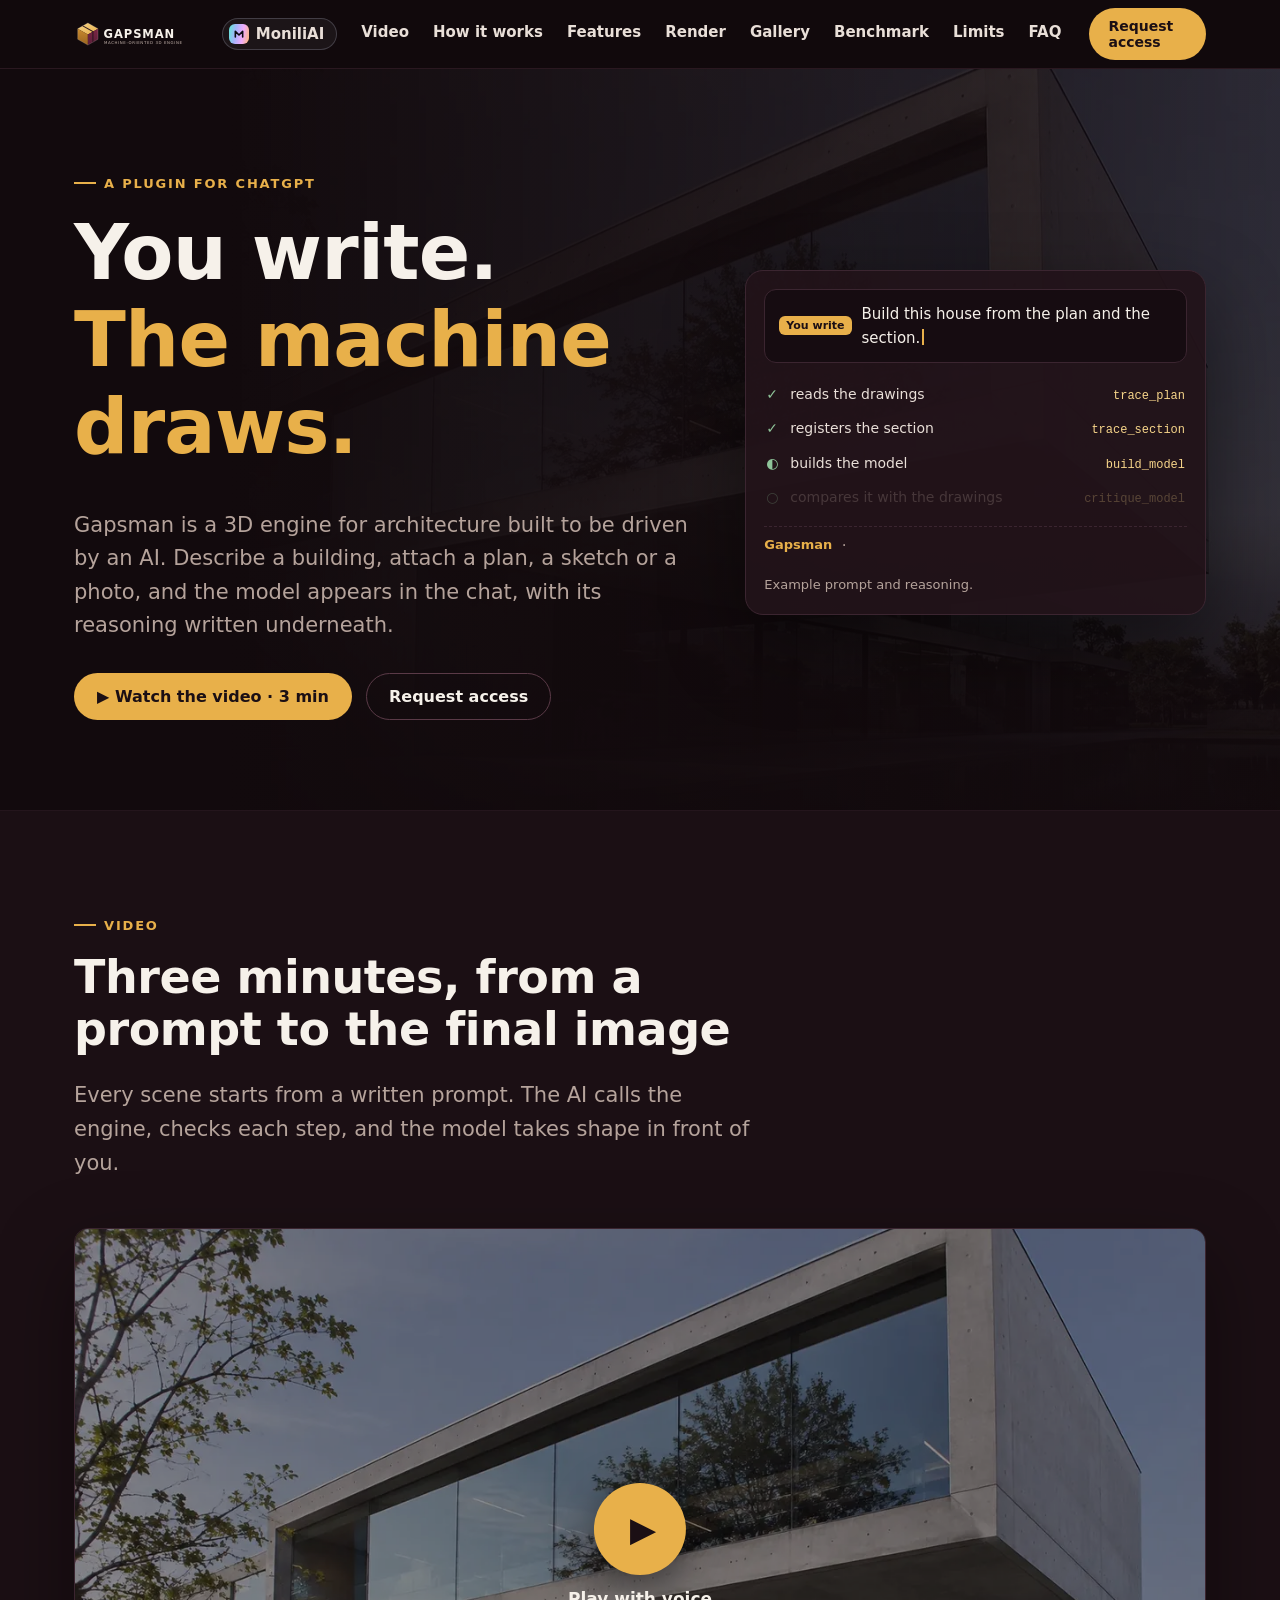
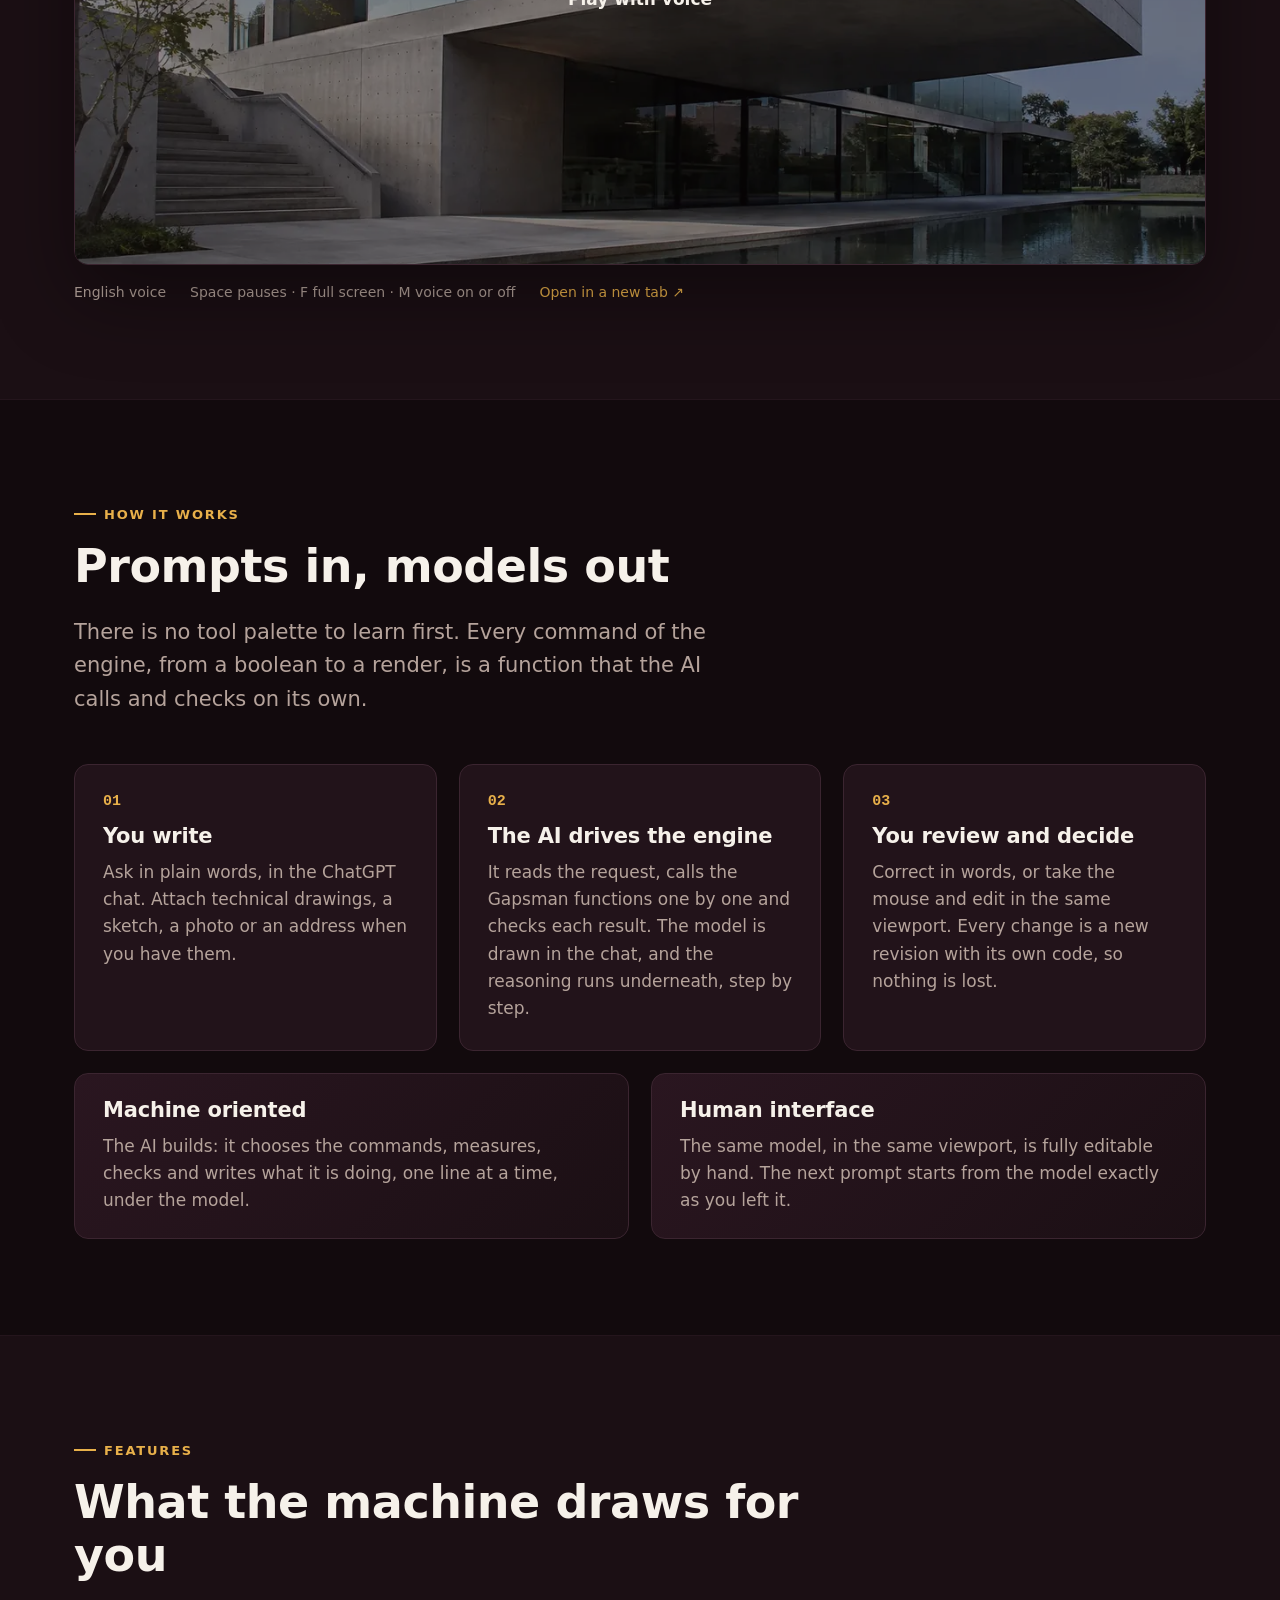
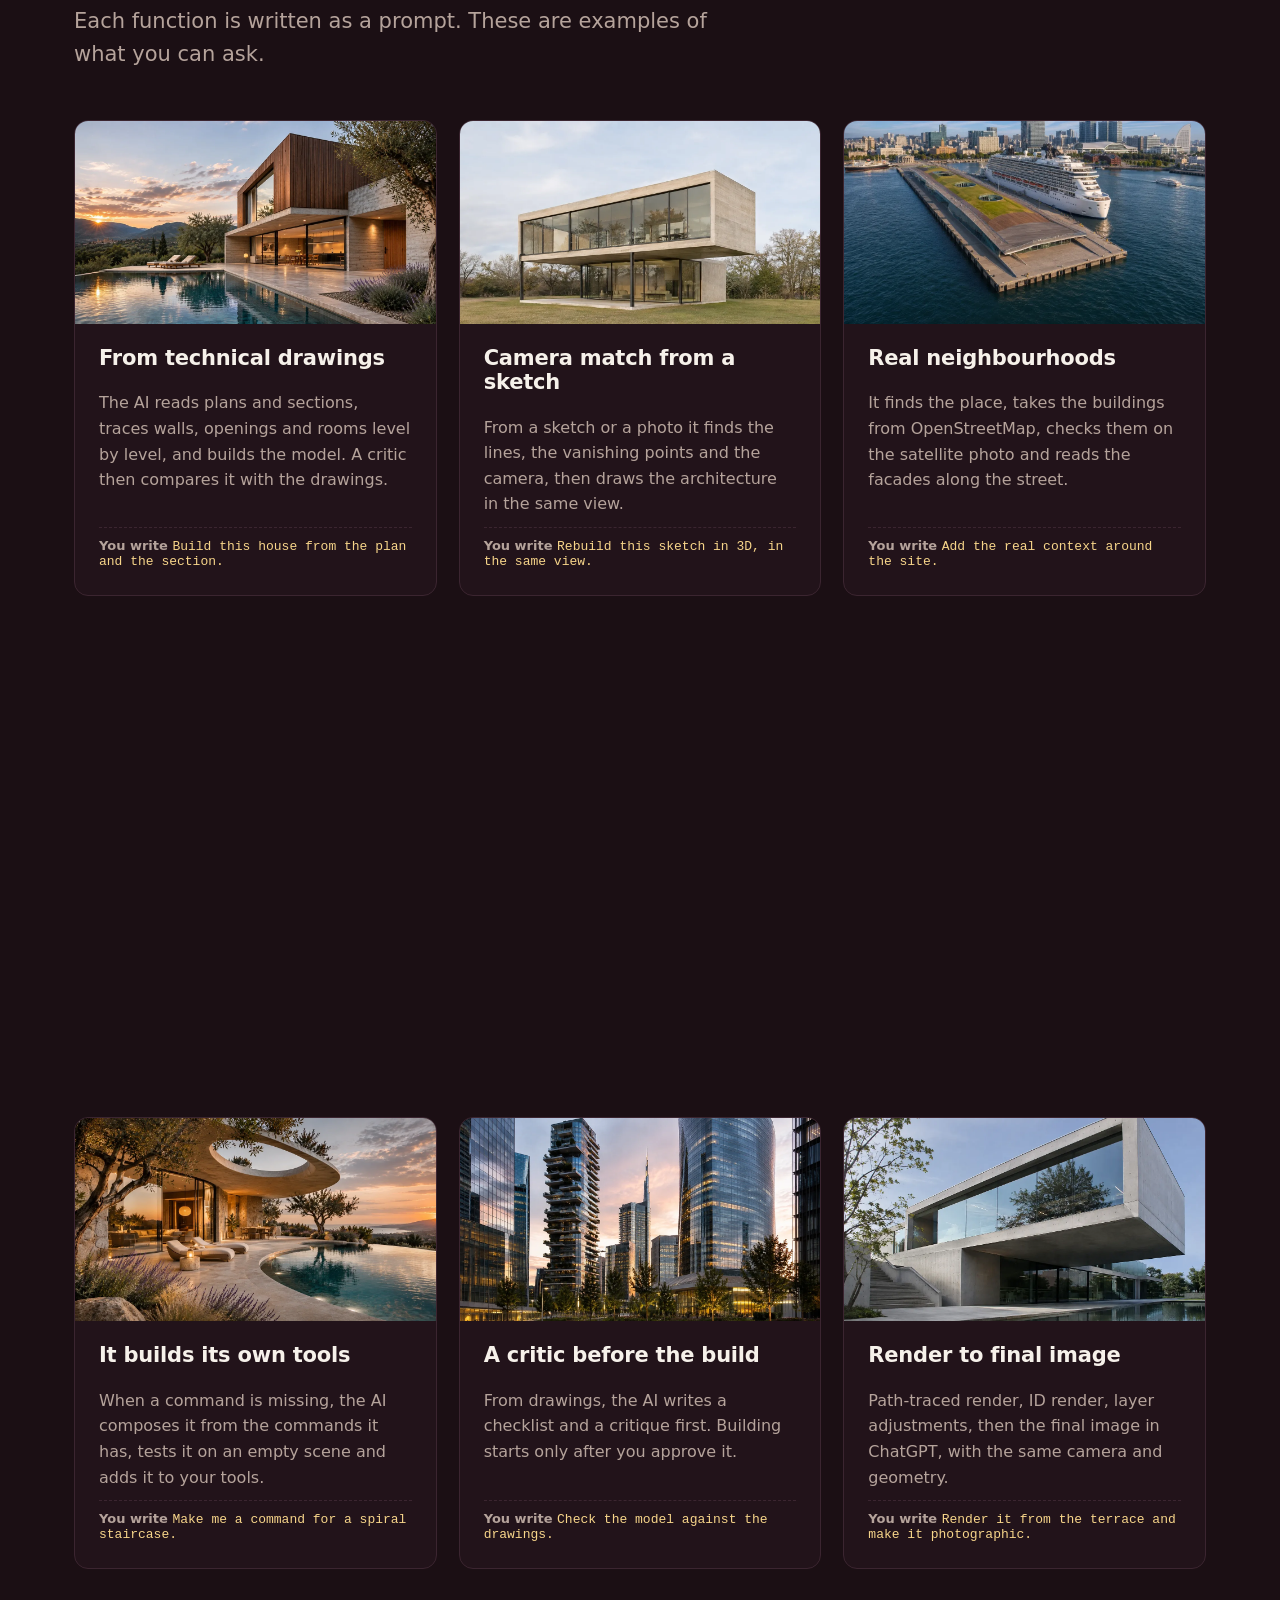
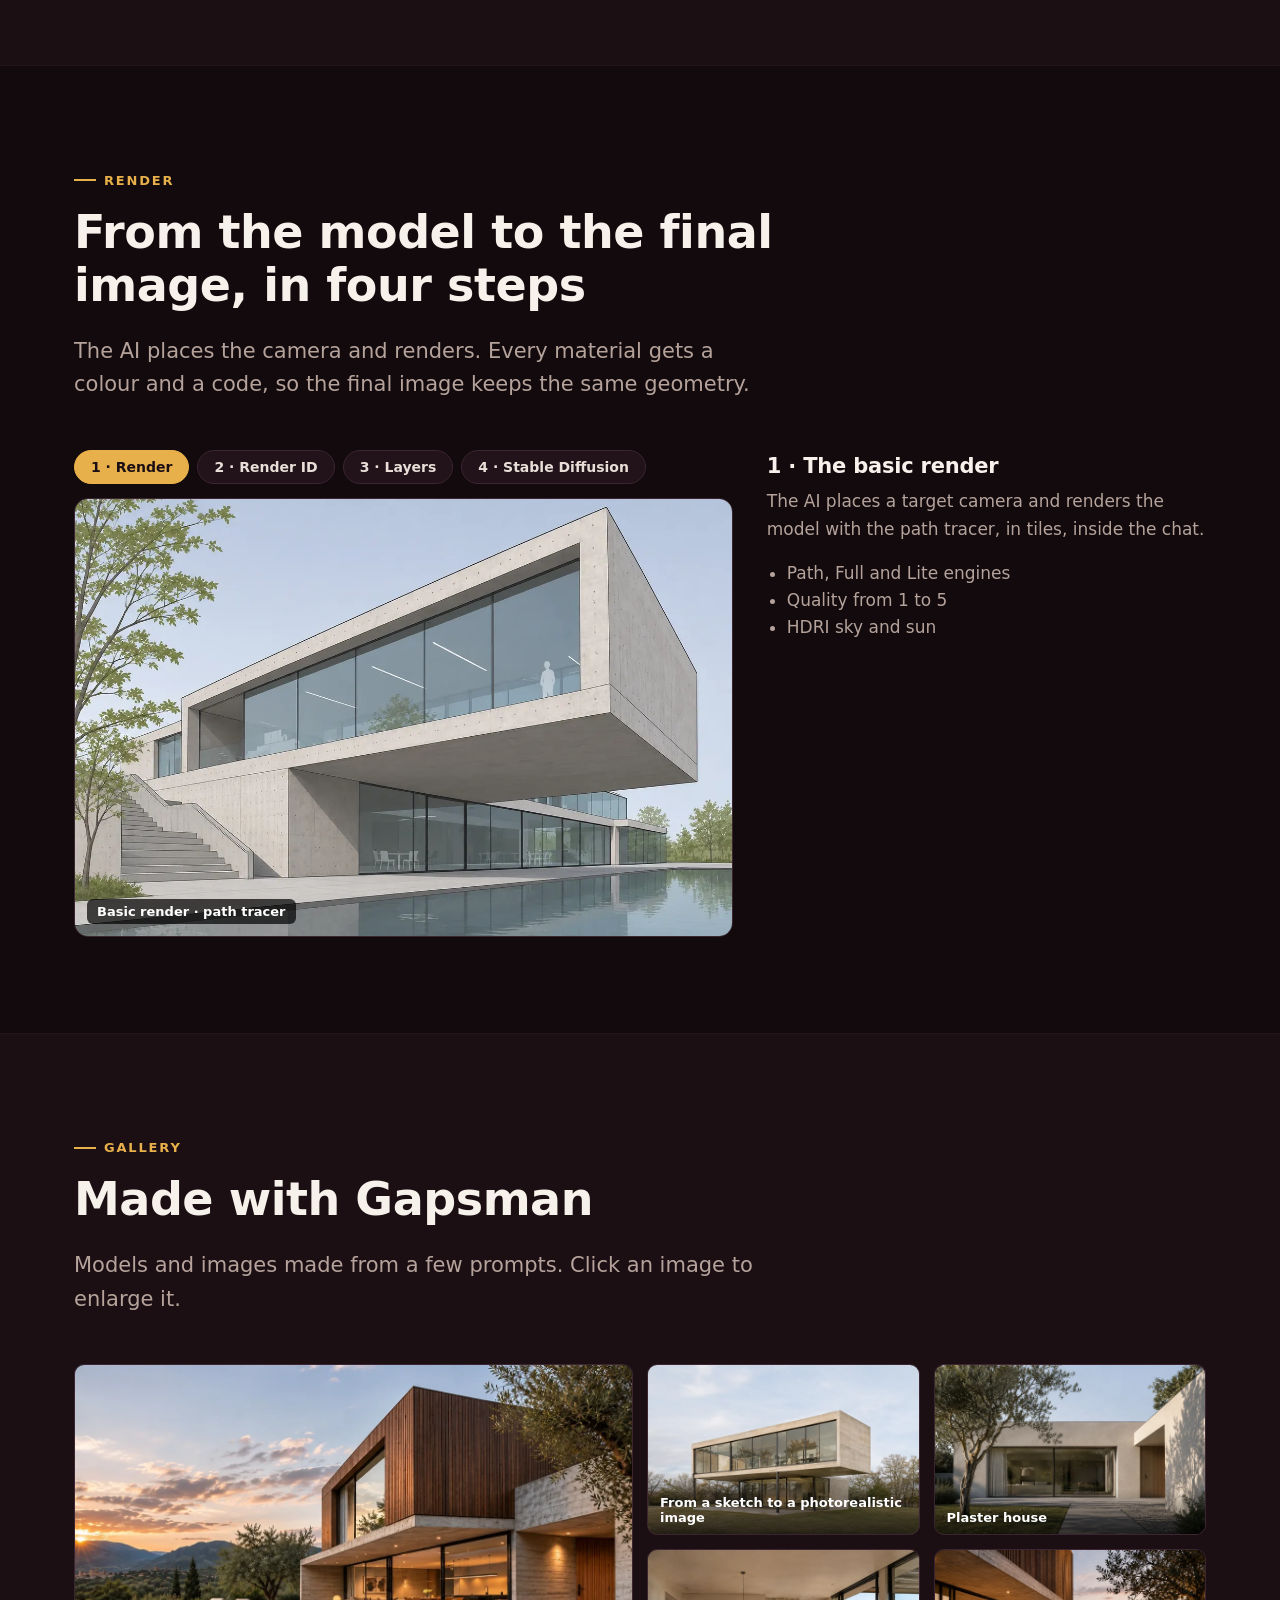
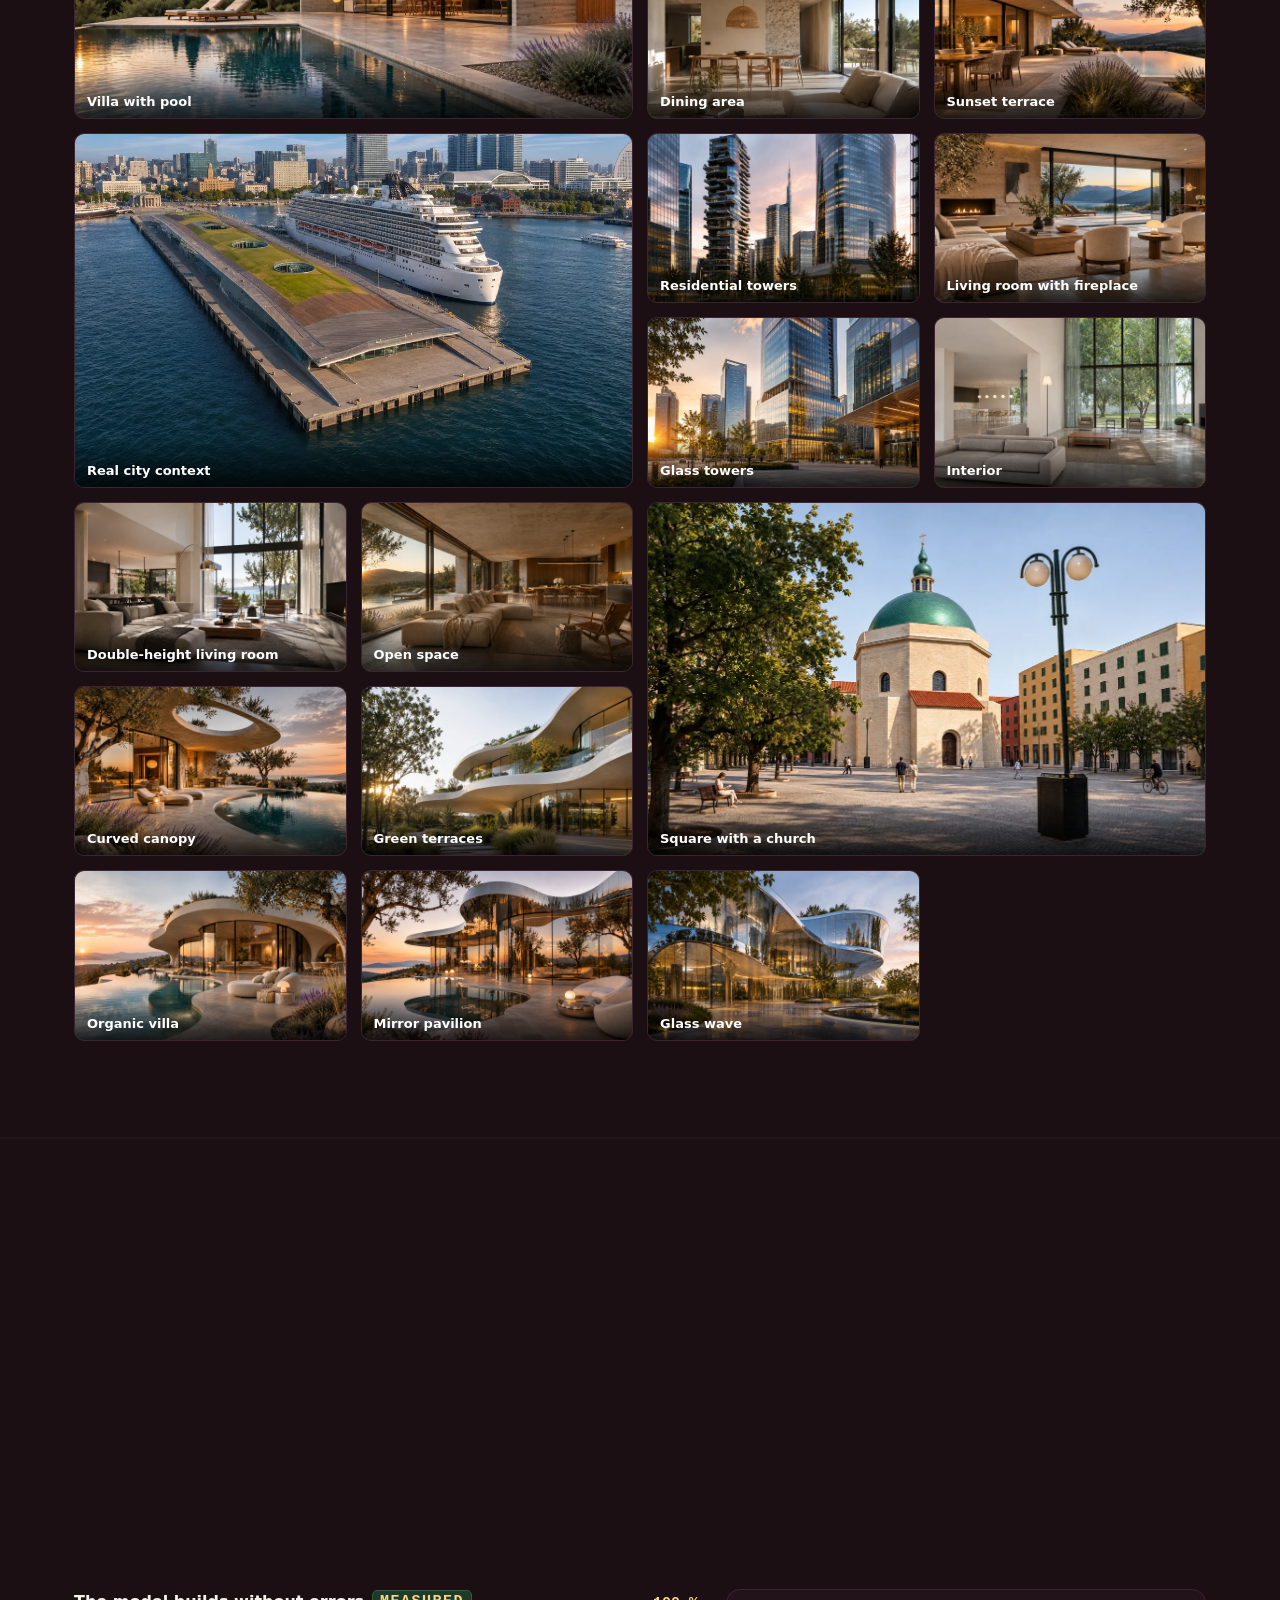
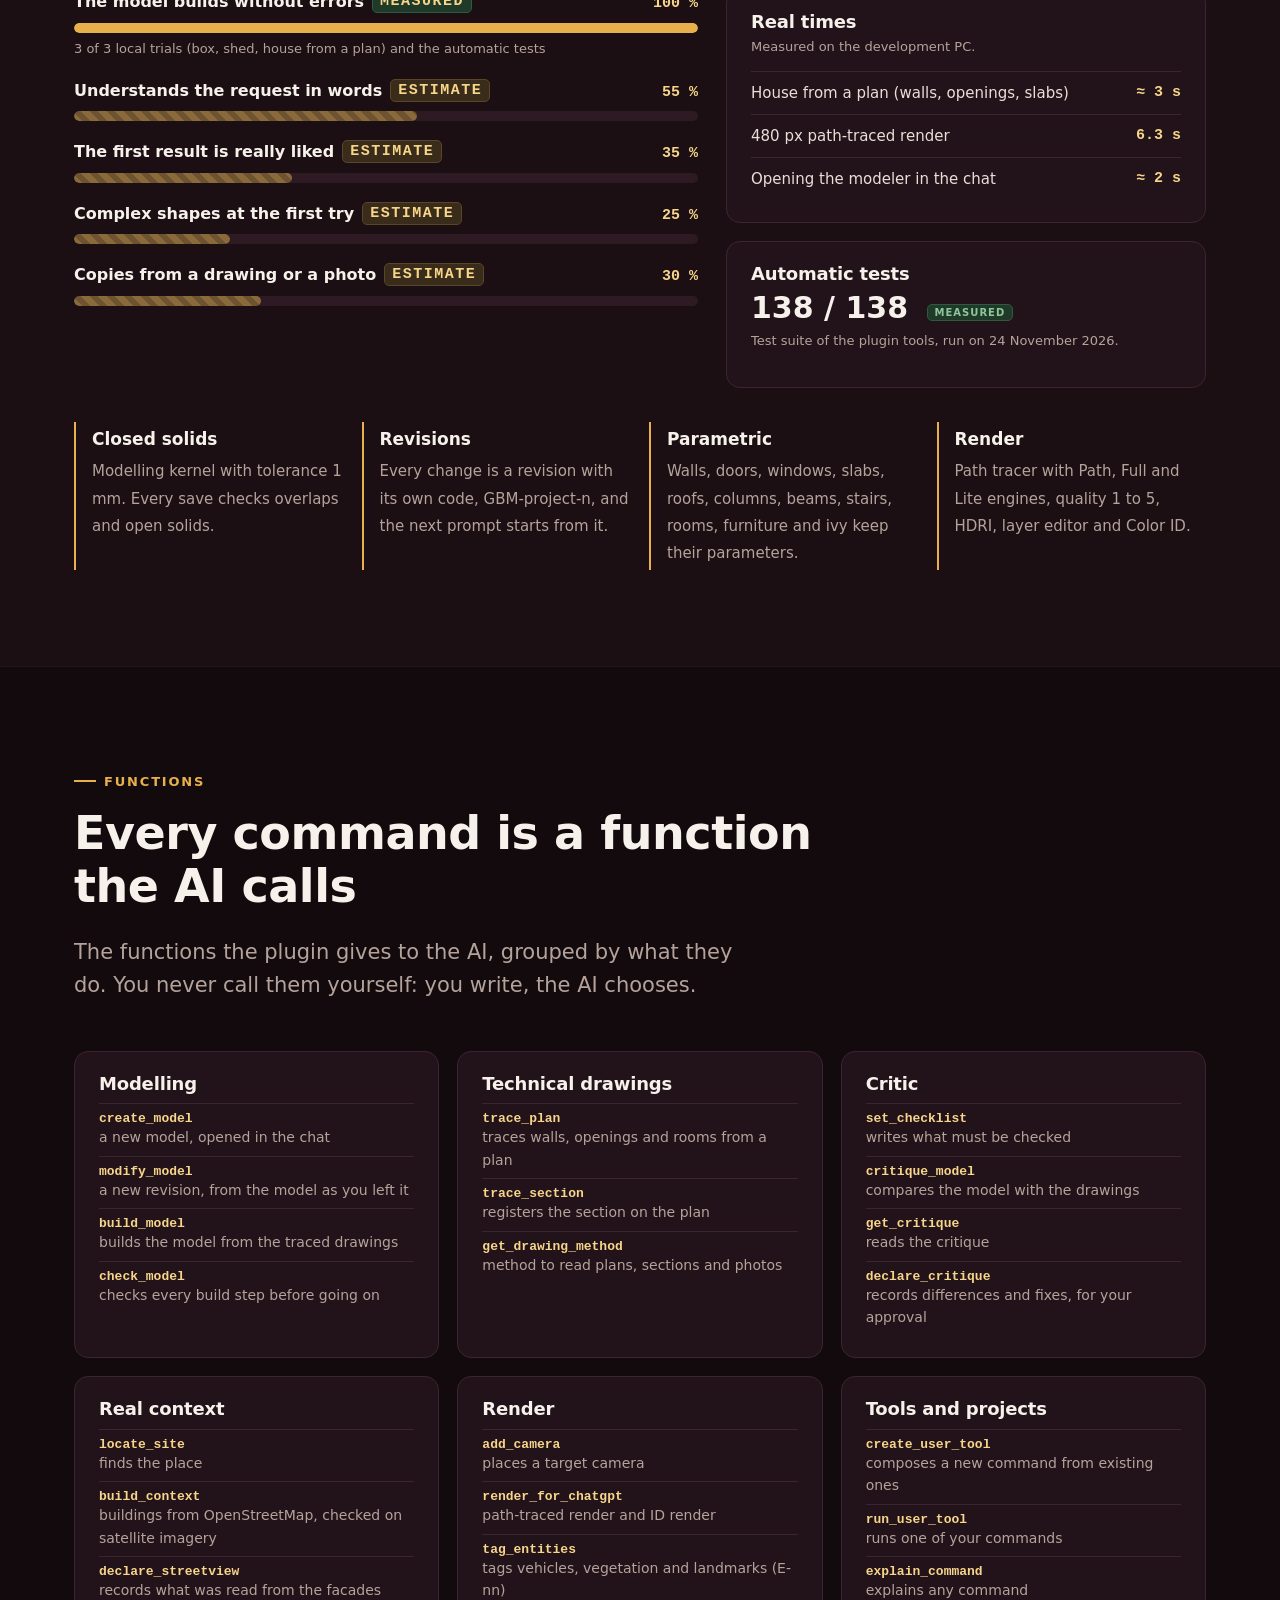
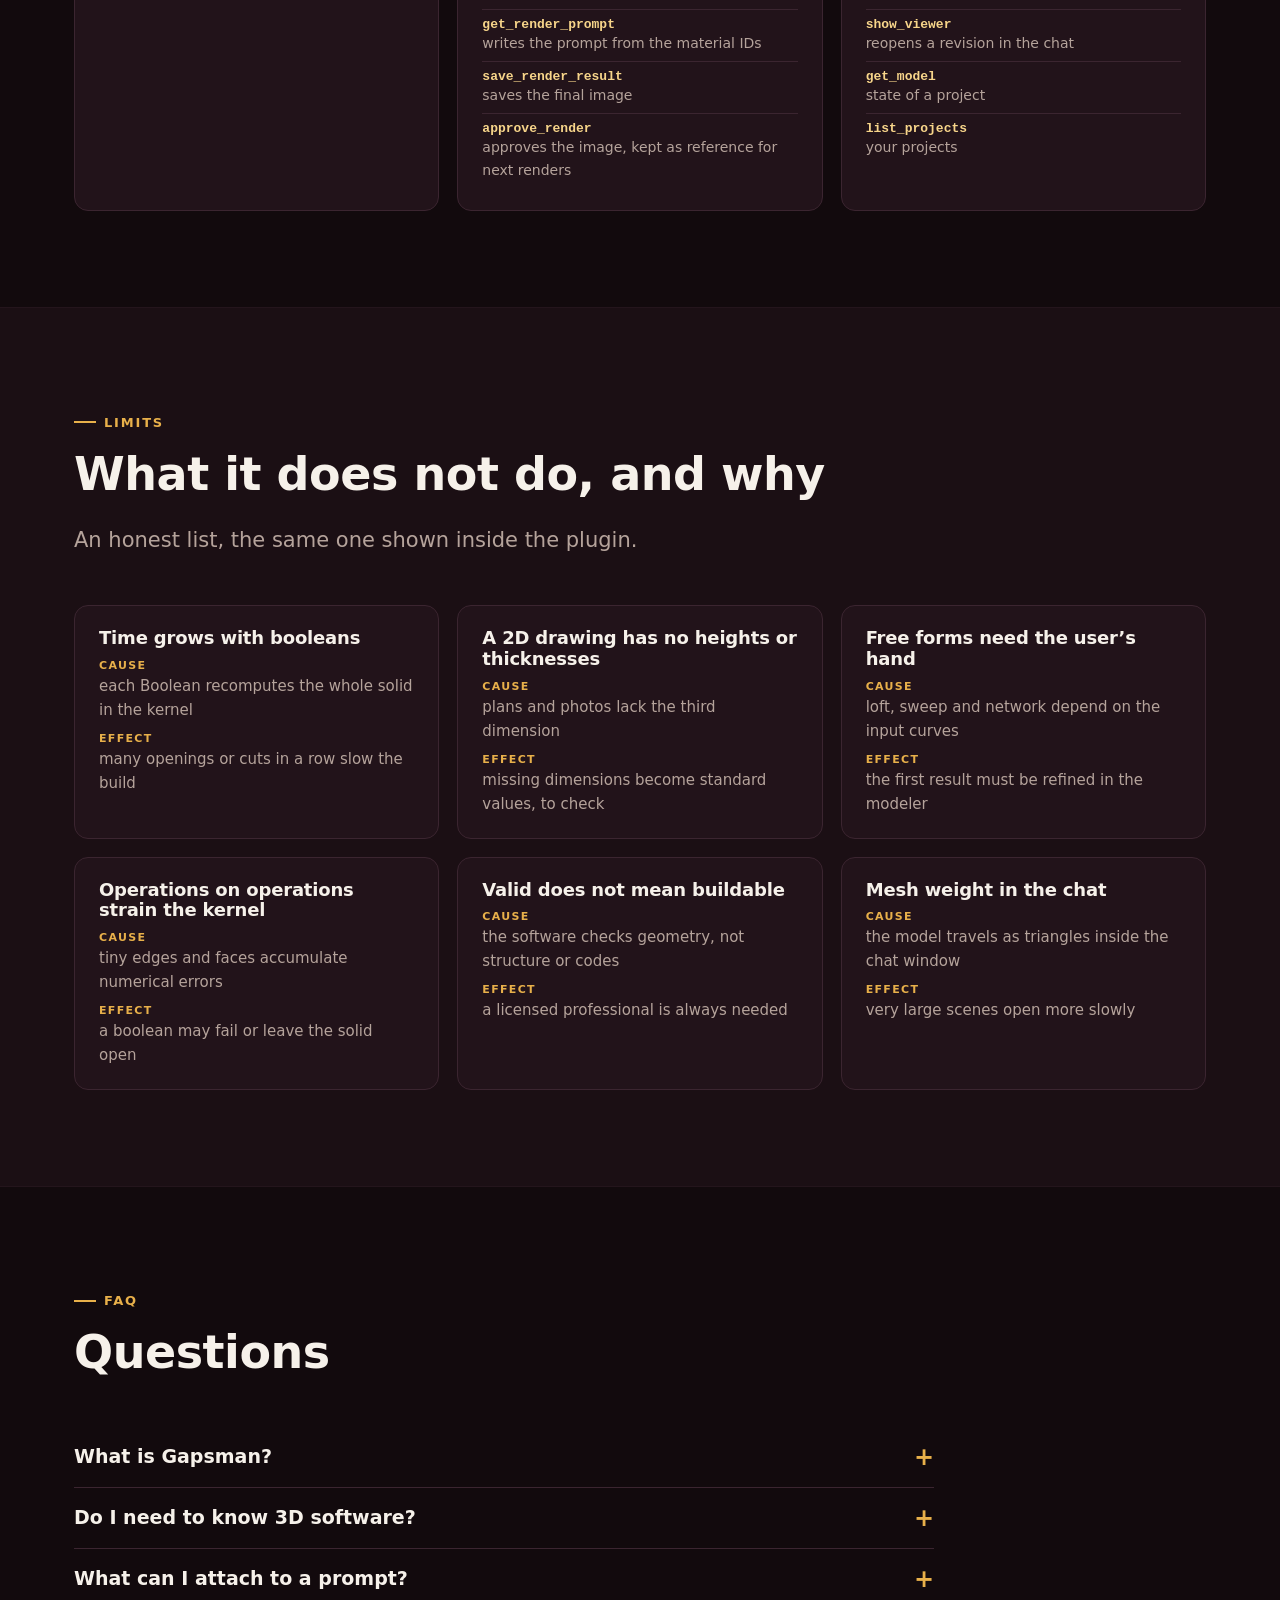
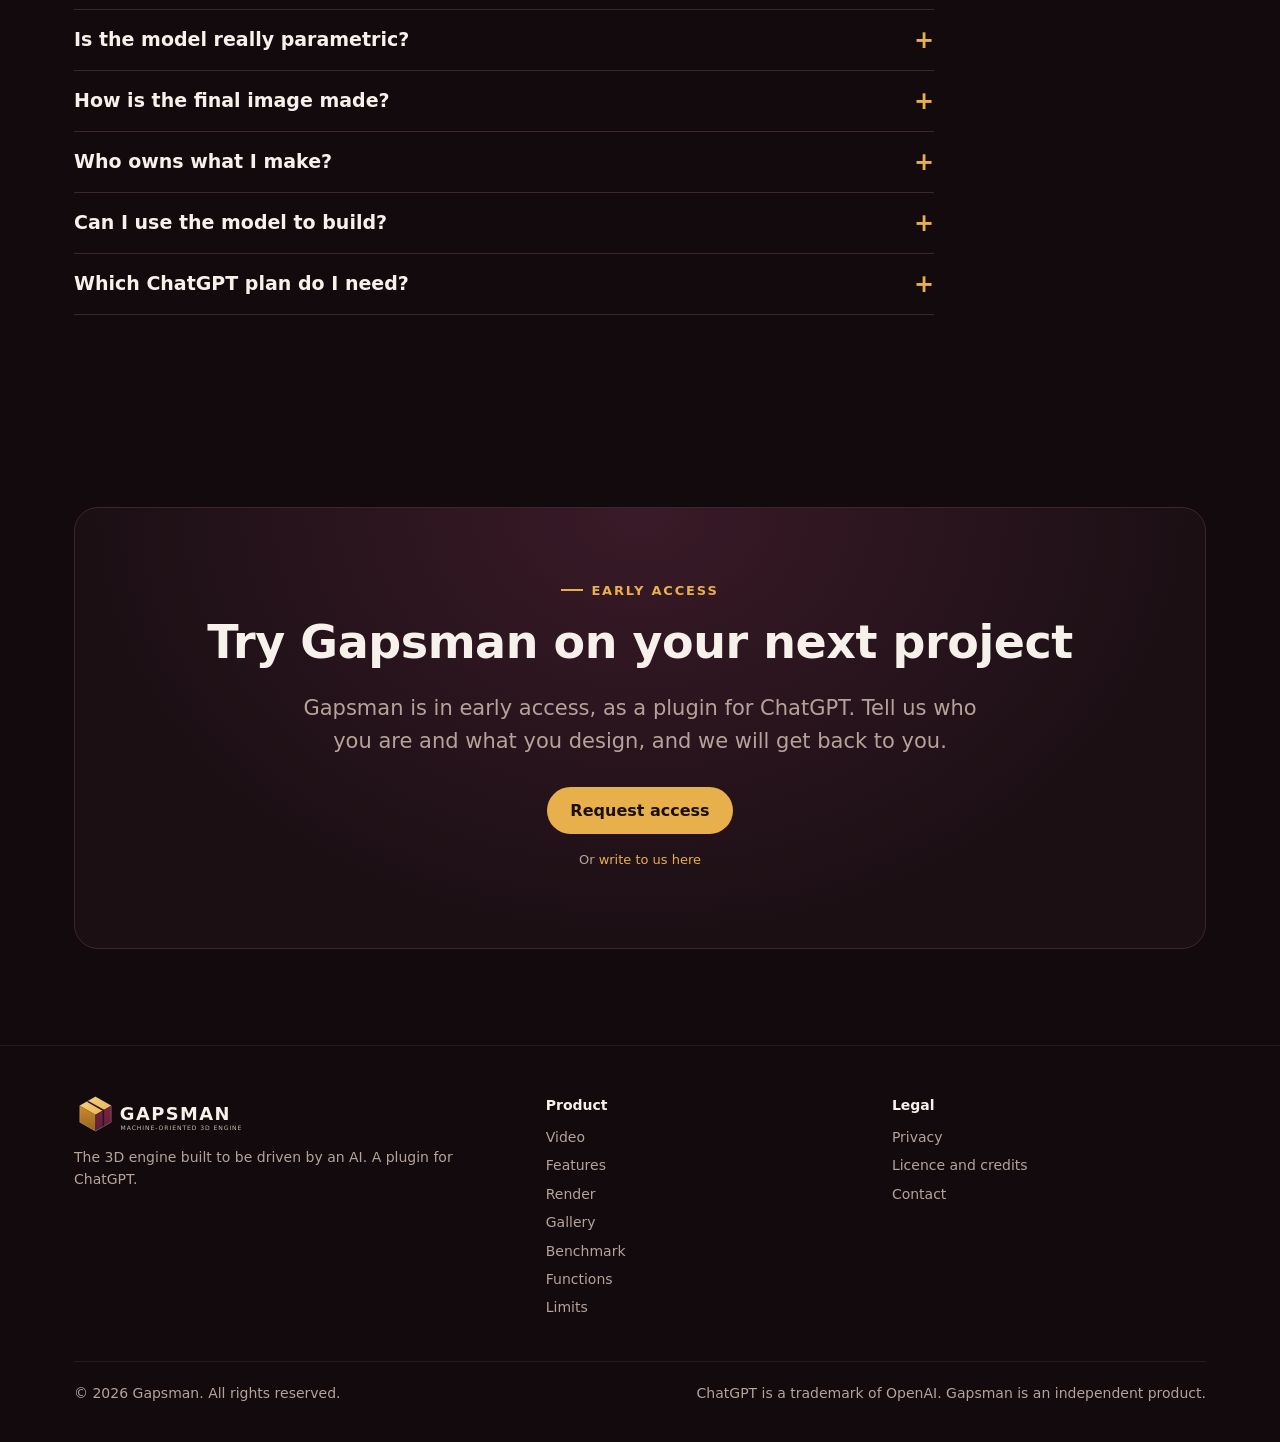
==== commit 7c7d2026: "Faster pages: adaptive animations, lighter images, content never hidden if a script is late Co-Autho" ====
--- a/index.html
+++ b/index.html
@@ -22,6 +22,7 @@
 .mai-home:hover{border-color:#A5B4FC;text-decoration:none}
 .mai-home i{width:20px;height:20px;border-radius:6px;display:grid;place-items:center;background:linear-gradient(100deg,#5EEAD4,#A5B4FC 34%,#F0ABFC 66%,#FDBA74);flex:none}
 .mai-home i svg{width:12px;height:12px}</style>
+<script>document.documentElement.classList.add('js');setTimeout(function(){if(!window.__siteOK)document.documentElement.classList.remove('js')},2500)</script>
 </head>
 <body>
 <a class="skip" href="#main">Skip to content</a>
@@ -144,10 +145,10 @@
           <button role="tab" aria-selected="false" data-k="3">4 · Stable Diffusion</button>
         </div>
         <div class="stagebox" id="stagebox">
-          <img src="img/render/1.webp" alt="Basic path-traced render" class="base">
-          <img src="img/render/3.webp" alt="" class="top3" aria-hidden="true">
-          <img src="img/render/2.webp" alt="" class="top3 id" aria-hidden="true">
-          <img src="img/render/4.webp" alt="" class="top3 sd" aria-hidden="true">
+          <img loading="lazy" decoding="async" src="img/render/1.webp" alt="Basic path-traced render" class="base">
+          <img loading="lazy" decoding="async" src="img/render/3.webp" alt="" class="top3" aria-hidden="true">
+          <img loading="lazy" decoding="async" src="img/render/2.webp" alt="" class="top3 id" aria-hidden="true">
+          <img loading="lazy" decoding="async" src="img/render/4.webp" alt="" class="top3 sd" aria-hidden="true">
           <span class="lbl" id="slbl">Basic render · path tracer</span>
         </div>
         <label class="lever" id="lever">Post-produced layer <input type="range" min="0" max="100" value="0" id="lev" aria-label="Opacity of the post-produced layer"><span class="mono" id="levv">0</span></label>
--- a/styles.css
+++ b/styles.css
@@ -58,7 +58,7 @@
 
 /* hero */
 .hero { position: relative; overflow: hidden; padding: 96px 0 90px; }
-.hero::before { content: ""; position: absolute; inset: 0; background: url(img/render/4.webp) center 40%/cover no-repeat; opacity: .32; }
+.hero::before { content: ""; position: absolute; inset: 0; background: url(img/render/hero.webp) center 40%/cover no-repeat; opacity: .32; }
 .hero::after { content: ""; position: absolute; inset: 0; background: linear-gradient(90deg, var(--bg) 18%, rgba(18,10,13,.75) 55%, rgba(18,10,13,.35)), linear-gradient(0deg, var(--bg), transparent 40%); }
 .hero .wrap { position: relative; z-index: 1; display: grid; grid-template-columns: 1.15fr .85fr; gap: 48px; align-items: center; }
 .hero h1 span { color: var(--acc); }
@@ -183,7 +183,9 @@
 .doc ul { padding-left: 22px; }
 
 /* reveal on scroll */
-.rv { opacity: 0; transform: translateY(18px); transition: opacity .7s, transform .7s; }
+/* content is hidden for the fade-in only while the page script is running; without it everything stays visible */
+.rv { transition: opacity .7s, transform .7s; }
+.js .rv:not(.in) { opacity: 0; transform: translateY(18px); }
 .rv.in { opacity: 1; transform: none; }
 @media (prefers-reduced-motion: reduce) { .rv { opacity: 1; transform: none; transition: none; } html { scroll-behavior: auto; } .chat .typed::after { animation: none; } }
 
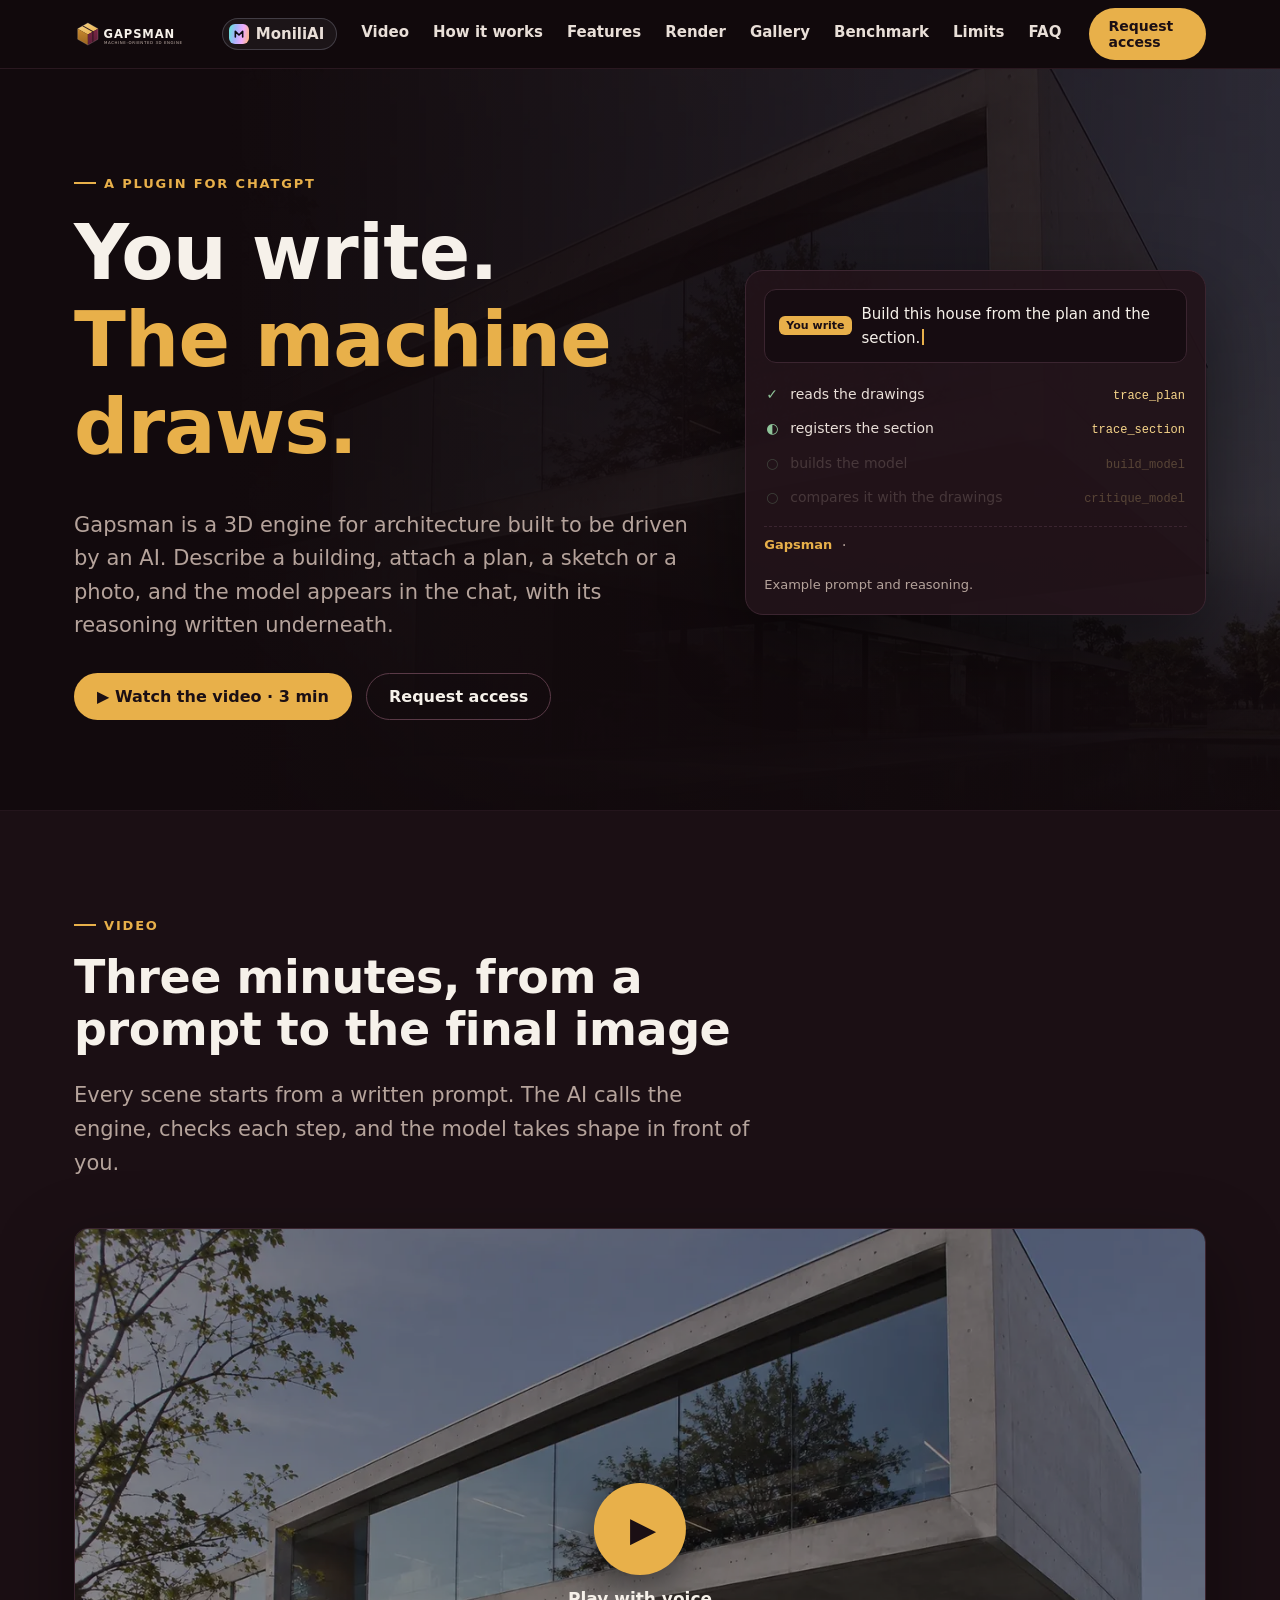
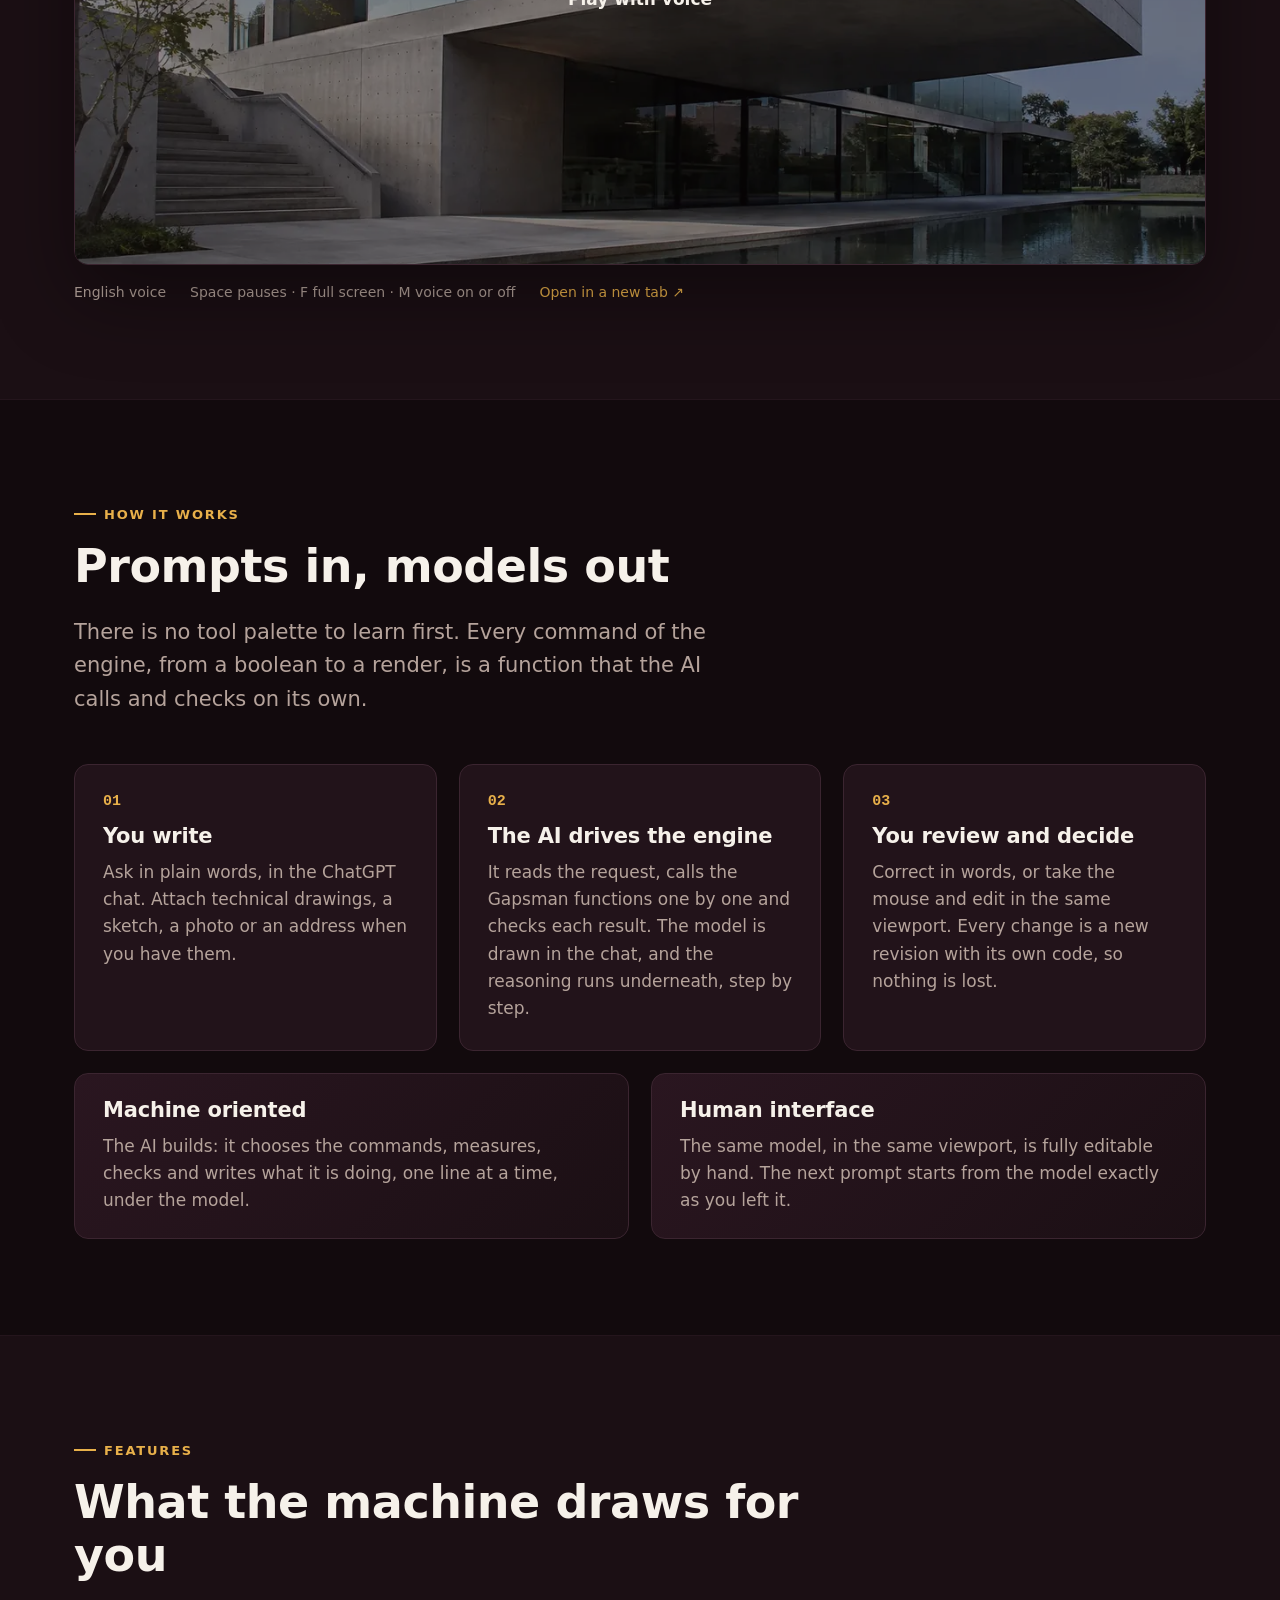
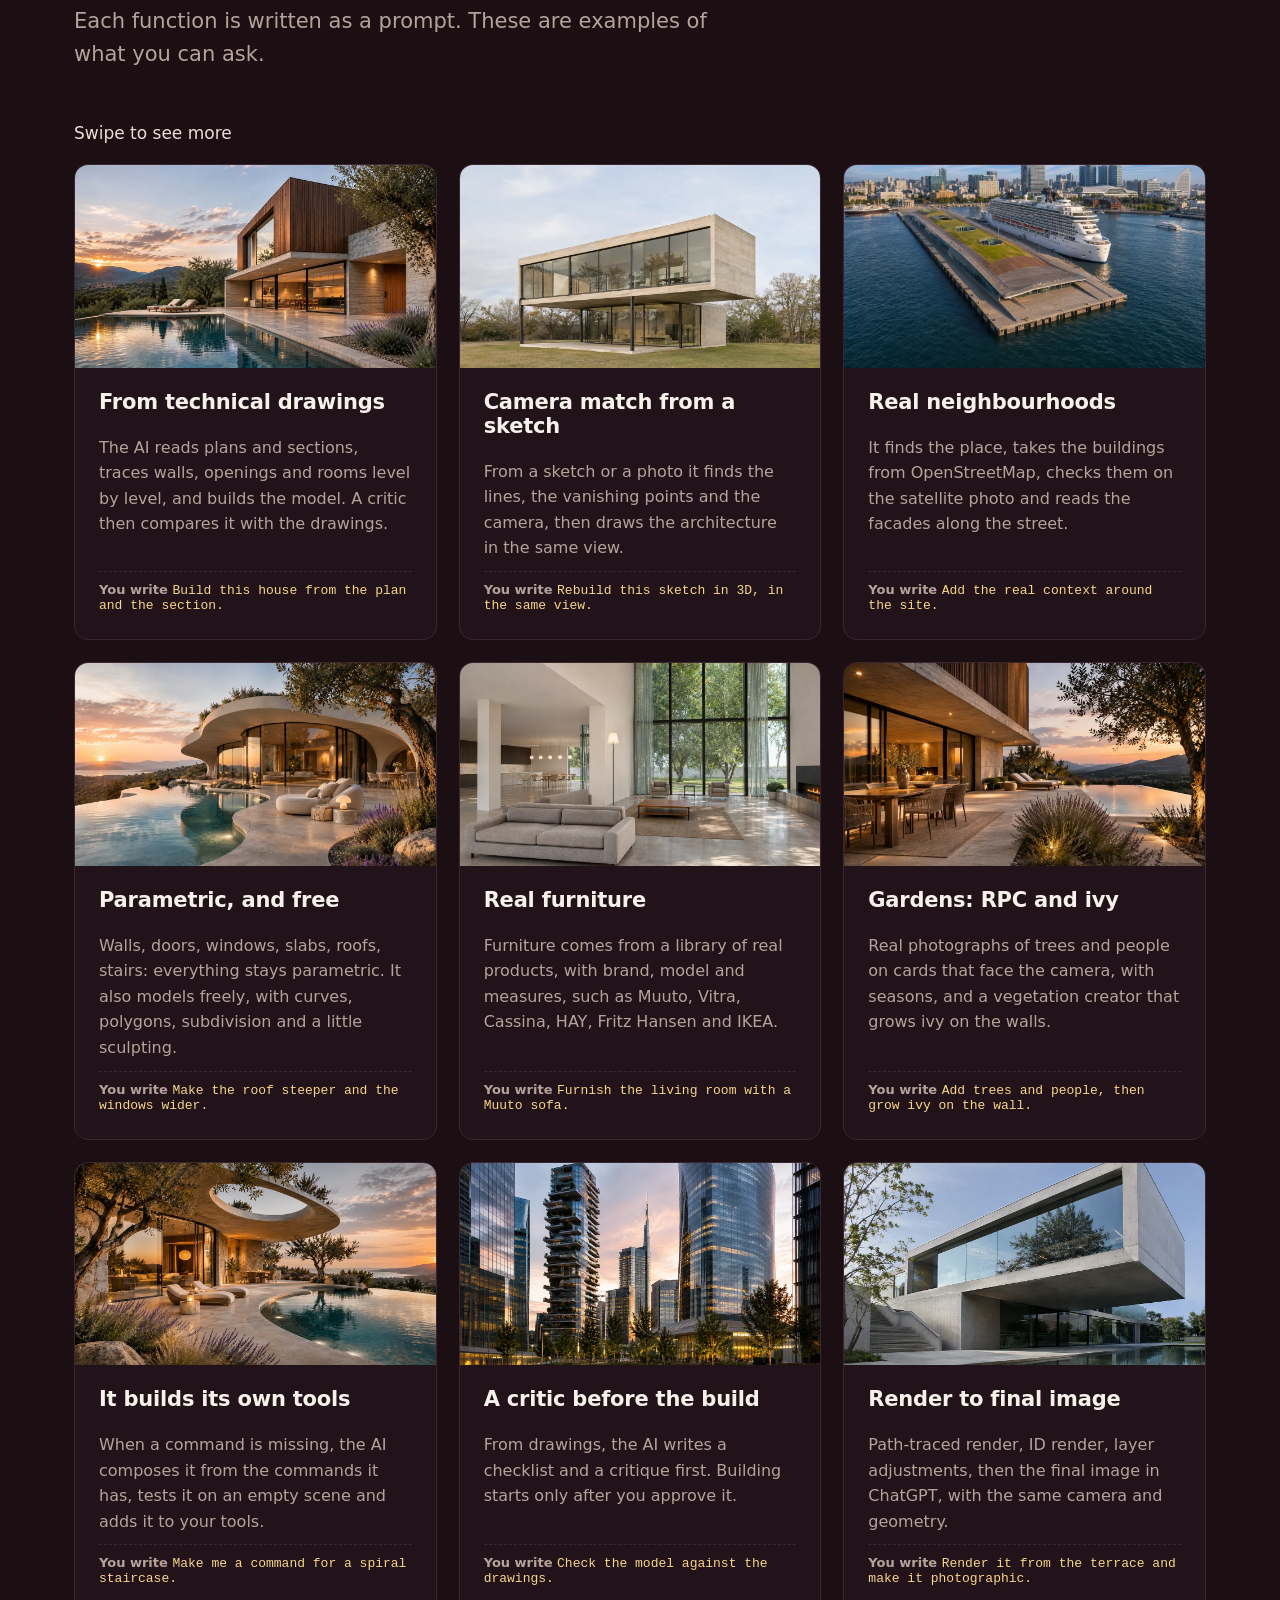
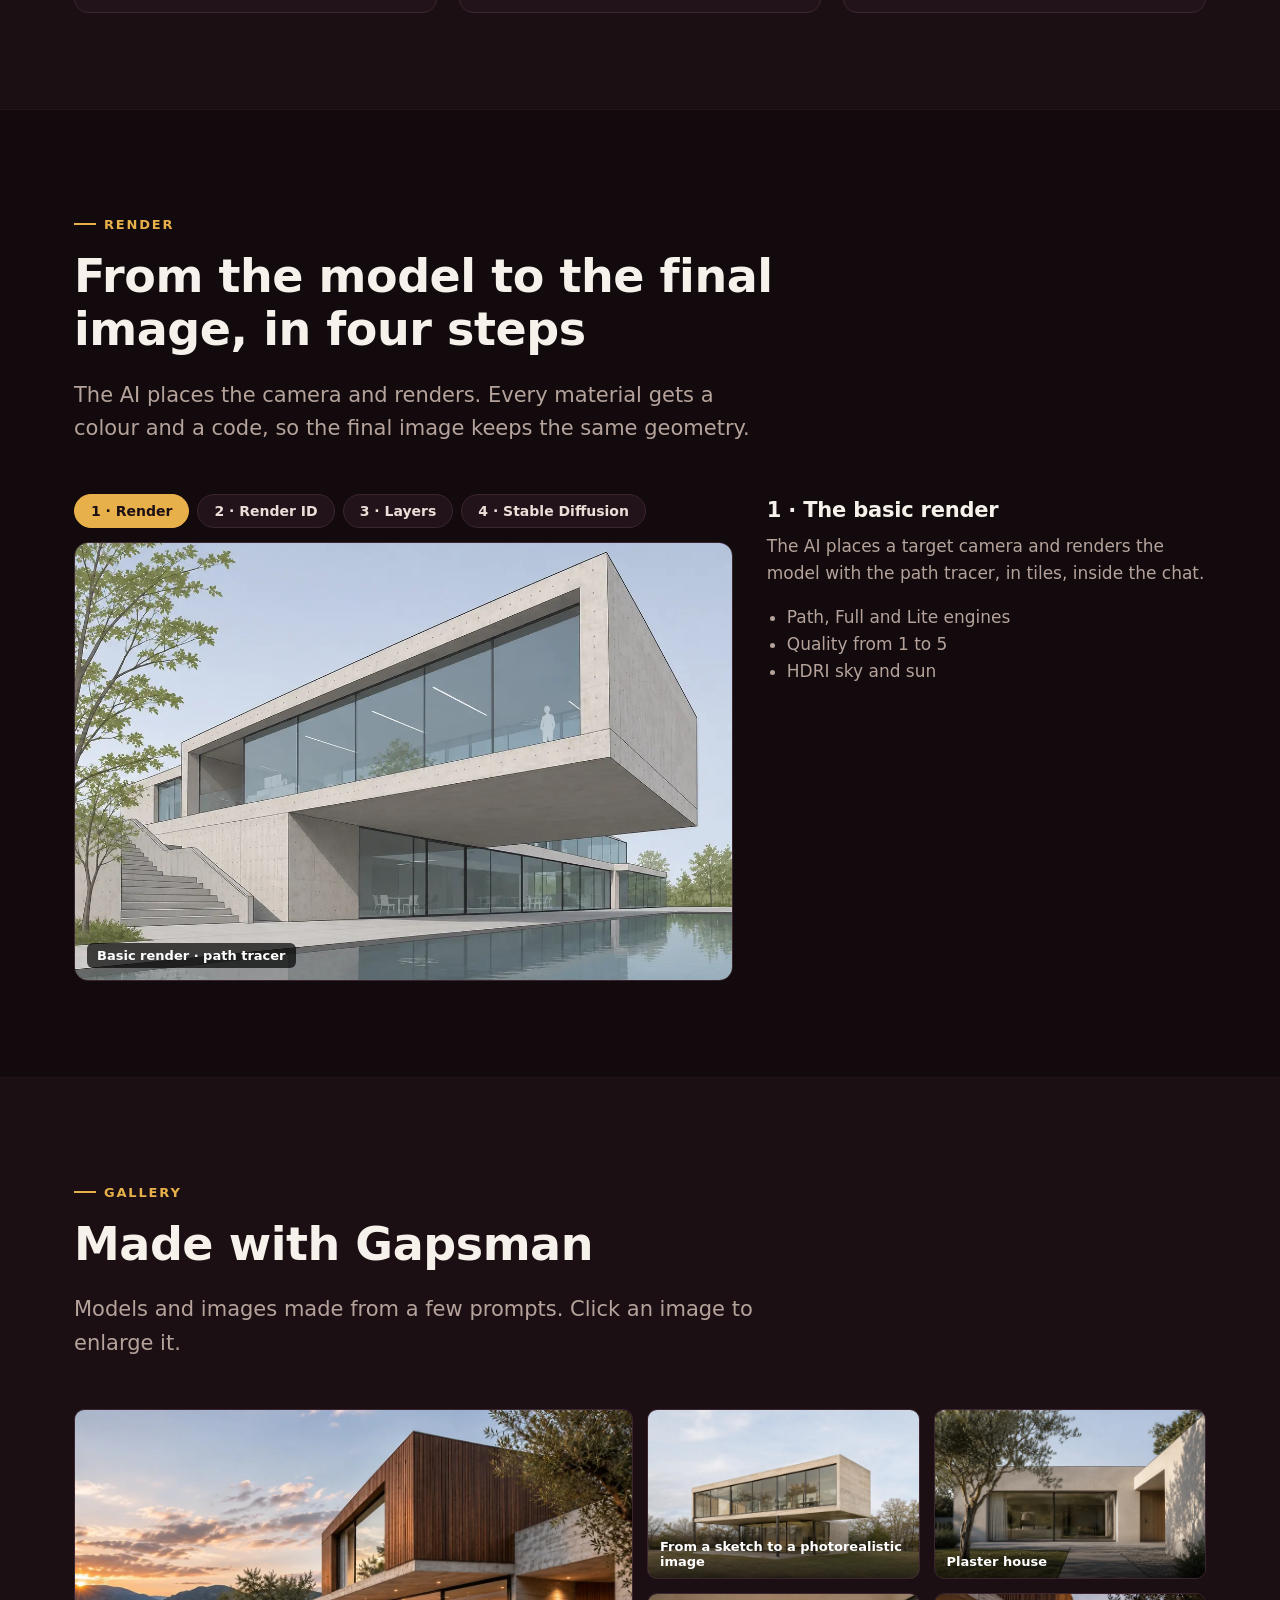
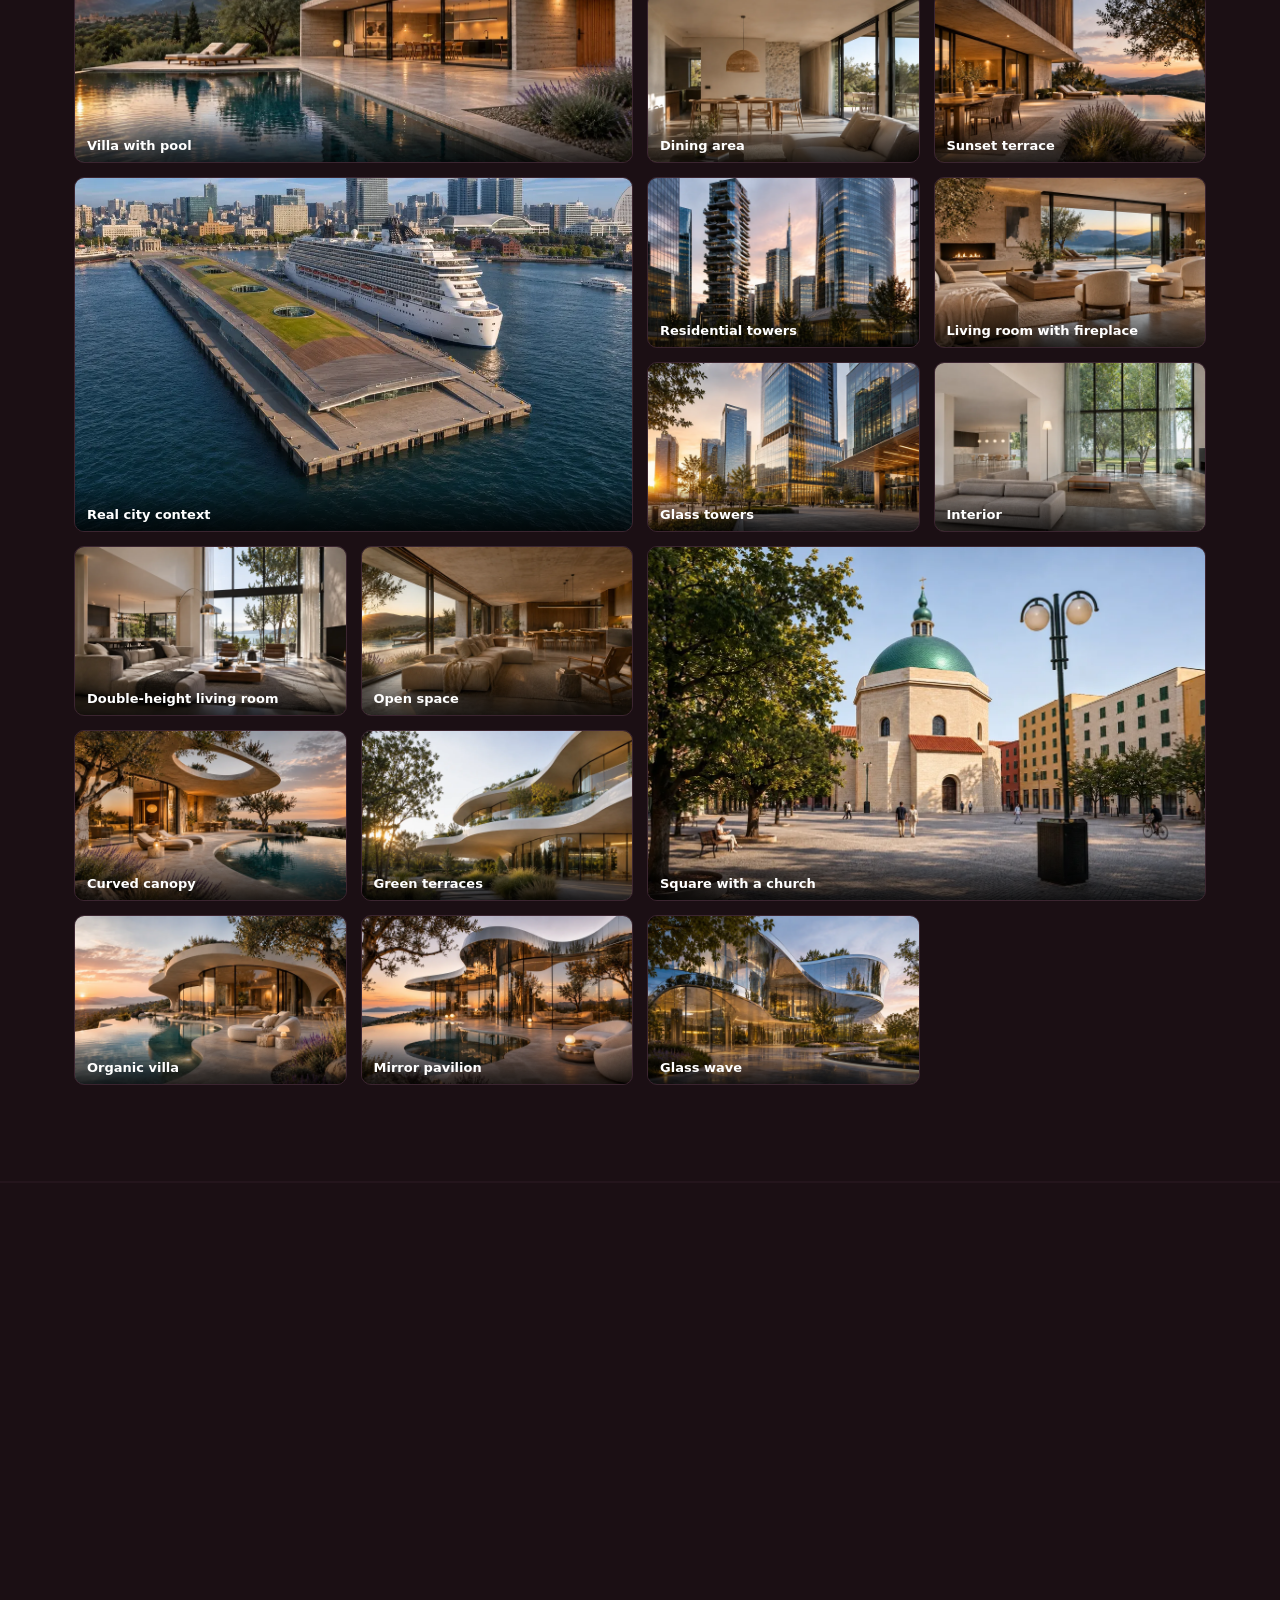
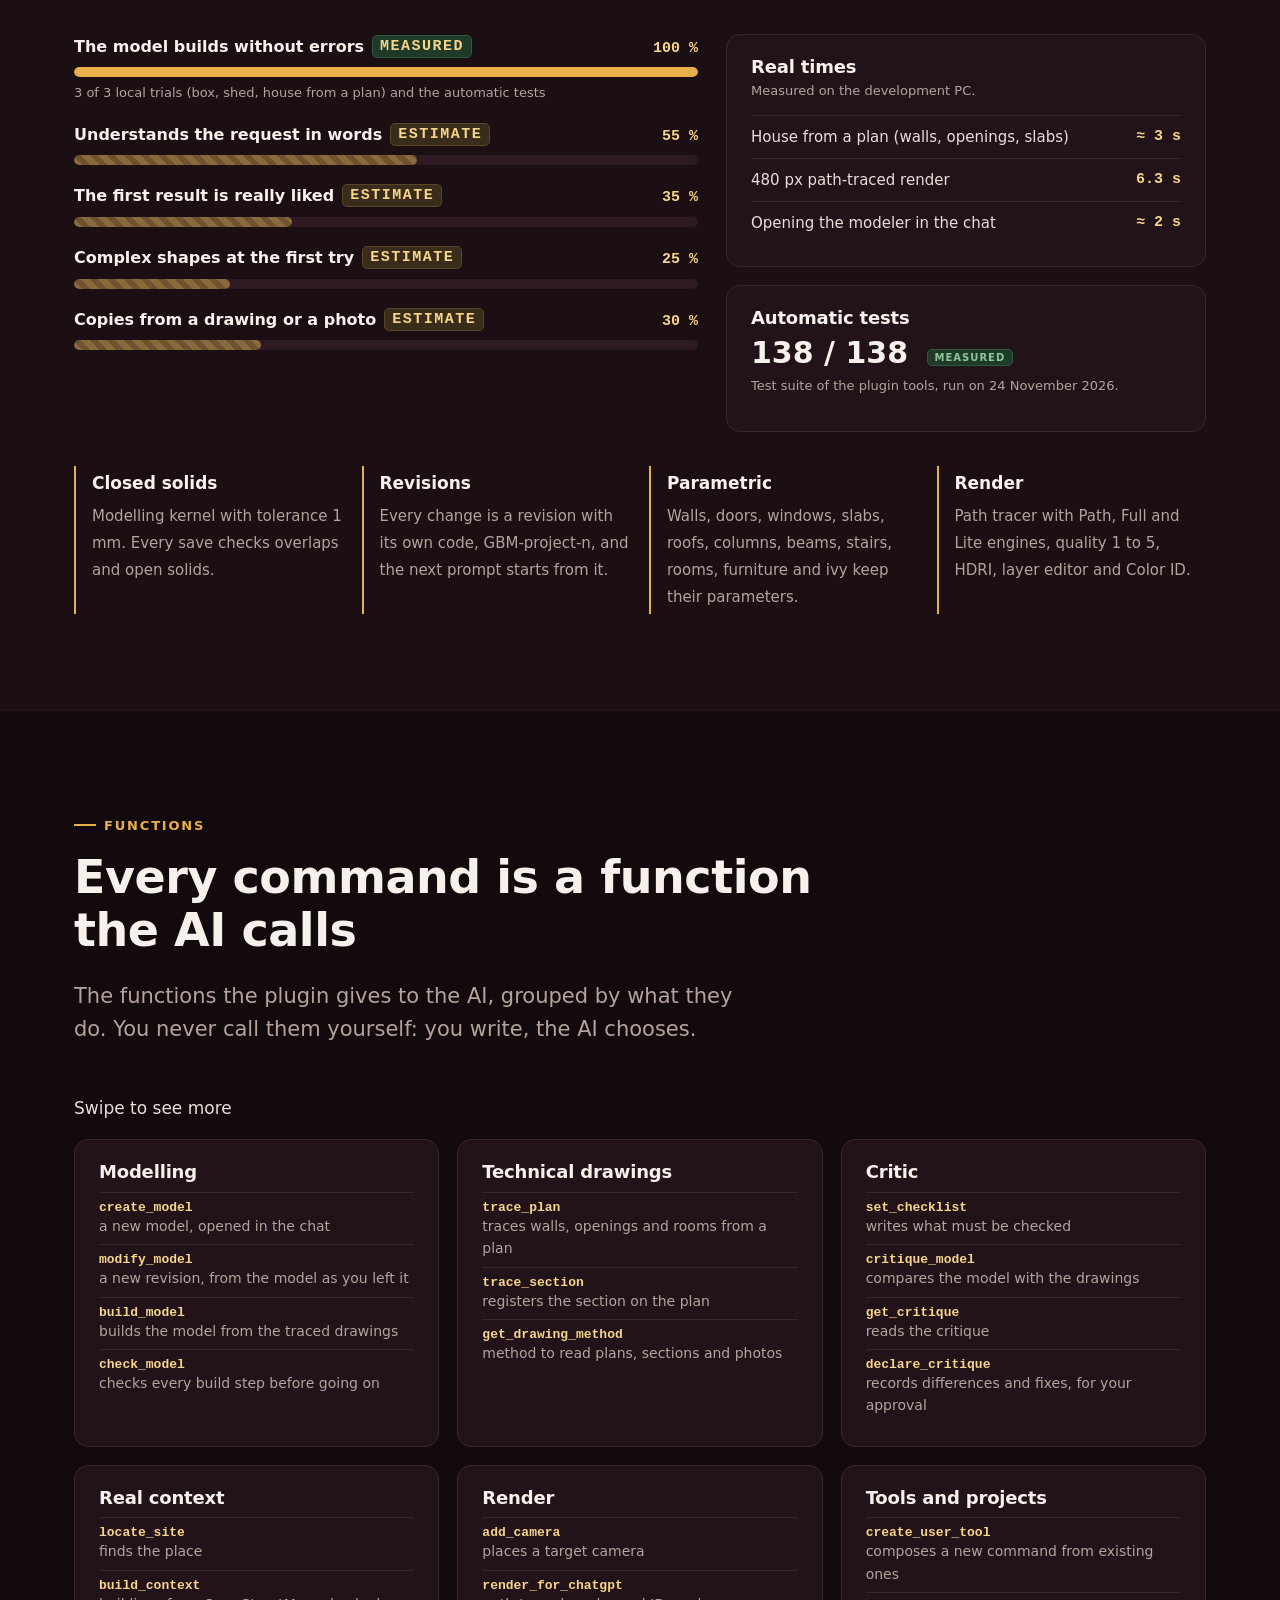
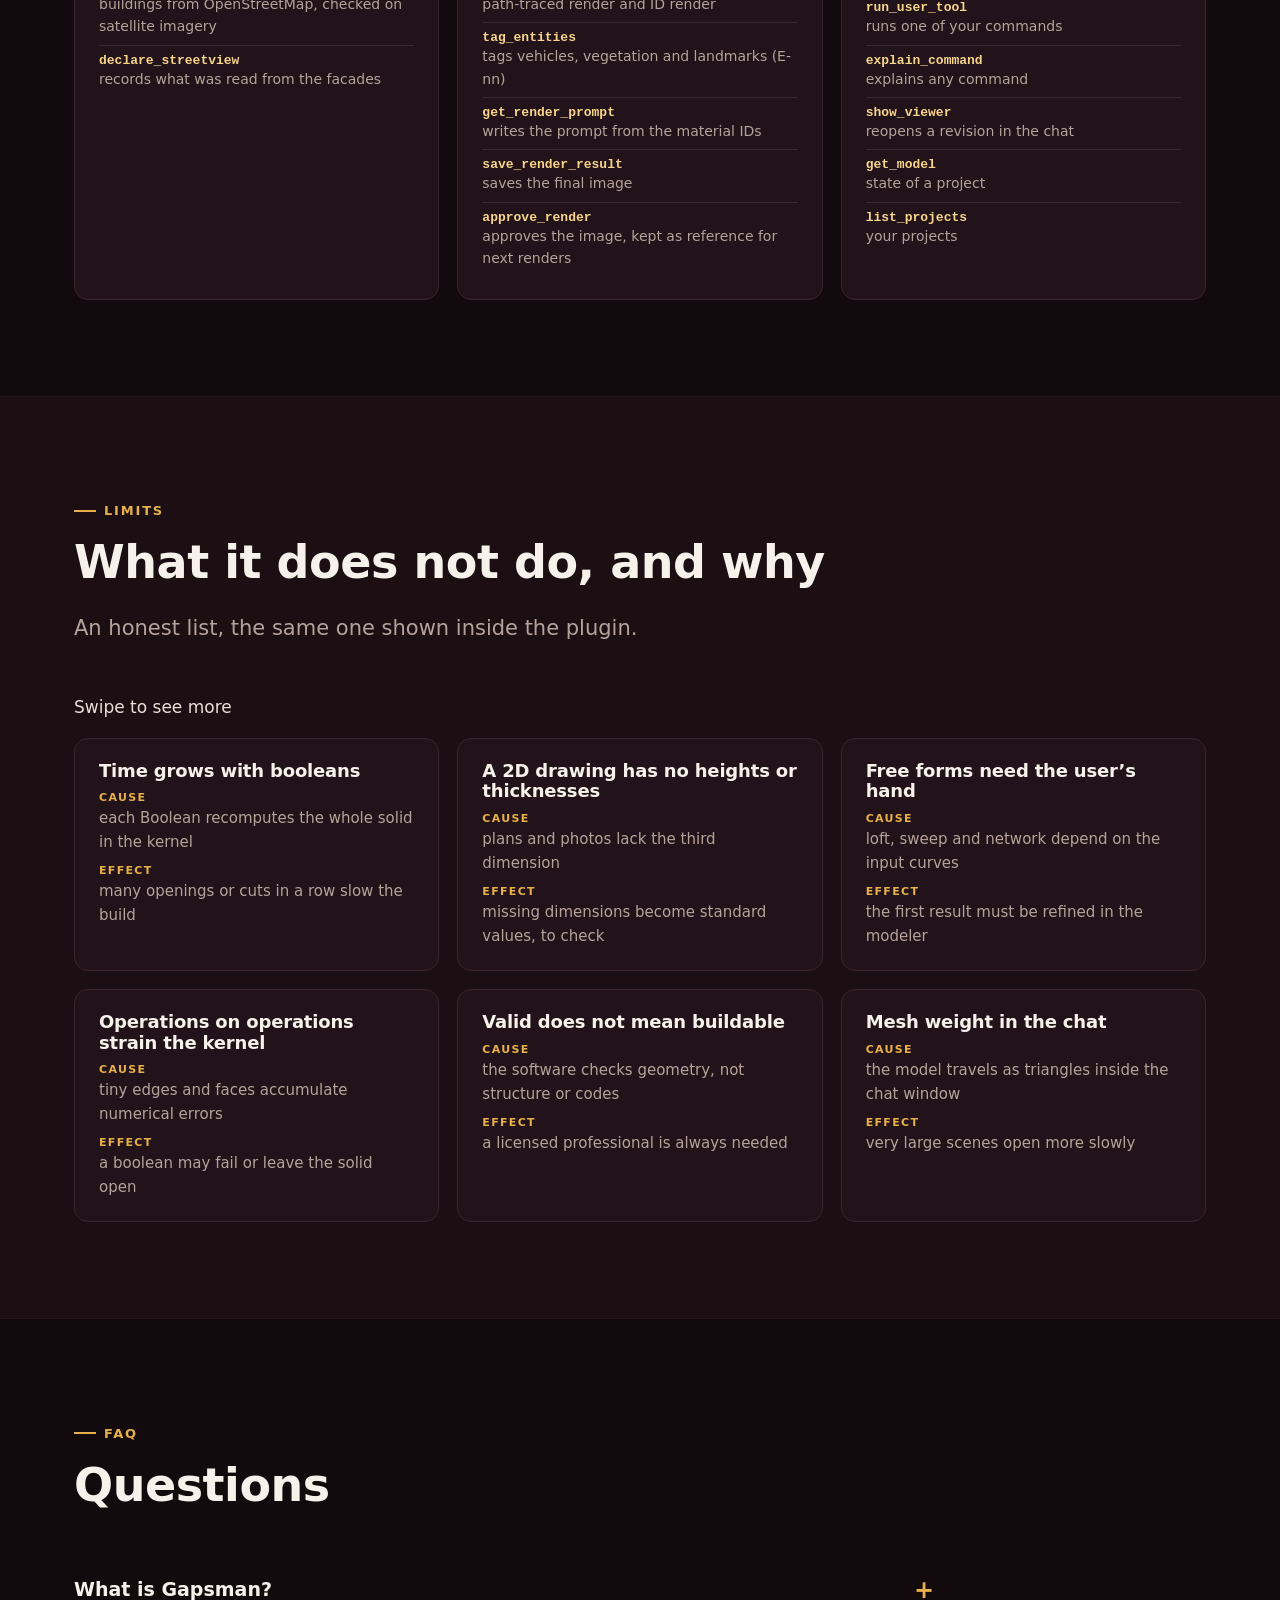
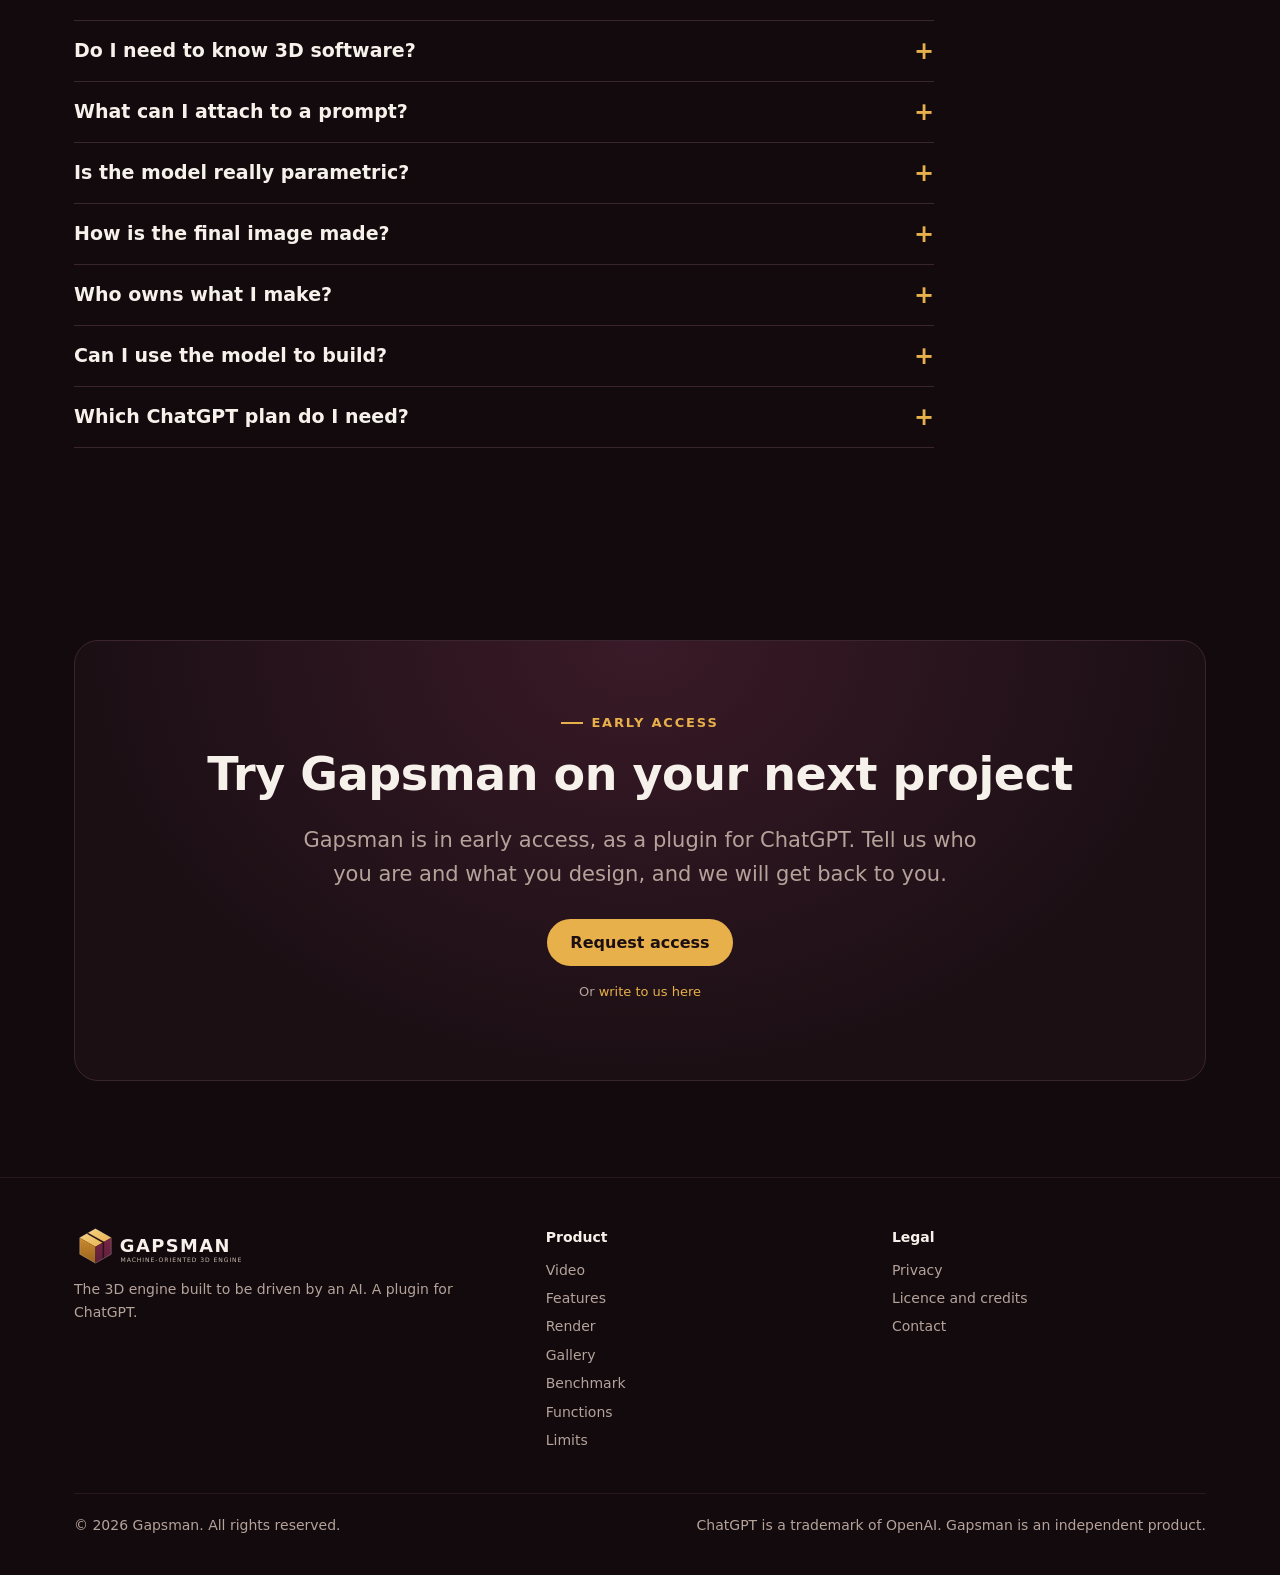
==== commit 531d417e: "Phone layout: long card groups swipe sideways, tables become cards (shared mobile.css) Co-Authored-B" ====
--- a/index.html
+++ b/index.html
@@ -23,6 +23,7 @@
 .mai-home i{width:20px;height:20px;border-radius:6px;display:grid;place-items:center;background:linear-gradient(100deg,#5EEAD4,#A5B4FC 34%,#F0ABFC 66%,#FDBA74);flex:none}
 .mai-home i svg{width:12px;height:12px}</style>
 <script>document.documentElement.classList.add('js');setTimeout(function(){if(!window.__siteOK)document.documentElement.classList.remove('js')},2500)</script>
+<link rel="stylesheet" href="https://monili-vlr.github.io/mobile.css">
 </head>
 <body>
 <a class="skip" href="#main">Skip to content</a>
@@ -114,7 +115,7 @@
       <h2>What the machine draws for you</h2>
       <p class="lead">Each function is written as a prompt. These are examples of what you can ask.</p>
     </div>
-    <div class="grid">
+    <p class="mai-swipe-hint">Swipe to see more</p><div class="grid mai-swipe">
       <article class="feat rv"><img src="img/gallery/01.webp" alt="Villa with pool made with Gapsman" loading="lazy"><div class="in"><h3>From technical drawings</h3><p>The AI reads plans and sections, traces walls, openings and rooms level by level, and builds the model. A critic then compares it with the drawings.</p><div class="q">Build this house from the plan and the section.</div></div></article>
       <article class="feat rv"><img src="img/gallery/18.webp" alt="Photorealistic image made from a sketch" loading="lazy"><div class="in"><h3>Camera match from a sketch</h3><p>From a sketch or a photo it finds the lines, the vanishing points and the camera, then draws the architecture in the same view.</p><div class="q">Rebuild this sketch in 3D, in the same view.</div></div></article>
       <article class="feat rv"><img src="img/gallery/15.webp" alt="Real city block rebuilt with Gapsman" loading="lazy"><div class="in"><h3>Real neighbourhoods</h3><p>It finds the place, takes the buildings from OpenStreetMap, checks them on the satellite photo and reads the facades along the street.</p><div class="q">Add the real context around the site.</div></div></article>
@@ -208,7 +209,7 @@
       <h2>Every command is a function the AI calls</h2>
       <p class="lead">The functions the plugin gives to the AI, grouped by what they do. You never call them yourself: you write, the AI chooses.</p>
     </div>
-    <div class="fns rv" id="fns"></div>
+    <p class="mai-swipe-hint">Swipe to see more</p><div class="fns rv mai-swipe" id="fns"></div>
   </div>
 </section>
 
@@ -220,7 +221,7 @@
       <h2>What it does not do, and why</h2>
       <p class="lead">An honest list, the same one shown inside the plugin.</p>
     </div>
-    <div class="lims" id="lims"></div>
+    <p class="mai-swipe-hint">Swipe to see more</p><div class="lims mai-swipe" id="lims"></div>
   </div>
 </section>
 
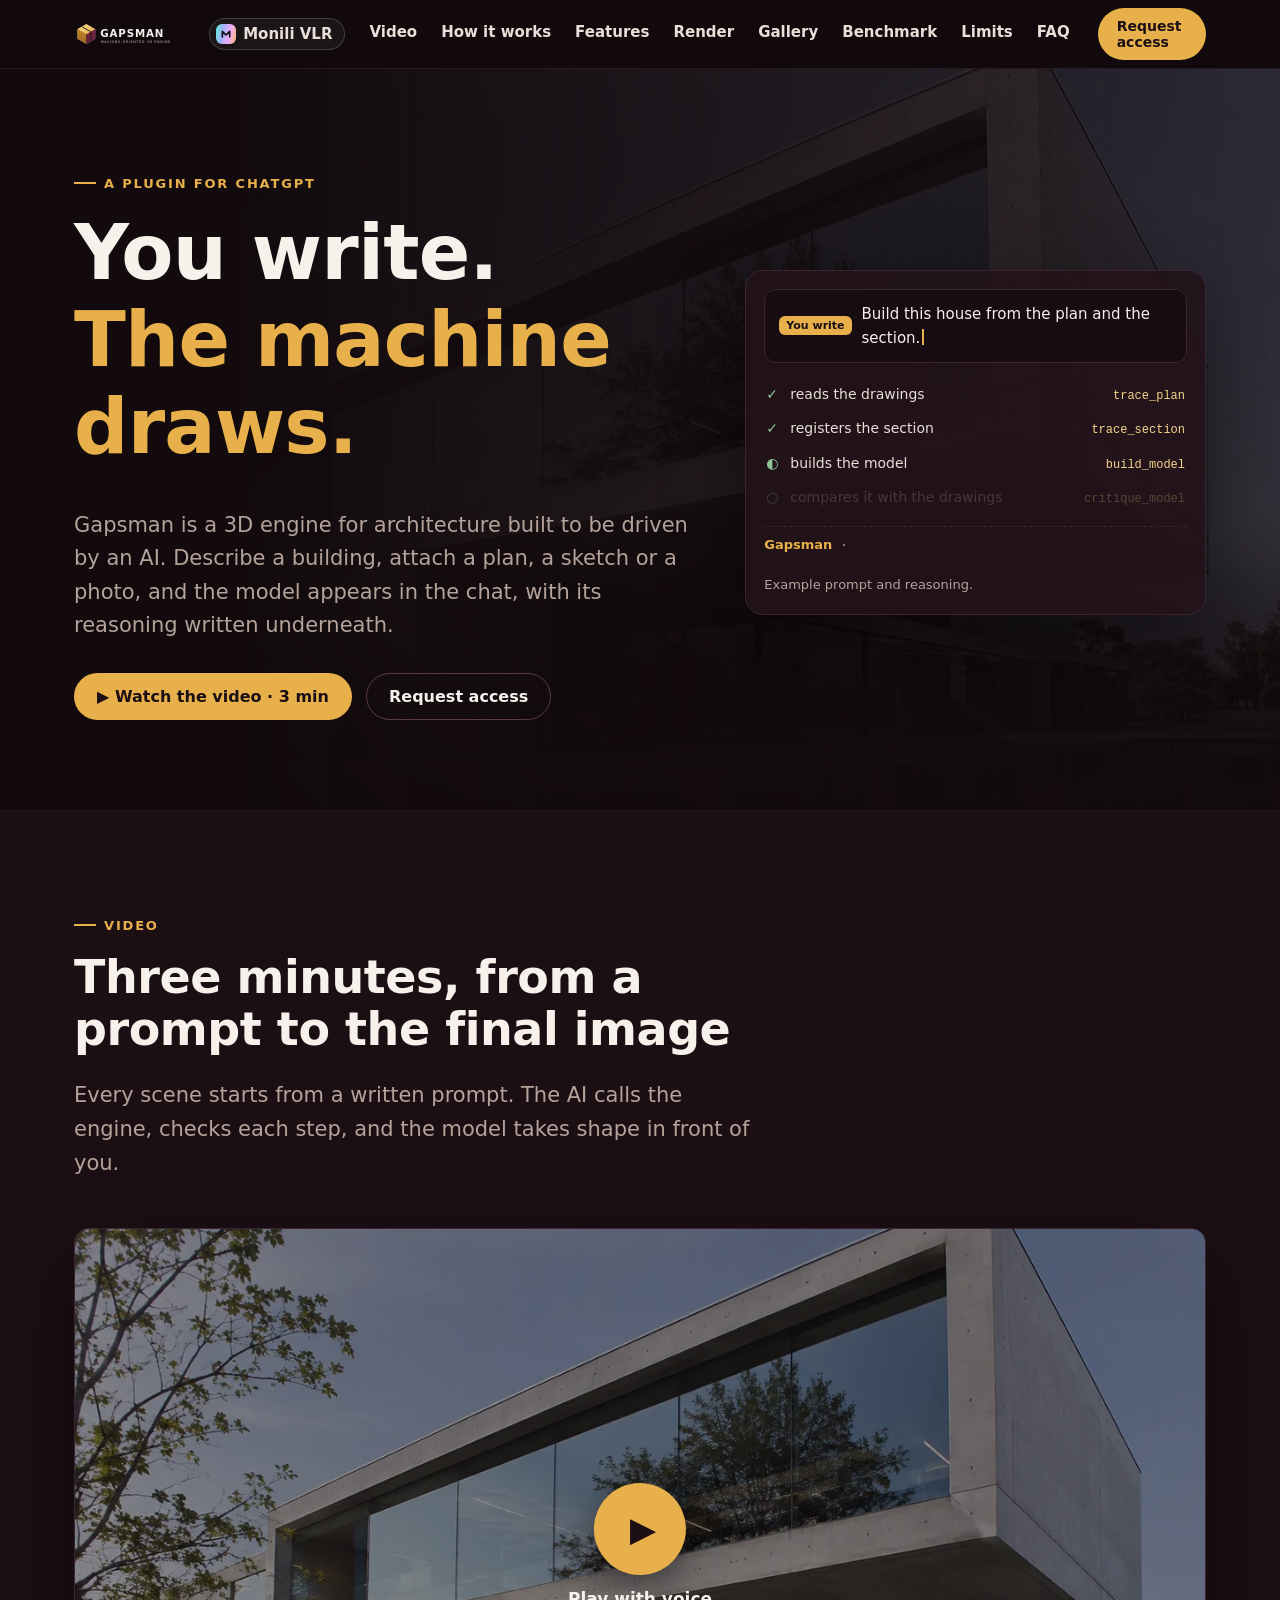
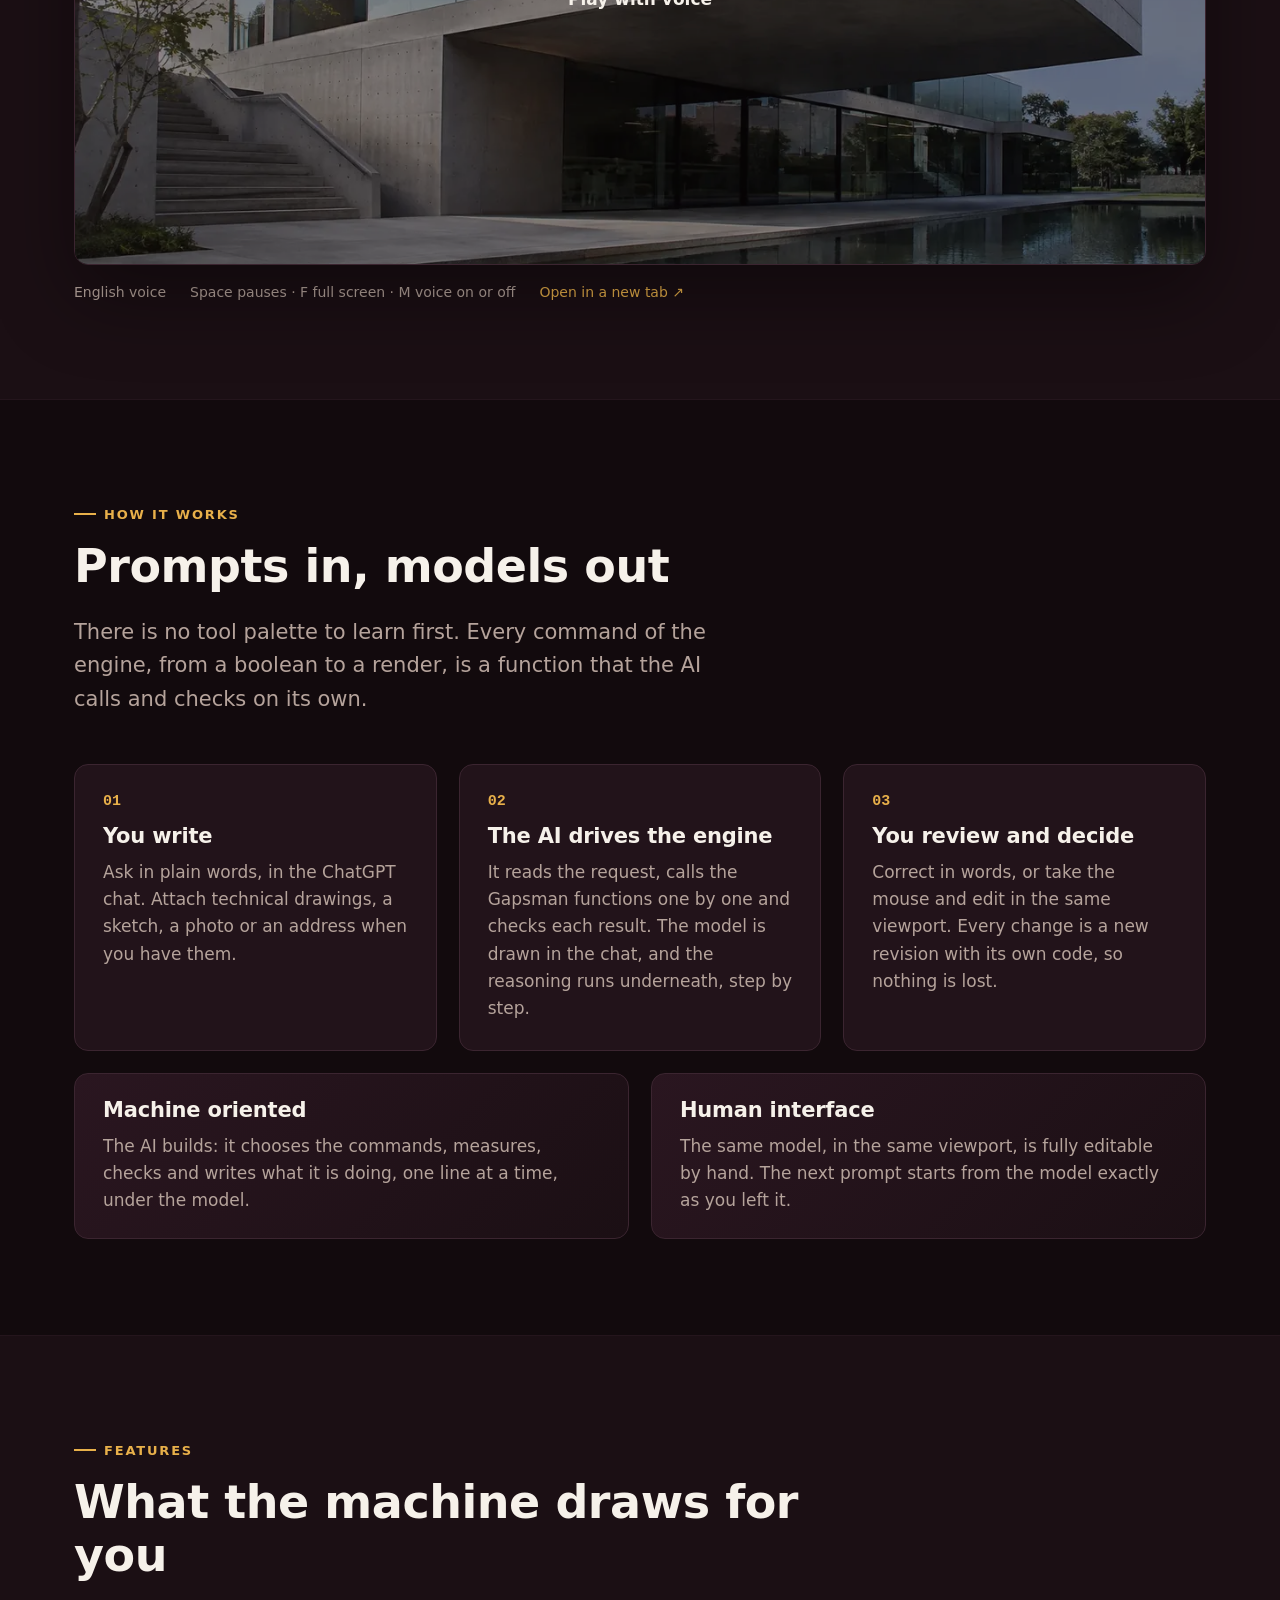
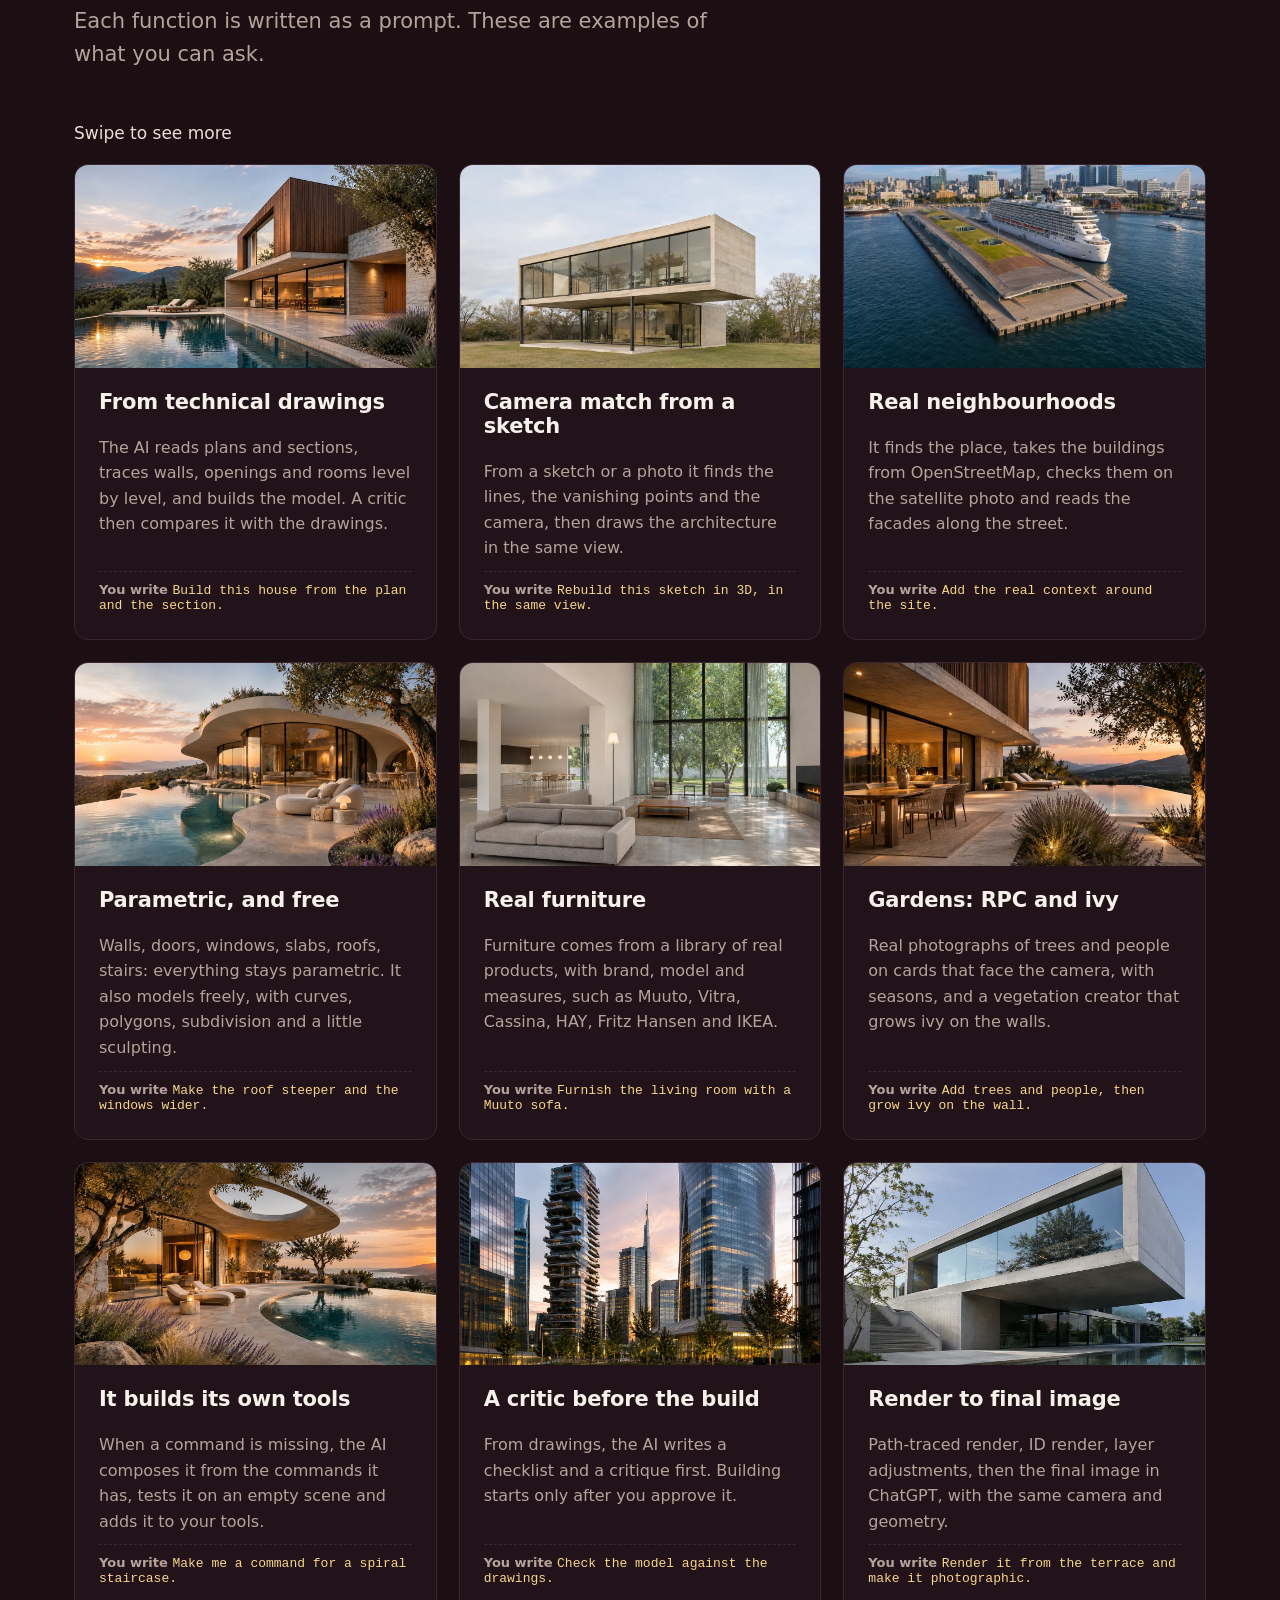
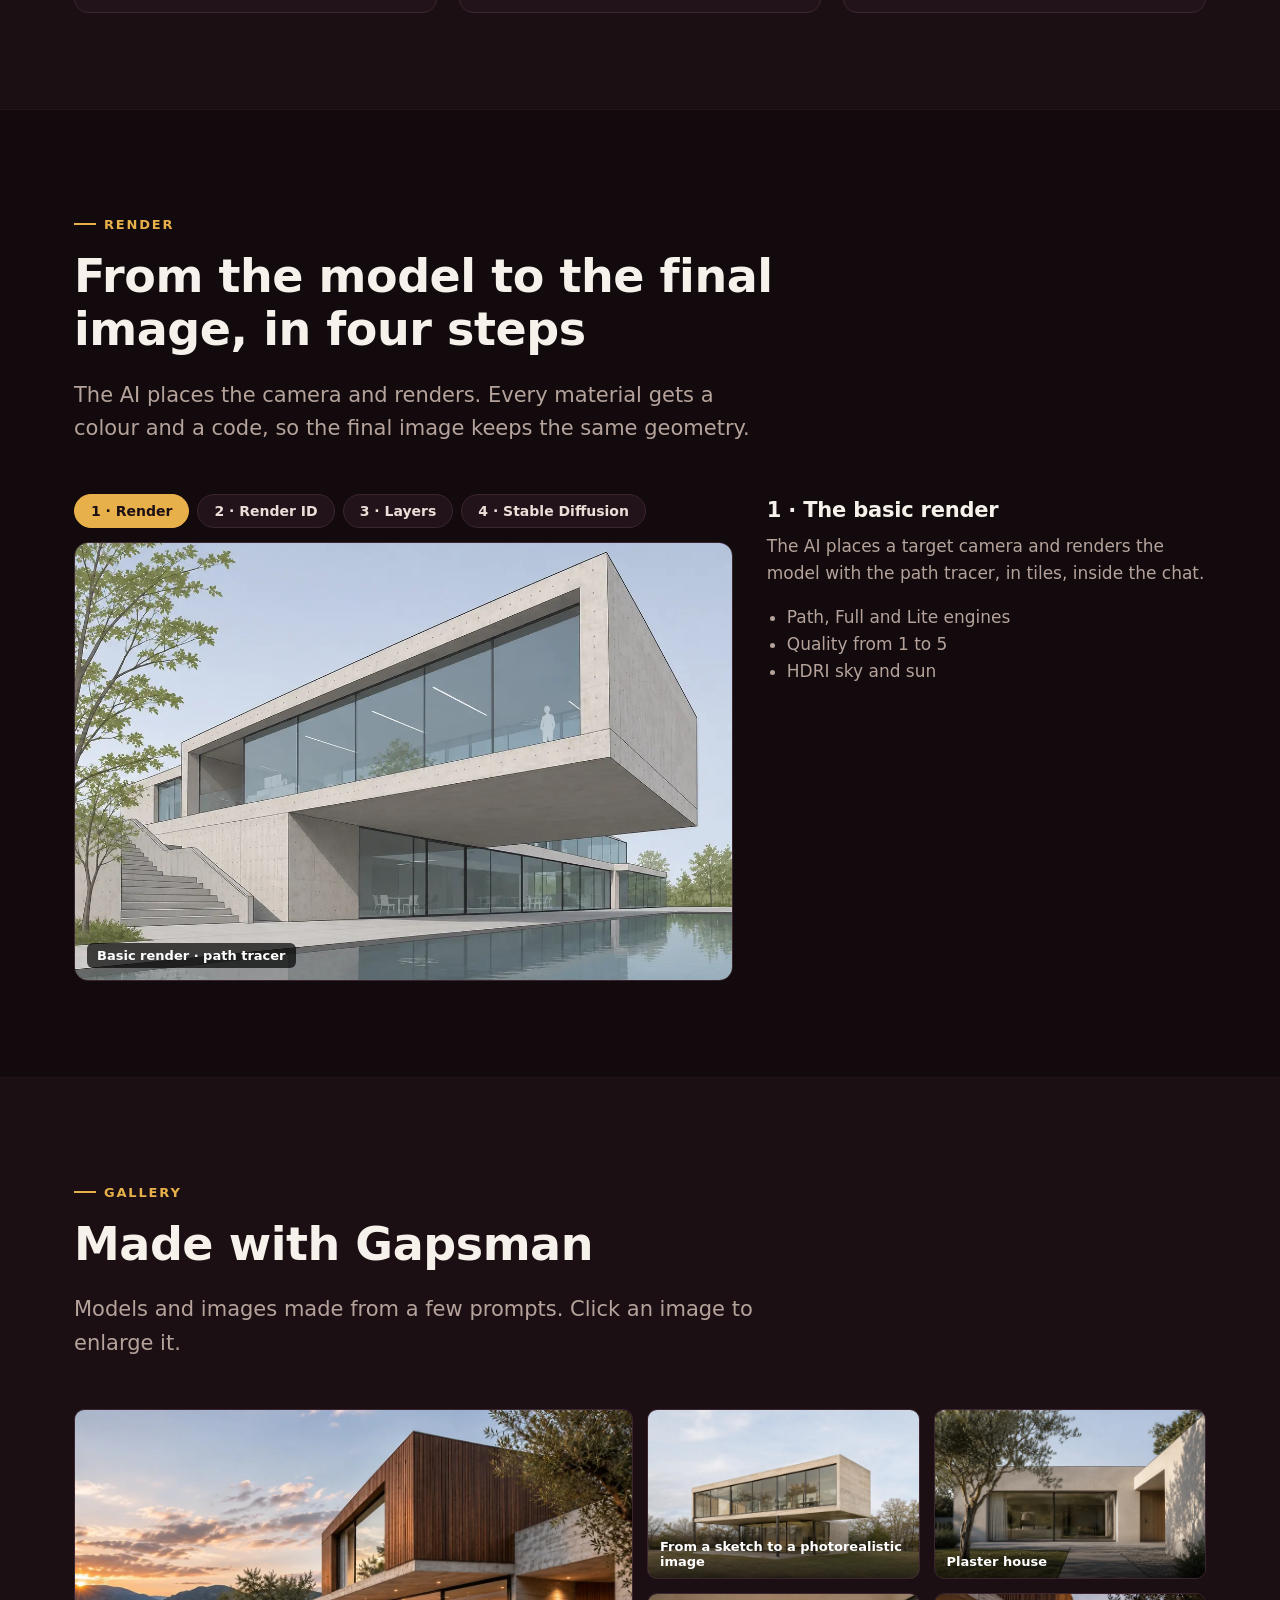
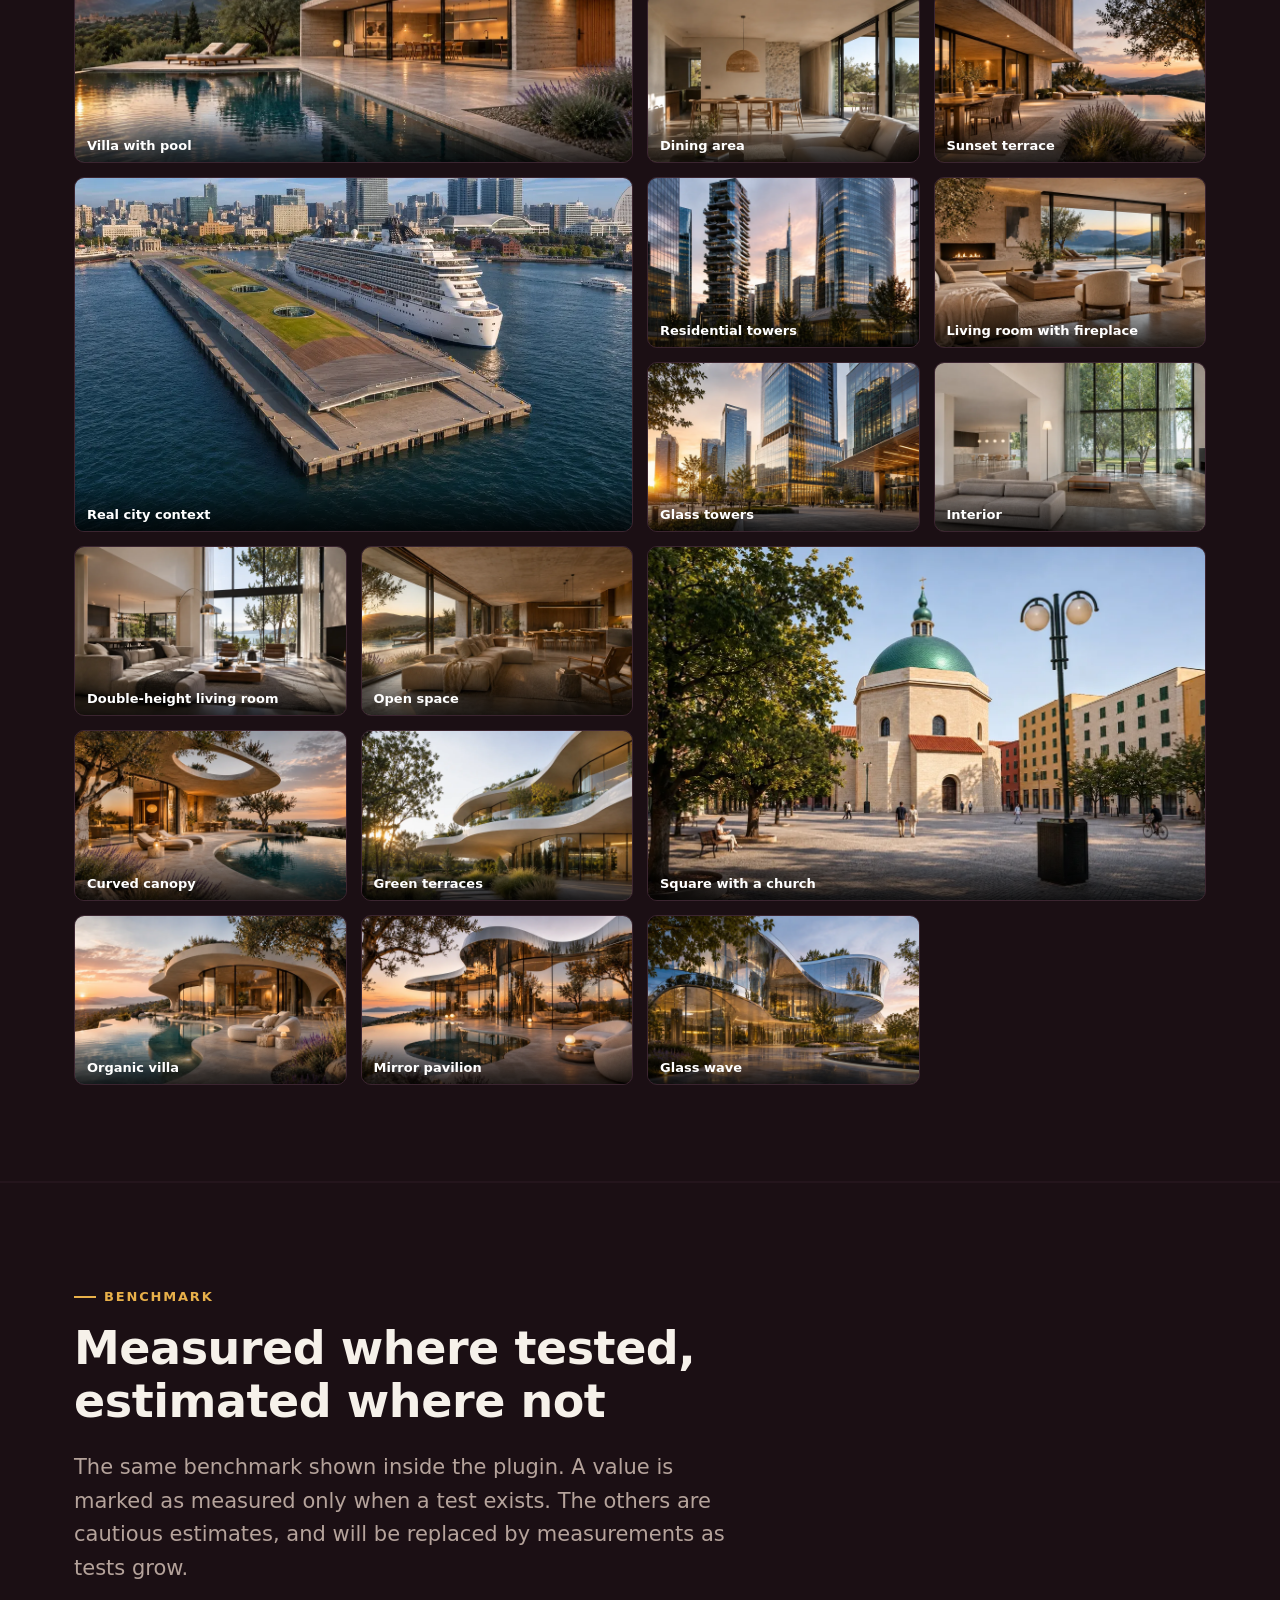
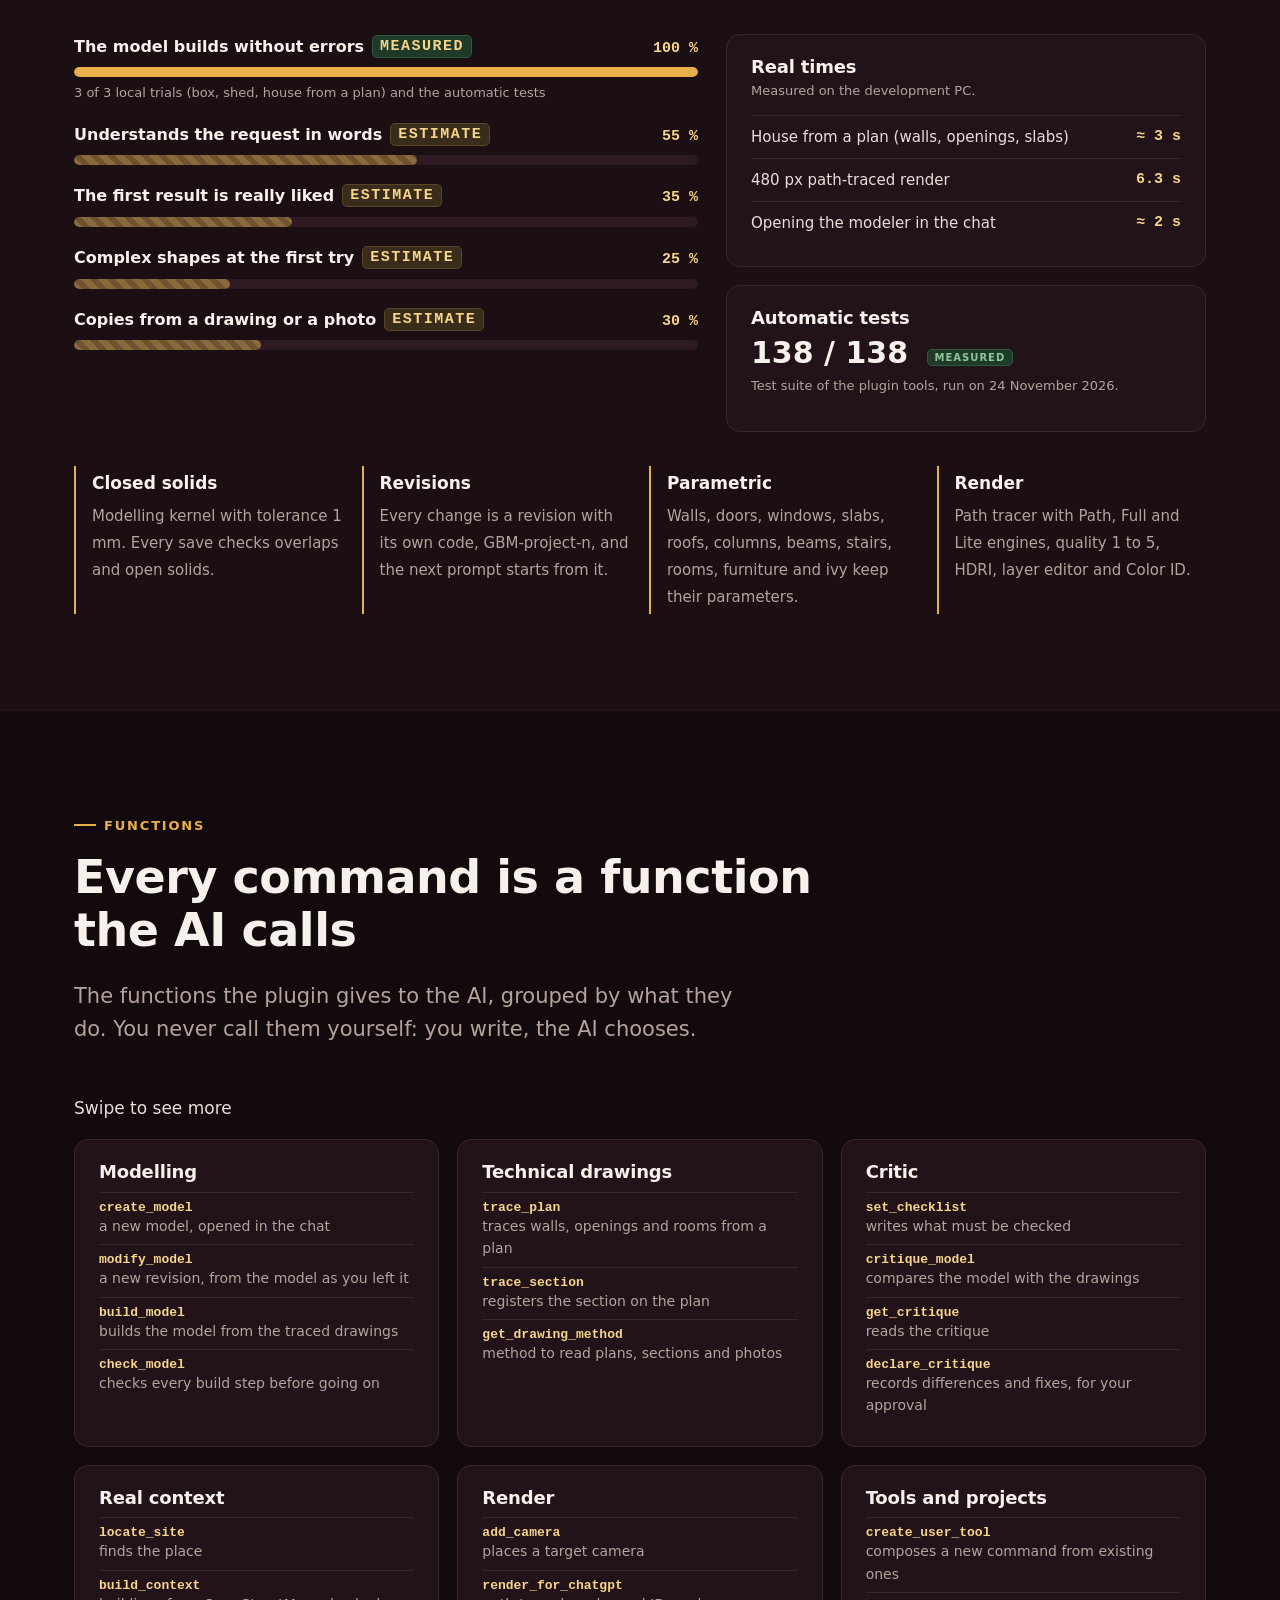
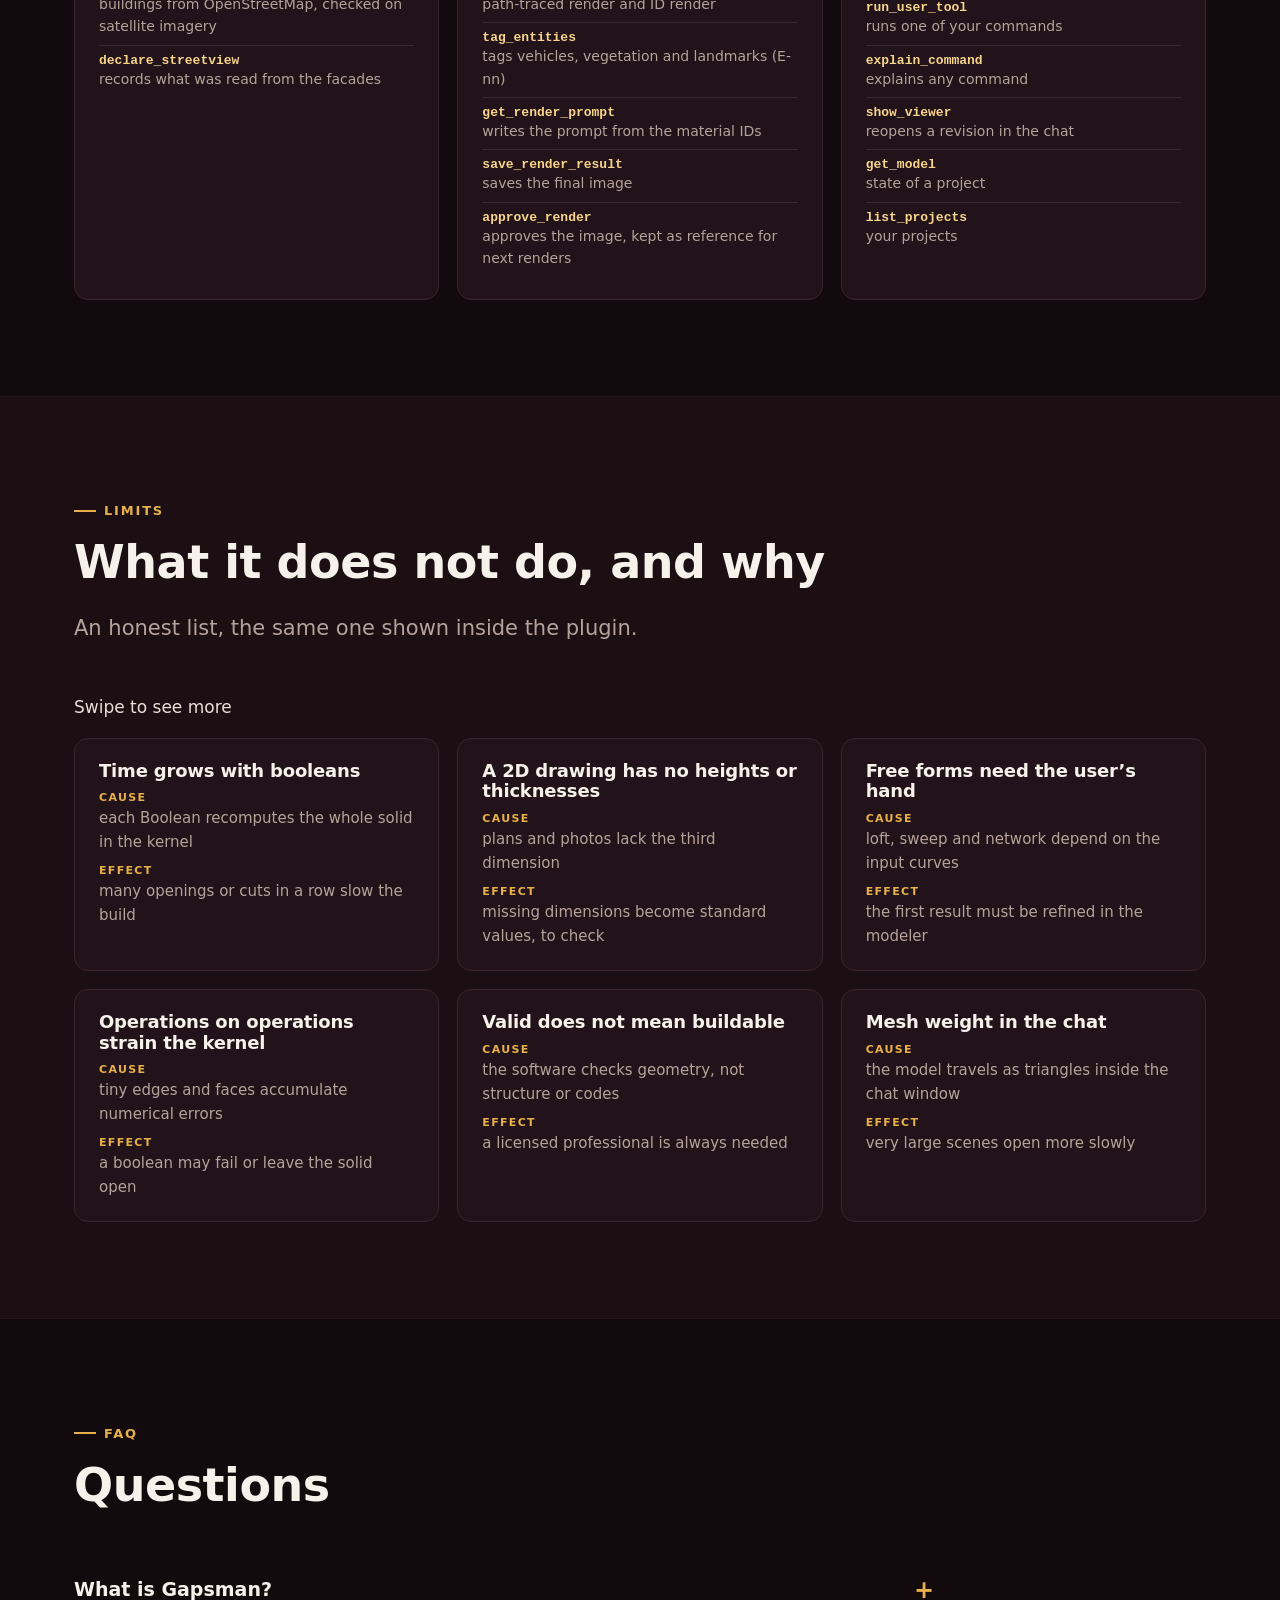
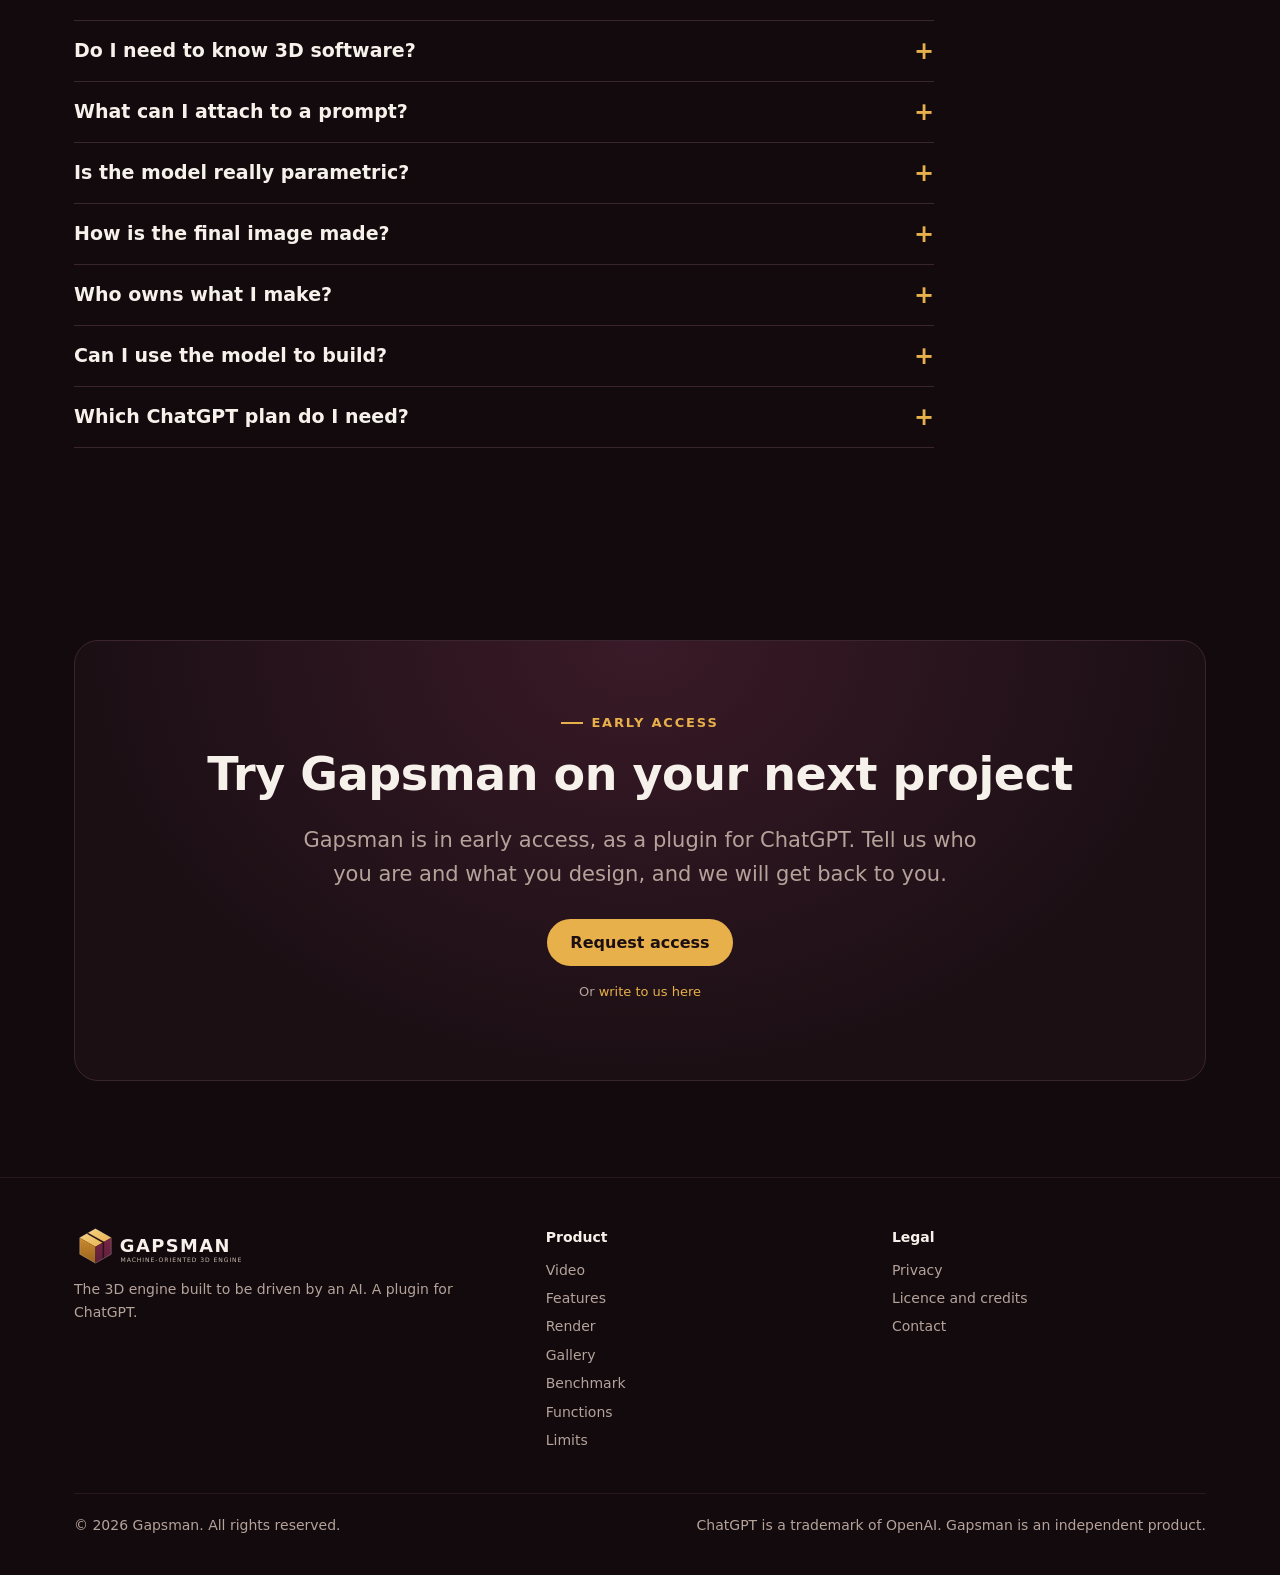
==== commit 82124b04: "Name: Monili VLR (was MoniliAI), matching the address monili-vlr.github.io Co-Authored-By: Claude Op" ====
--- a/index.html
+++ b/index.html
@@ -33,7 +33,7 @@
     <a class="logo" href="#top" aria-label="Gapsman, home"><img src="img/logo.svg" alt="Gapsman" width="185" height="40"></a>
     <button class="menu" aria-expanded="false" aria-controls="navlinks">Menu</button>
     <ul id="navlinks">
-      <li><a class="mai-home" href="https://monili-vlr.github.io/" title="All MoniliAI products"><i aria-hidden="true"><svg viewBox="0 0 18 18"><path d="M3.5 13.5V5l5.5 5.5L14.5 5v8.5" fill="none" stroke="#0B0C11" stroke-width="2.4" stroke-linecap="round" stroke-linejoin="round"/></svg></i>MoniliAI</a></li>
+      <li><a class="mai-home" href="https://monili-vlr.github.io/" title="All Monili VLR products"><i aria-hidden="true"><svg viewBox="0 0 18 18"><path d="M3.5 13.5V5l5.5 5.5L14.5 5v8.5" fill="none" stroke="#0B0C11" stroke-width="2.4" stroke-linecap="round" stroke-linejoin="round"/></svg></i>Monili VLR</a></li>
       <li><a href="#video">Video</a></li>
       <li><a href="#how">How it works</a></li>
       <li><a href="#features">Features</a></li>
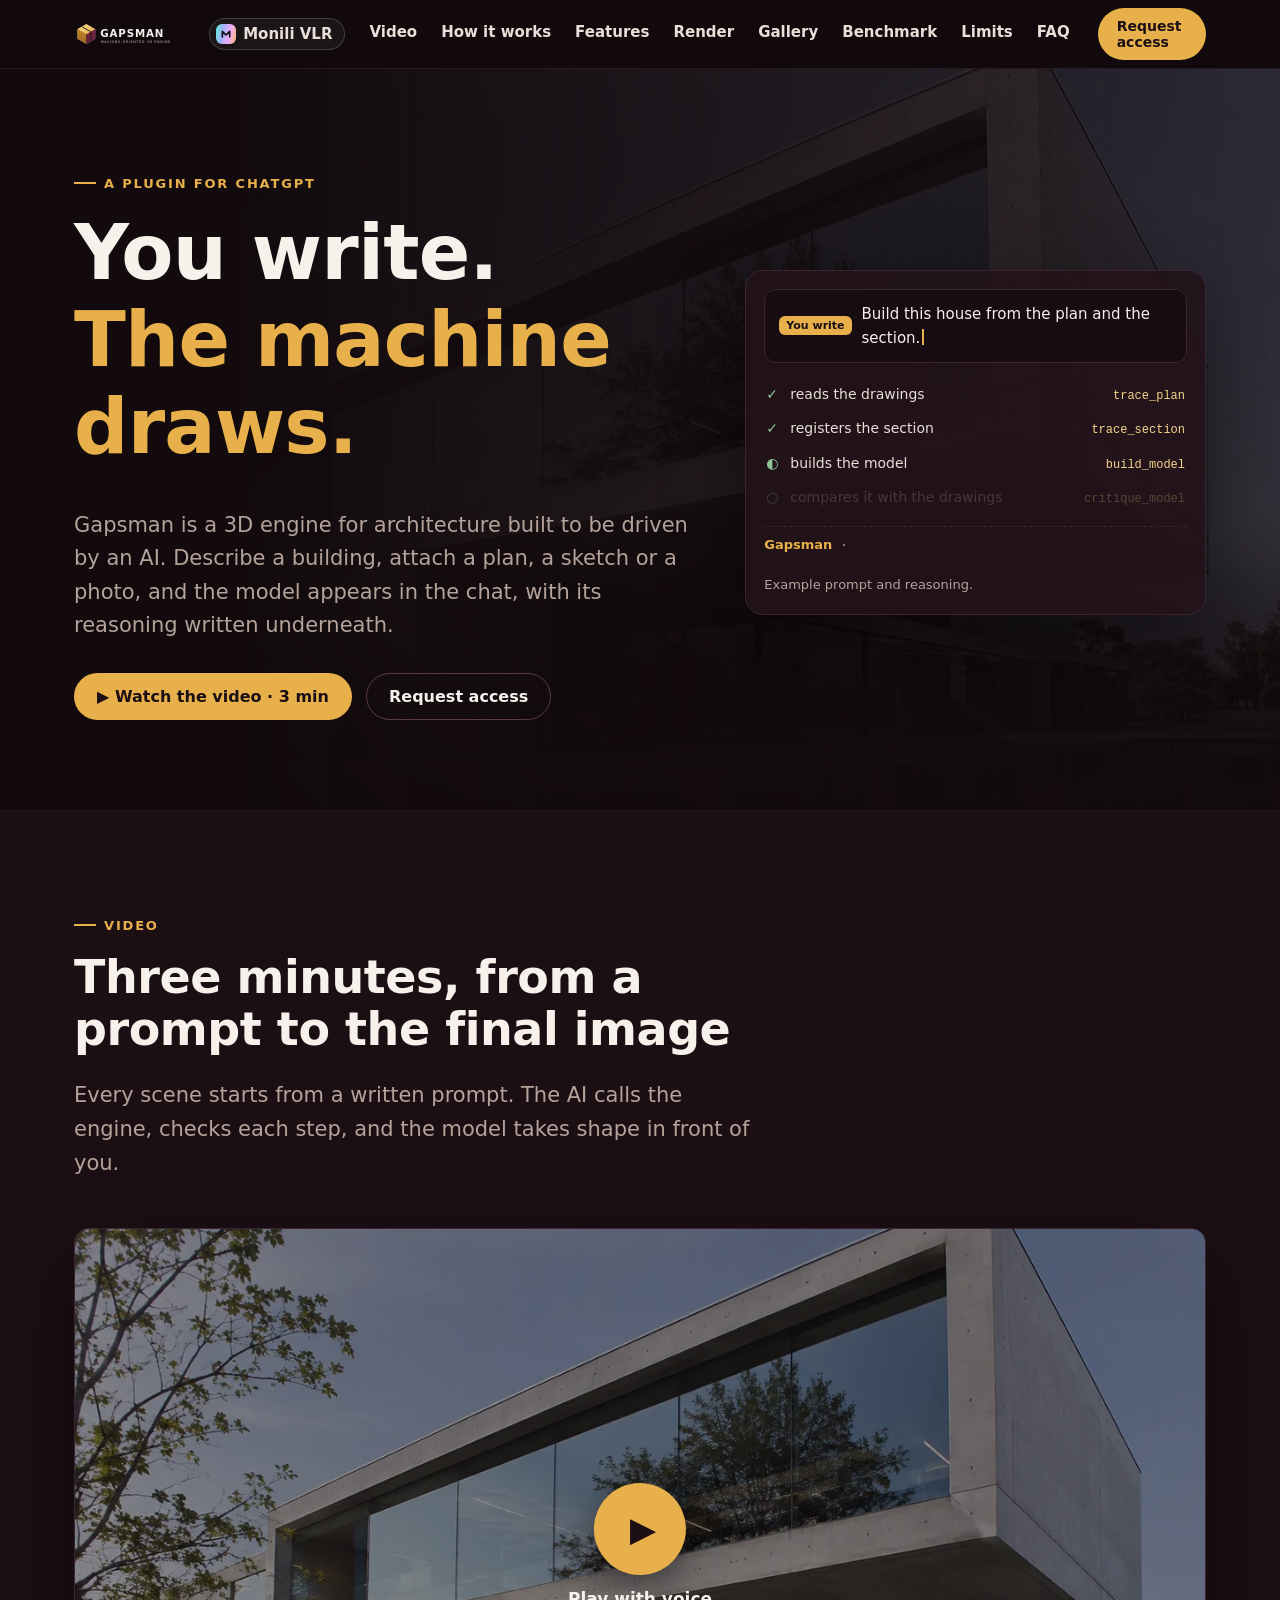
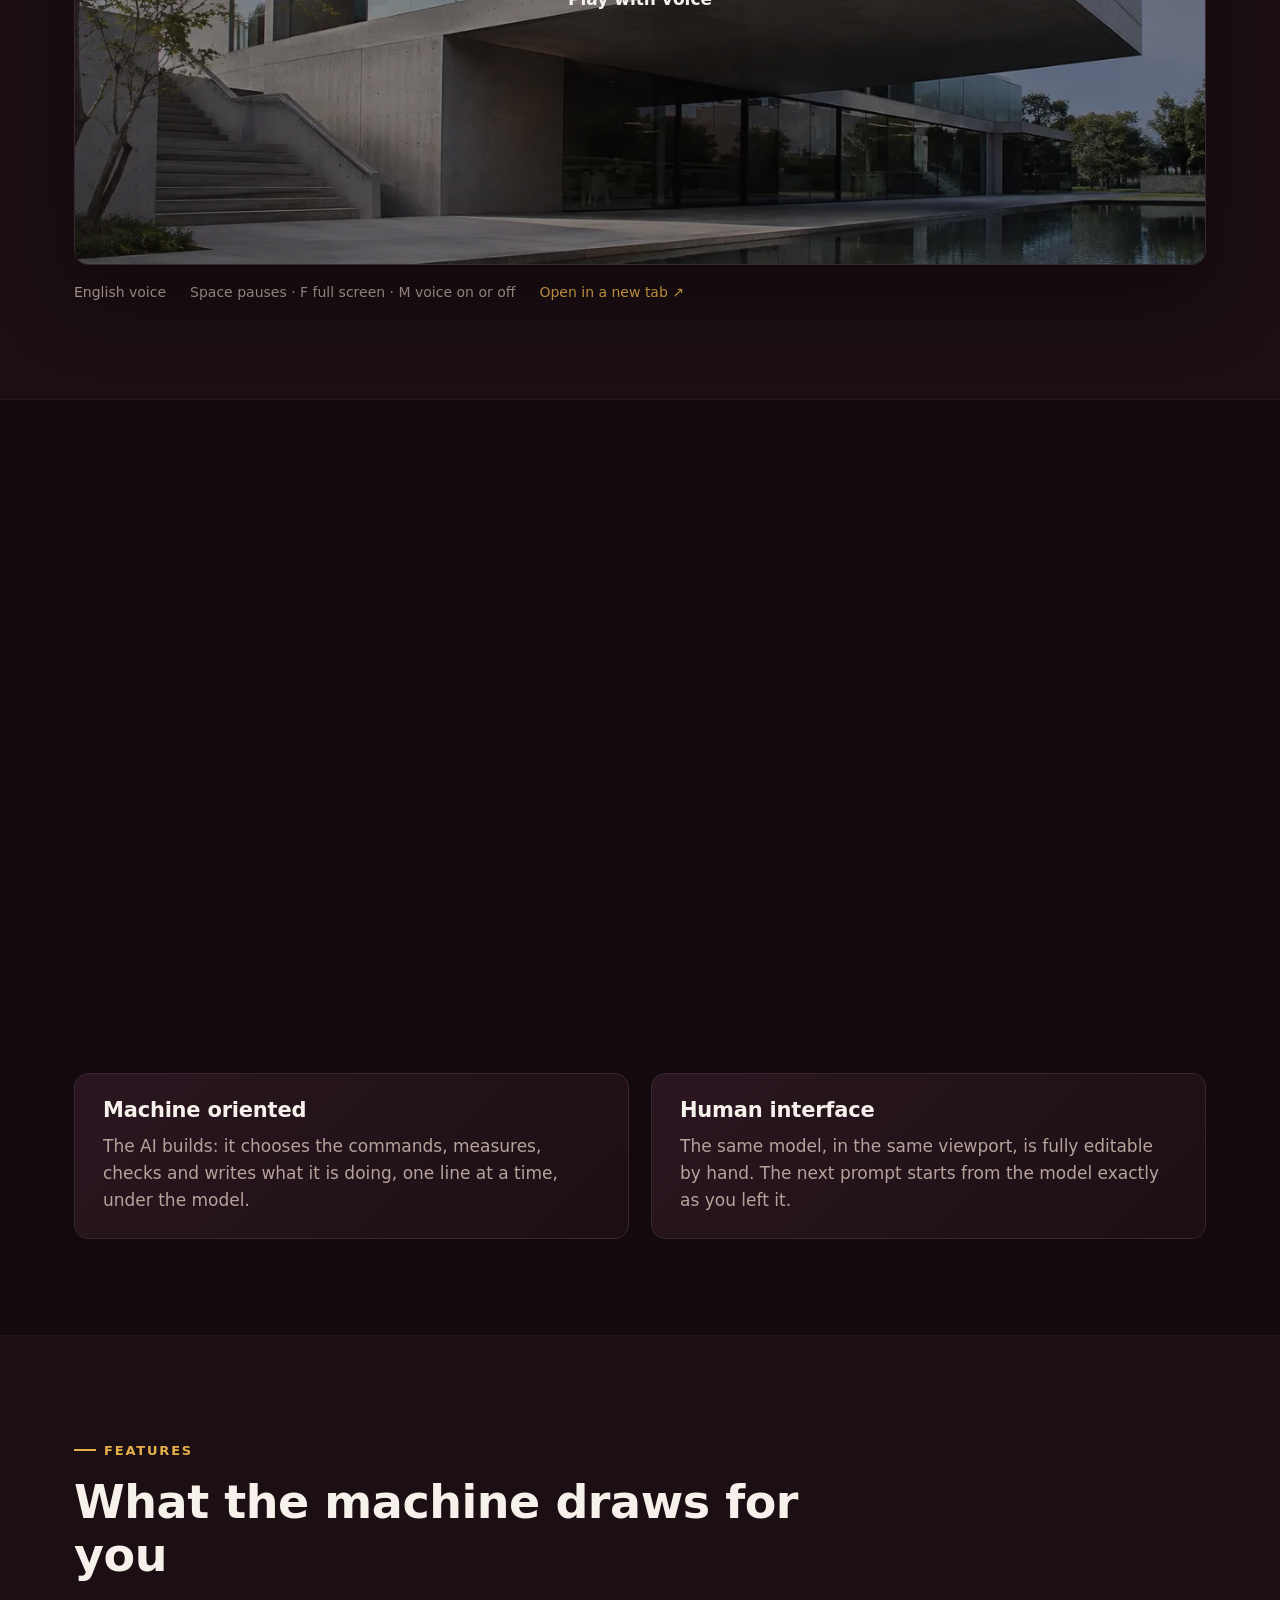
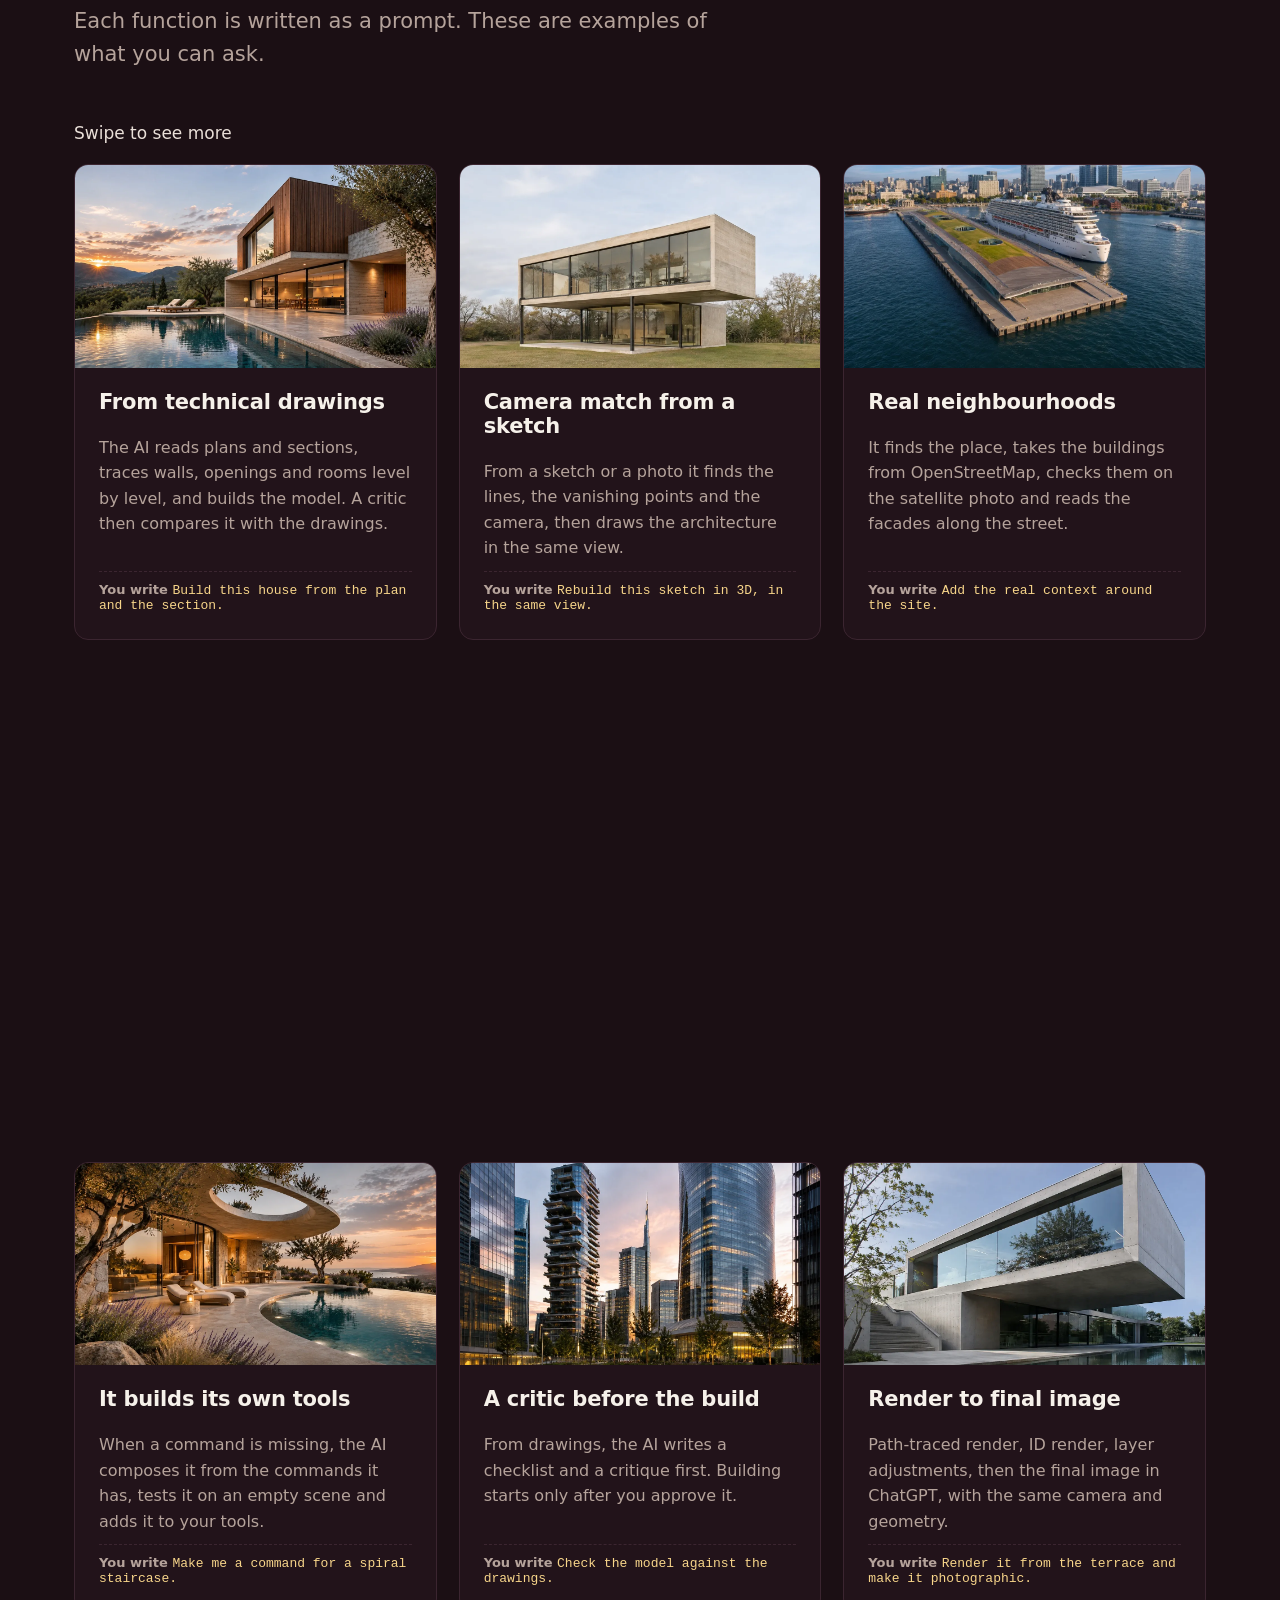
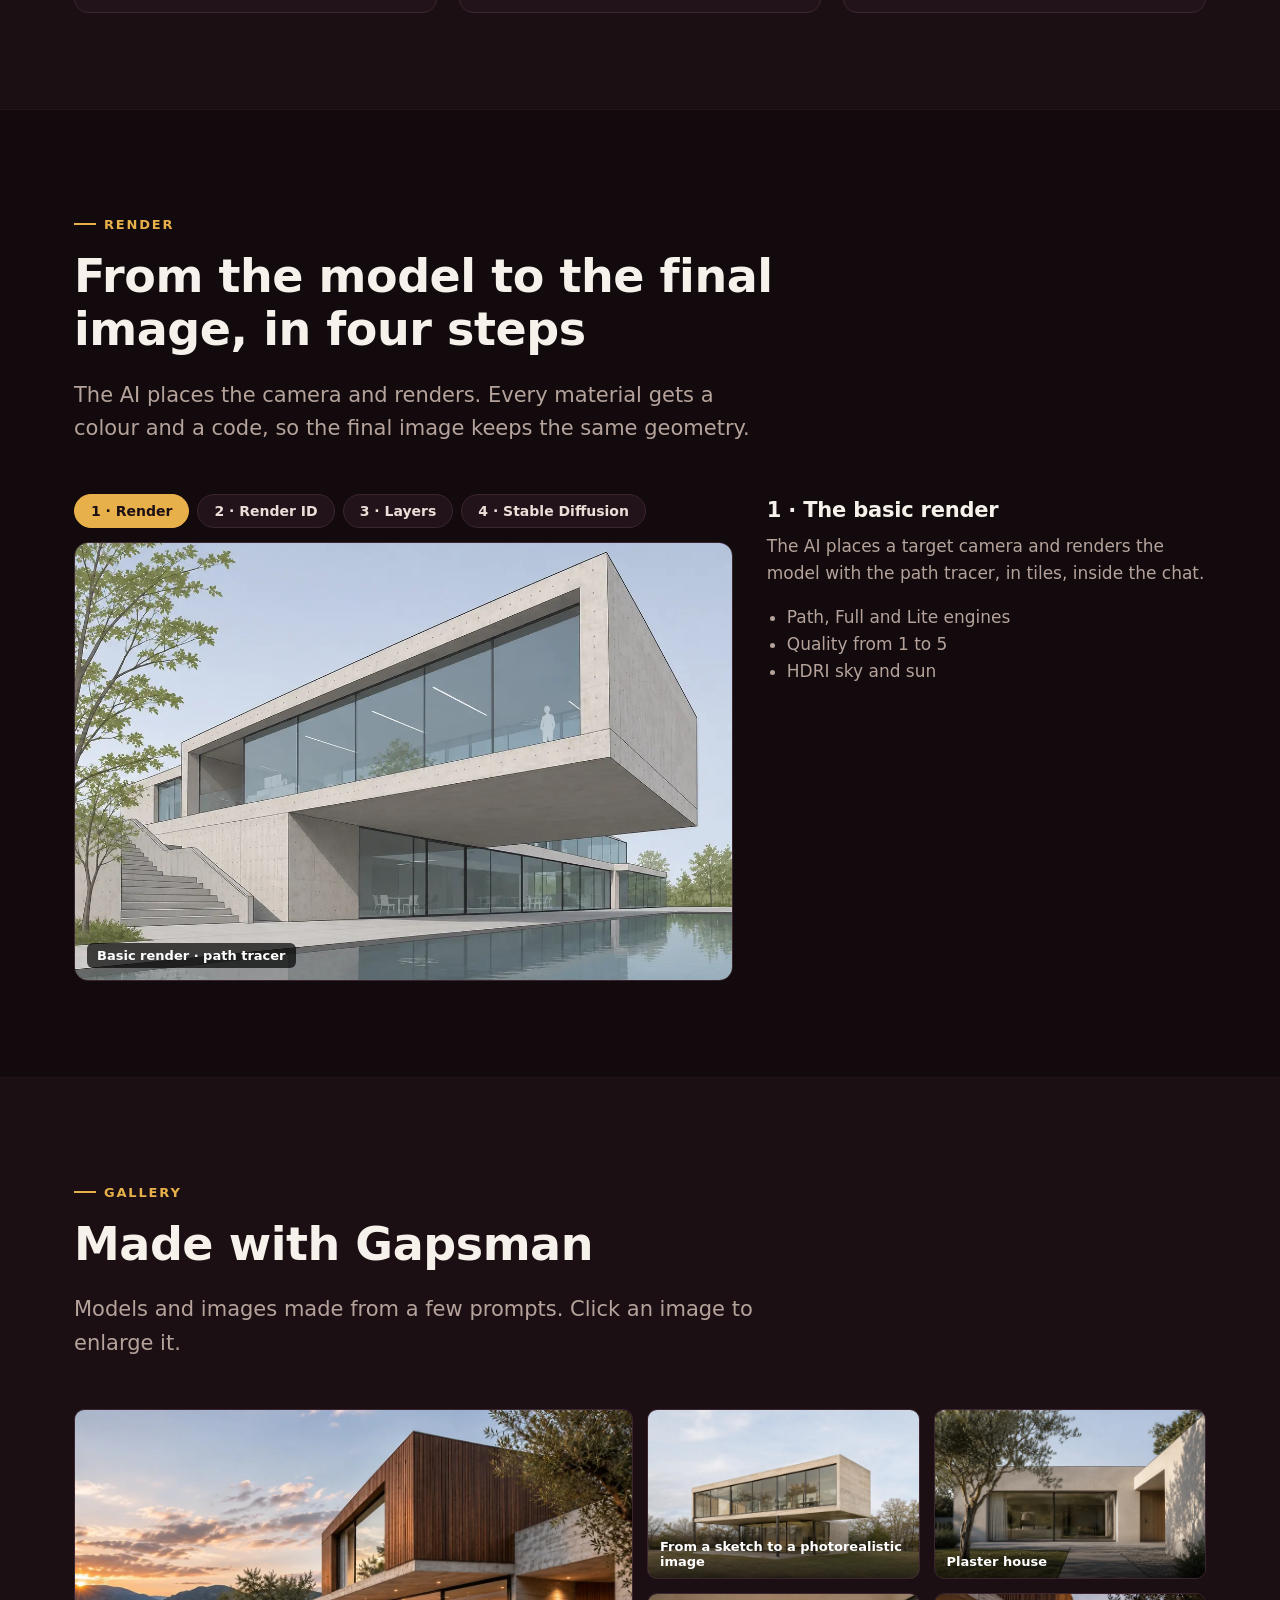
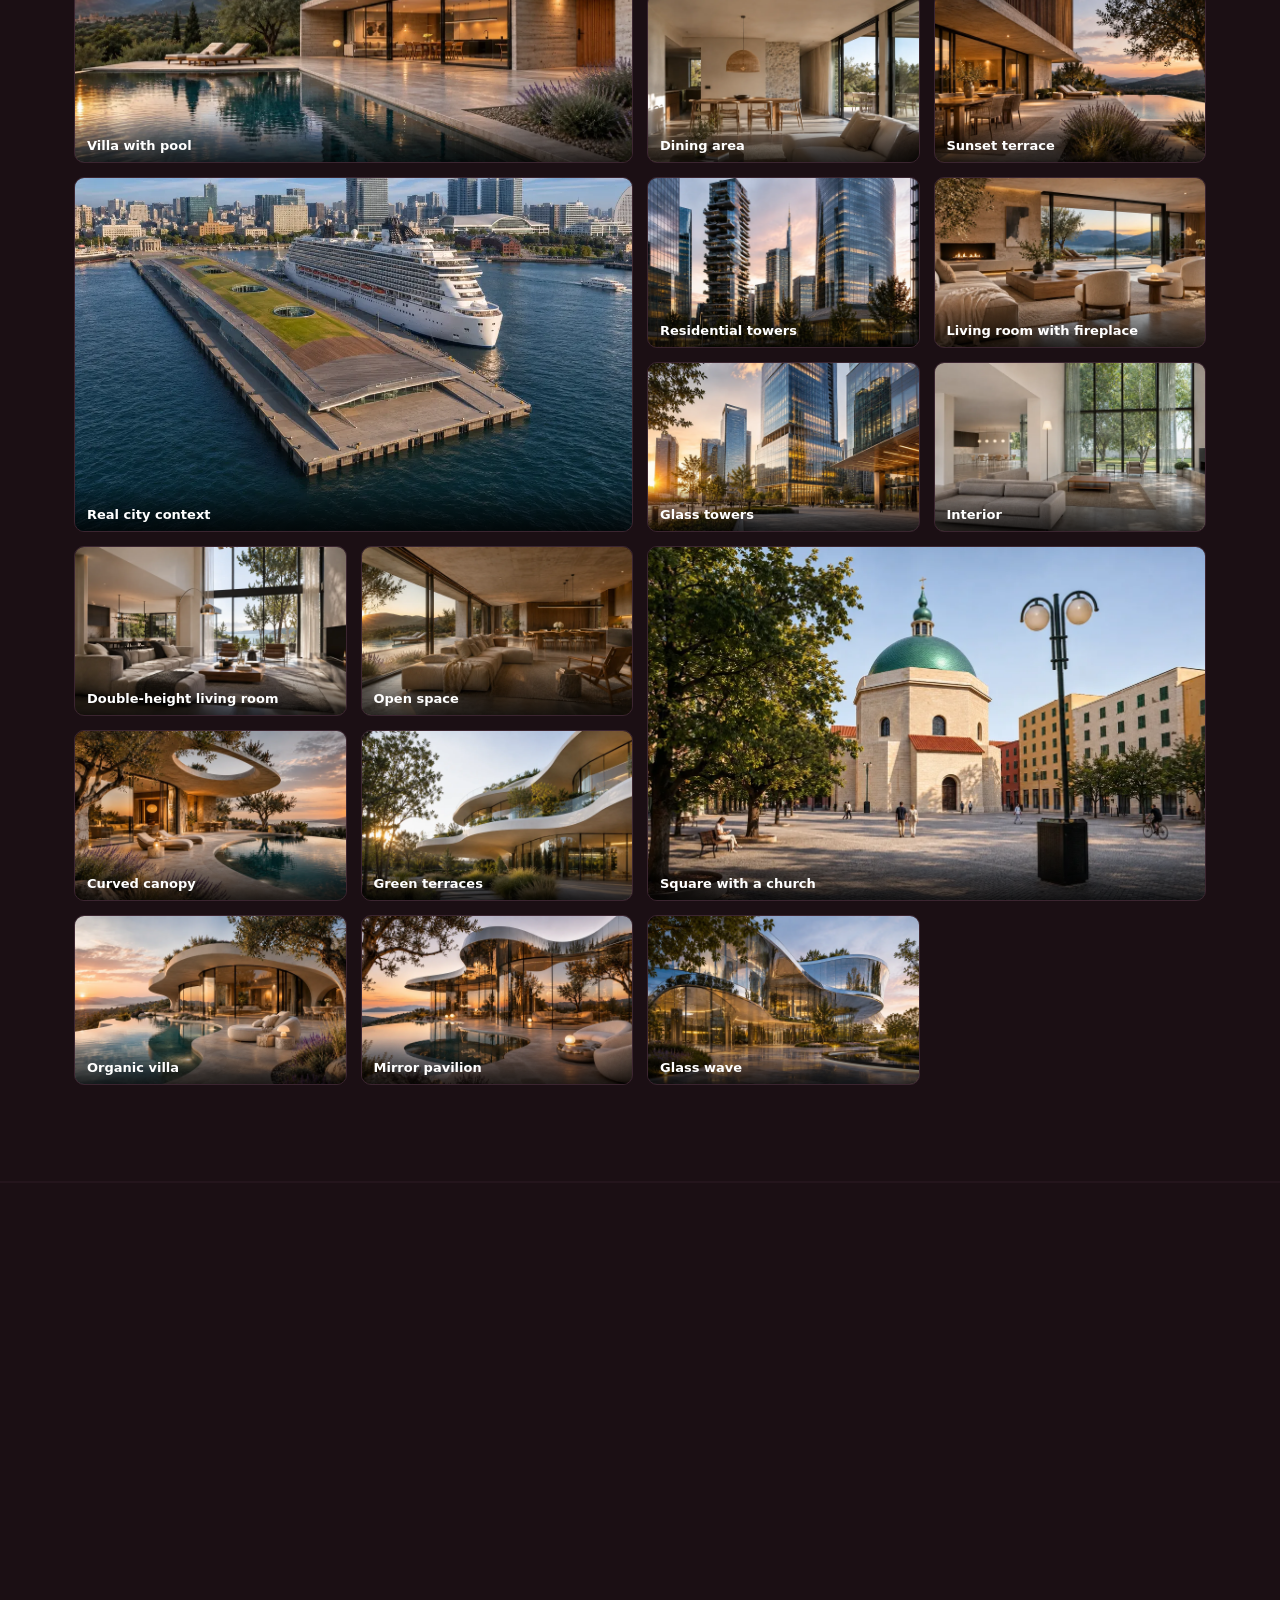
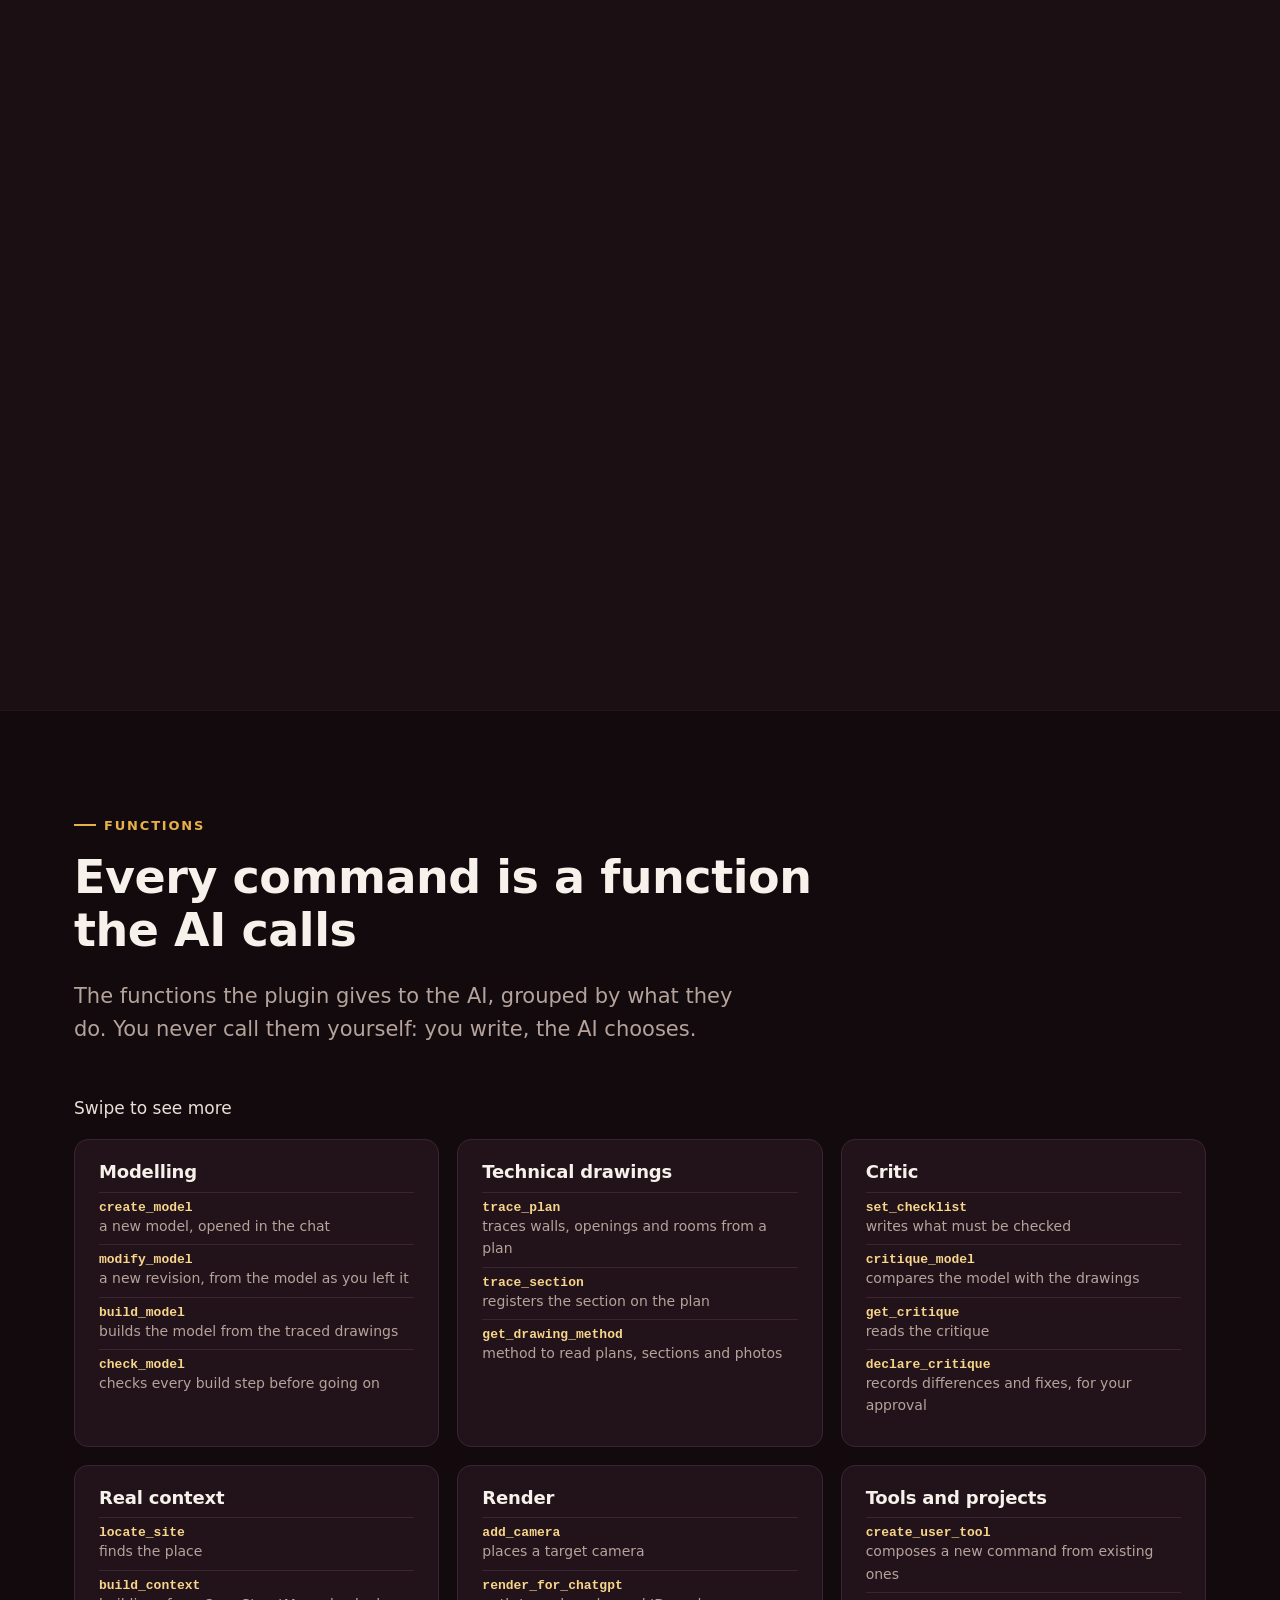
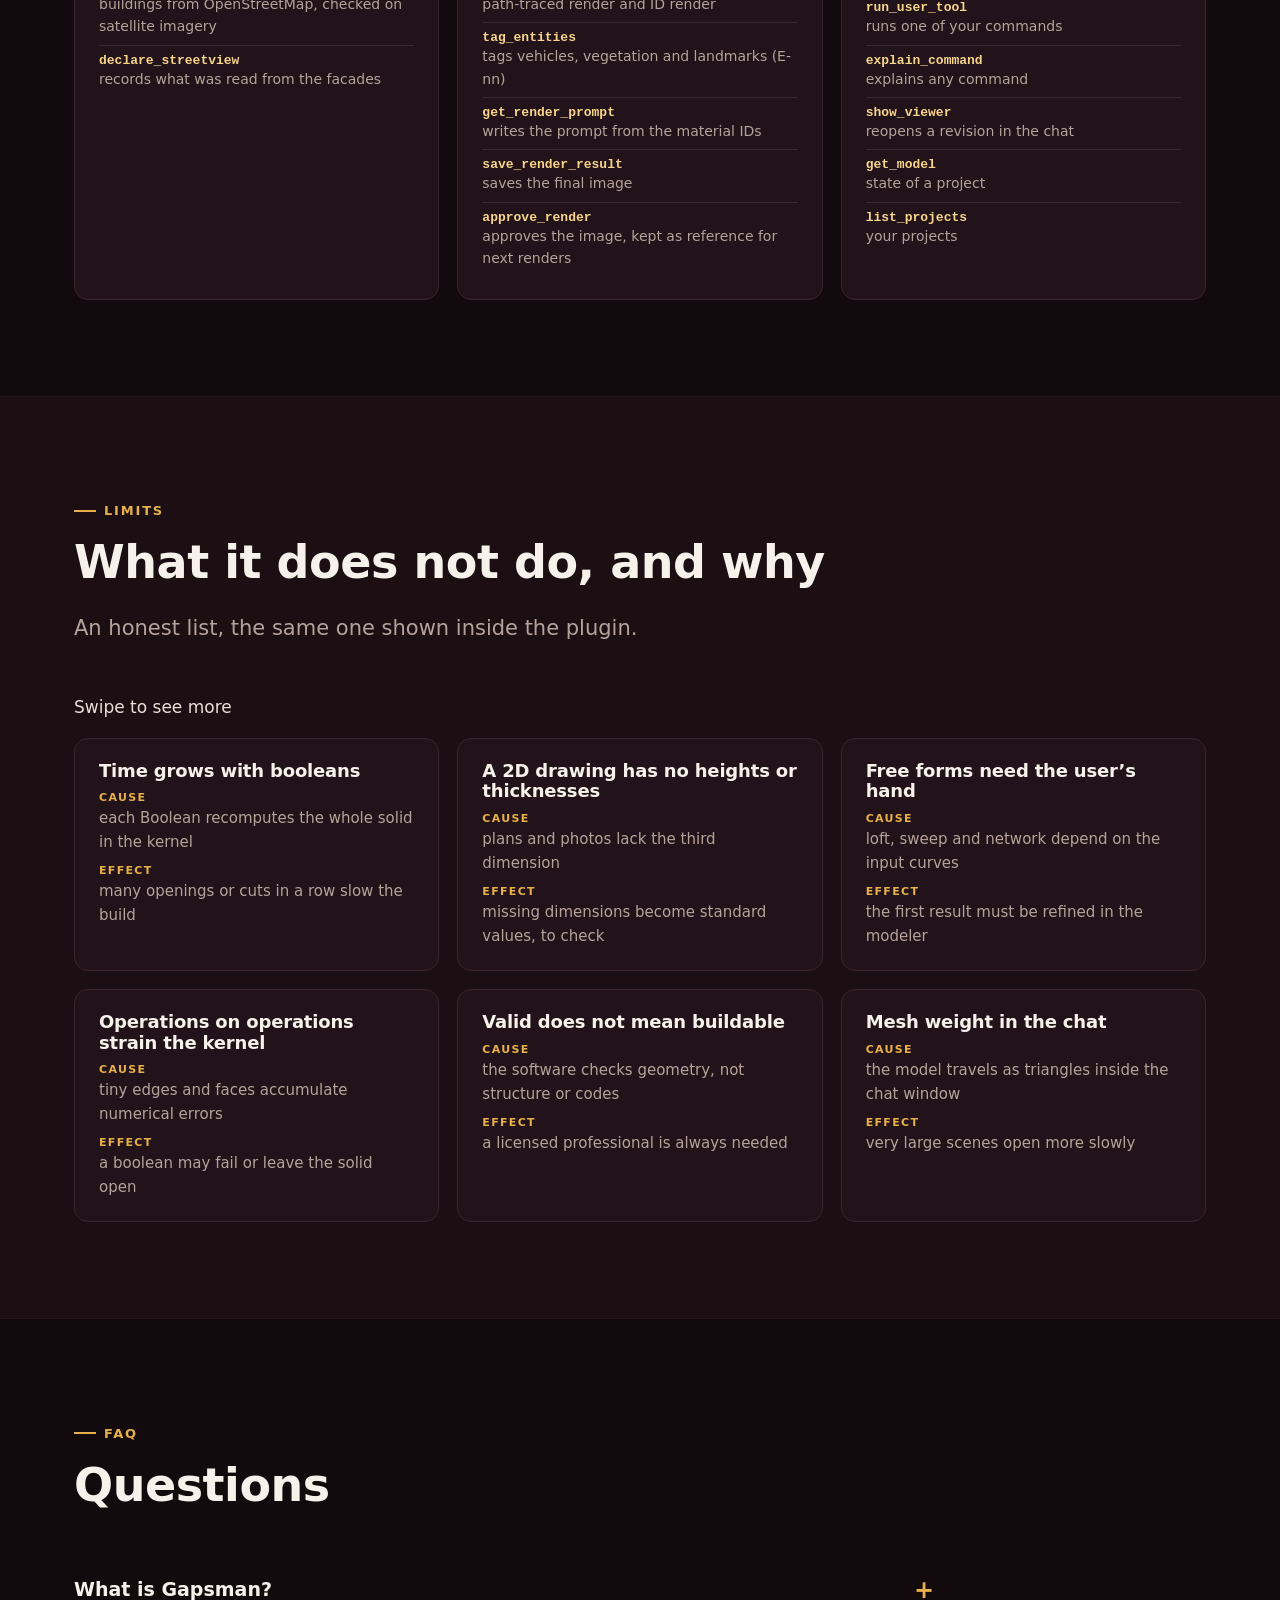
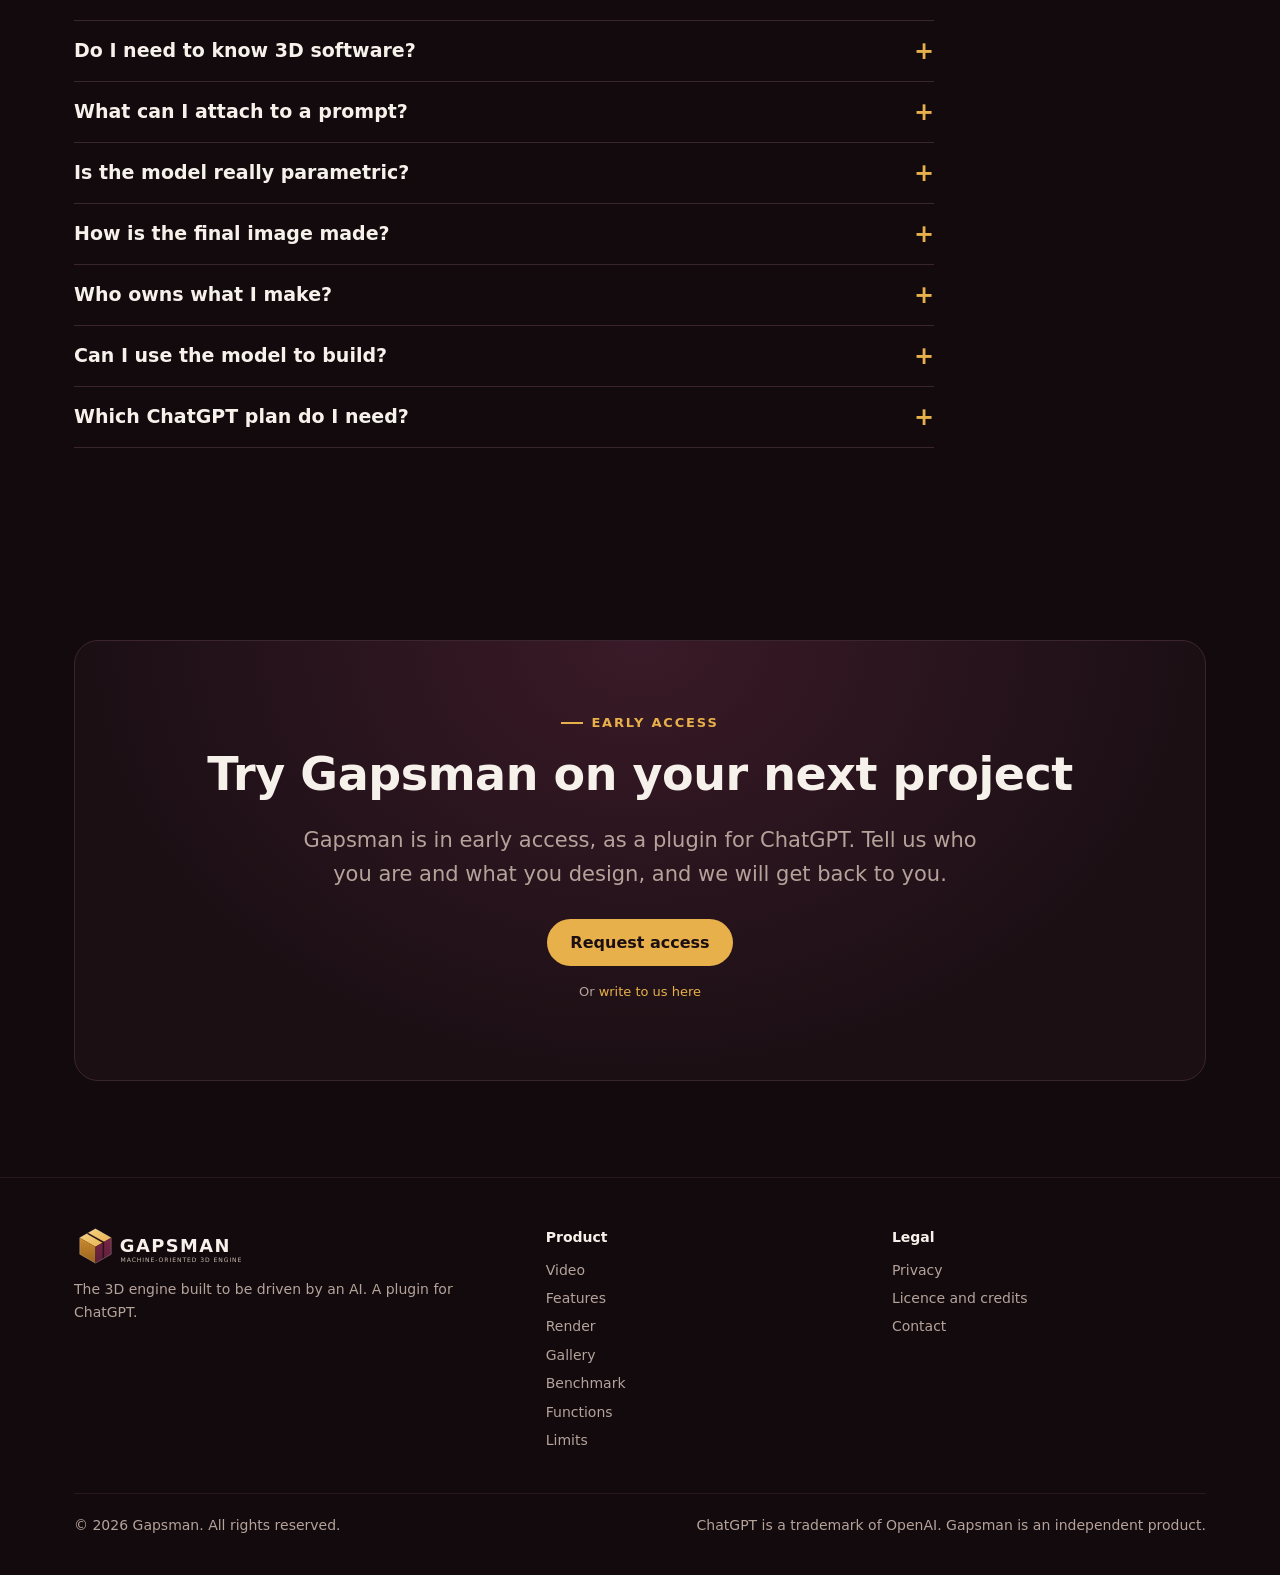
==== commit e1d0d4a8: "Found by search engines and AI assistants: llms.txt, structured data with every tool, AI crawlers we" ====
--- a/index.html
+++ b/index.html
@@ -15,15 +15,14 @@
 <meta property="og:url" content="https://monili-vlr.github.io/gapsman/">
 <meta name="twitter:card" content="summary_large_image">
 <link rel="stylesheet" href="styles.css">
-<script type="application/ld+json">
-{"@context":"https://schema.org","@type":"SoftwareApplication","name":"Gapsman","applicationCategory":"DesignApplication","operatingSystem":"Web, inside ChatGPT","description":"A 3D engine for architecture built to be driven by an AI, available as a plugin for ChatGPT."}
-</script>
 <style id="mai-home-css">.mai-home{display:inline-flex;align-items:center;gap:7px;padding:5px 12px 5px 6px;border-radius:999px;border:1px solid rgba(128,128,140,.38);background:rgba(128,128,140,.10);color:inherit;font:600 13.5px/1.2 system-ui,-apple-system,"Segoe UI",sans-serif;text-decoration:none;white-space:nowrap;transition:border-color .2s}
 .mai-home:hover{border-color:#A5B4FC;text-decoration:none}
 .mai-home i{width:20px;height:20px;border-radius:6px;display:grid;place-items:center;background:linear-gradient(100deg,#5EEAD4,#A5B4FC 34%,#F0ABFC 66%,#FDBA74);flex:none}
 .mai-home i svg{width:12px;height:12px}</style>
 <script>document.documentElement.classList.add('js');setTimeout(function(){if(!window.__siteOK)document.documentElement.classList.remove('js')},2500)</script>
 <link rel="stylesheet" href="https://monili-vlr.github.io/mobile.css">
+<script type="application/ld+json">{"@context": "https://schema.org", "@graph": [{"@type": "Organization", "@id": "https://monili-vlr.github.io/#org", "name": "Monili VLR", "url": "https://monili-vlr.github.io/", "logo": "https://monili-vlr.github.io/favicon.svg", "founder": {"@type": "Person", "name": "Valerio Scorretti"}, "contactPoint": {"@type": "ContactPoint", "contactType": "customer support", "url": "https://monili-vlr.github.io/#contact"}}, {"@type": "SoftwareApplication", "name": "Gapsman", "applicationCategory": "DesignApplication", "operatingSystem": "Web, inside ChatGPT", "description": "A 3D engine for architecture built to be driven by an AI, available as a plugin for ChatGPT.", "url": "https://monili-vlr.github.io/gapsman/", "publisher": {"@id": "https://monili-vlr.github.io/#org"}, "author": {"@id": "https://monili-vlr.github.io/#org"}, "featureList": ["create_model: a new model, opened in the chat", "modify_model: a new revision, from the model as you left it", "build_model: builds the model from the traced drawings", "check_model: checks every build step before going on", "trace_plan: traces walls, openings and rooms from a plan", "trace_section: registers the section on the plan", "get_drawing_method: method to read plans, sections and photos", "set_checklist: writes what must be checked", "critique_model: compares the model with the drawings", "get_critique: reads the critique", "declare_critique: records differences and fixes, for your approval", "locate_site: finds the place", "build_context: buildings from OpenStreetMap, checked on satellite imagery", "declare_streetview: records what was read from the facades", "add_camera: places a target camera", "render_for_chatgpt: path-traced render and ID render", "tag_entities: tags vehicles, vegetation and landmarks (E-nn)", "get_render_prompt: writes the prompt from the material IDs", "save_render_result: saves the final image", "approve_render: approves the image, kept as reference for next renders", "create_user_tool: composes a new command from existing ones", "run_user_tool: runs one of your commands", "explain_command: explains any command", "show_viewer: reopens a revision in the chat", "get_model: state of a project", "list_projects: your projects"]}]}</script>
+<link rel="alternate" type="text/markdown" title="llms.txt" href="https://monili-vlr.github.io/gapsman/llms.txt">
 </head>
 <body>
 <a class="skip" href="#main">Skip to content</a>
